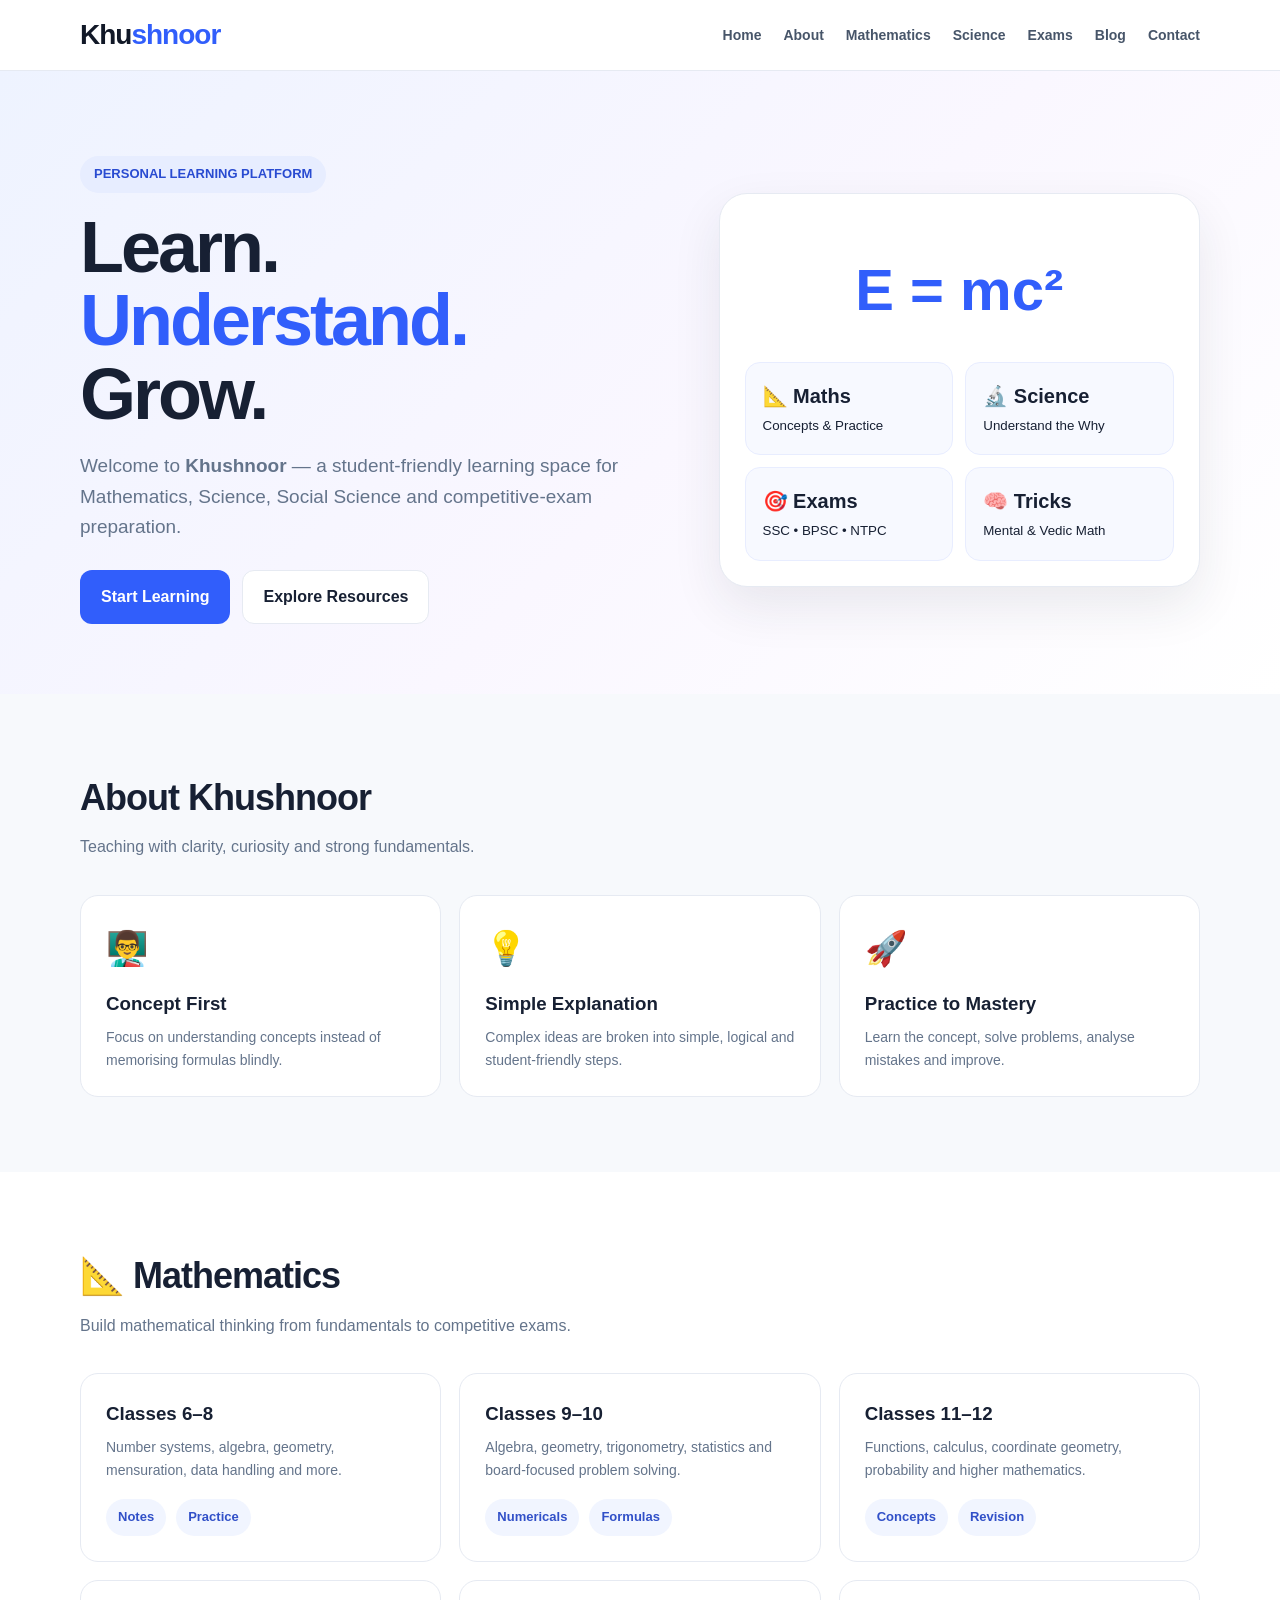
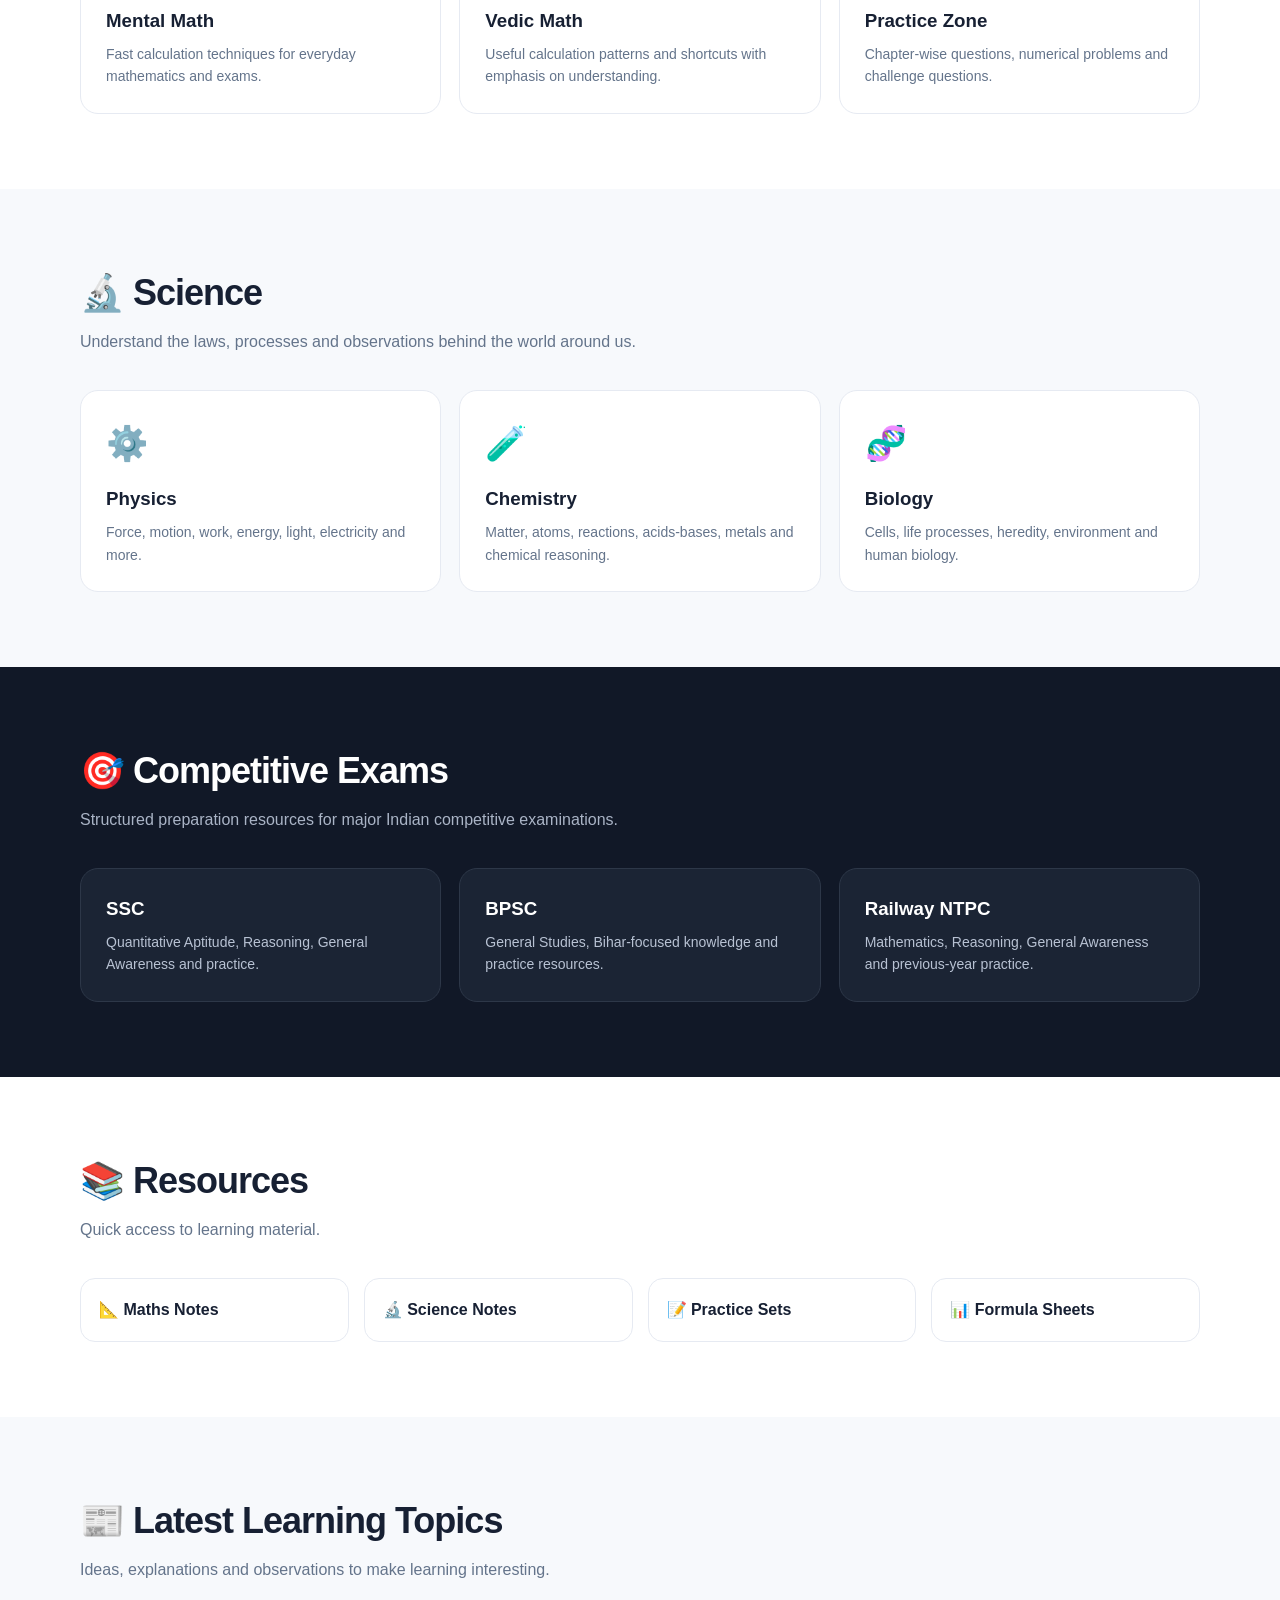
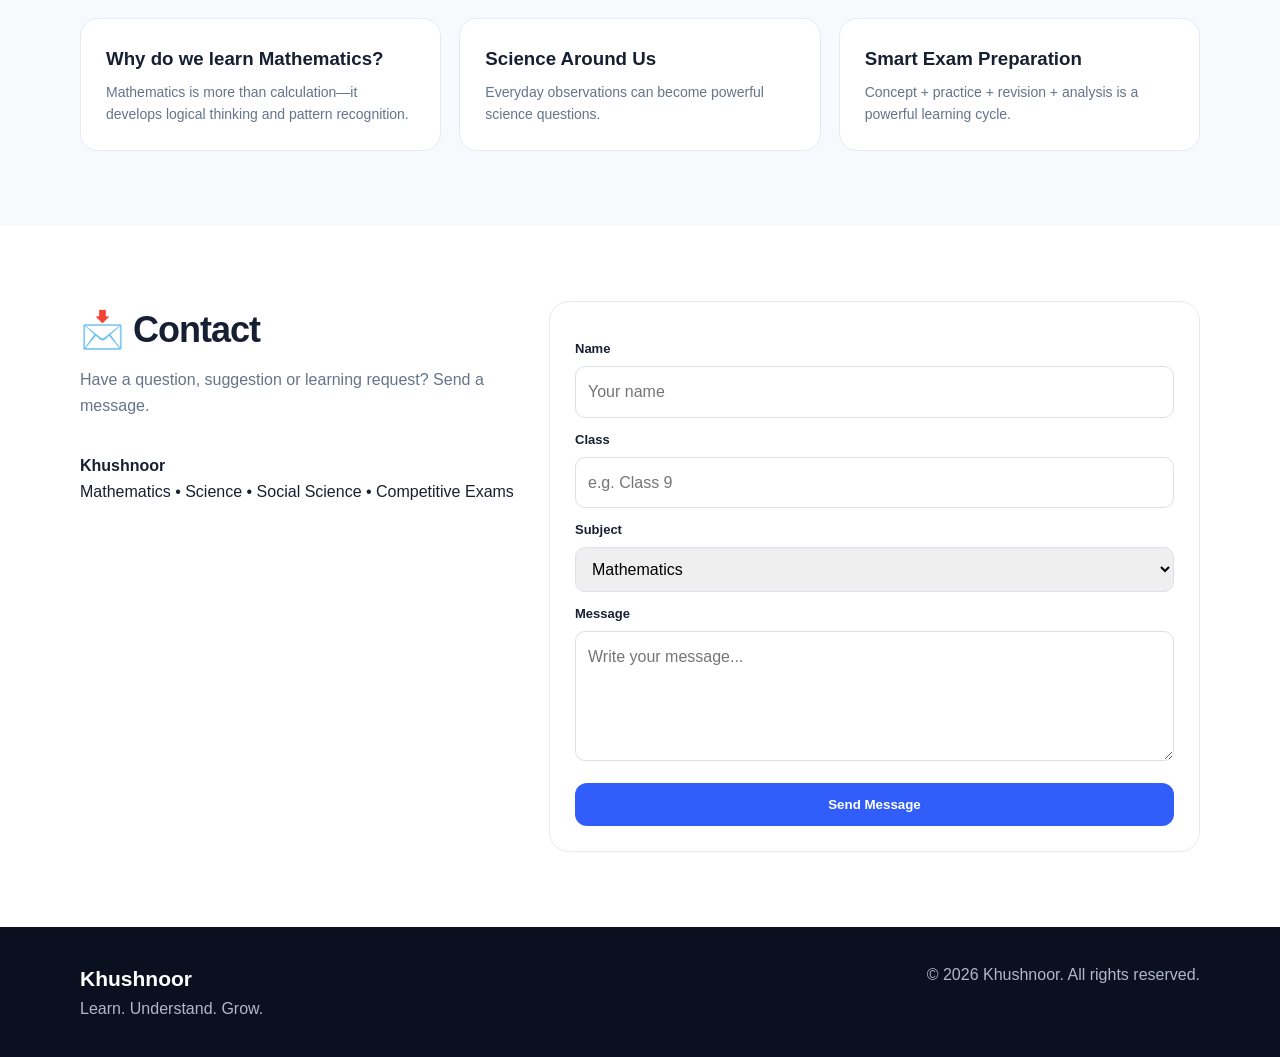
==== index.html @ d3afa0cb "Add files via upload" ====
<!DOCTYPE html>
<html lang="hi">
<head>
<meta charset="UTF-8">
<meta name="viewport" content="width=device-width, initial-scale=1.0">
<meta name="description" content="Khushnoor - Mathematics, Science, Social Science and competitive exam learning platform.">
<title>Khushnoor | Learn. Understand. Grow.</title>
<style>
:root{--bg:#f7f9fc;--card:#fff;--text:#172033;--muted:#64748b;--primary:#315efb;--secondary:#7c3aed;--line:#e6eaf2;--dark:#111827}
*{box-sizing:border-box;margin:0;padding:0}
html{scroll-behavior:smooth}
body{font-family:Arial,Helvetica,sans-serif;background:var(--bg);color:var(--text);line-height:1.6}
a{text-decoration:none;color:inherit}
.container{width:min(1120px,92%);margin:auto}
header{position:sticky;top:0;z-index:50;background:rgba(255,255,255,.94);backdrop-filter:blur(12px);border-bottom:1px solid var(--line)}
.nav{height:70px;display:flex;align-items:center;justify-content:space-between}
.logo{font-size:28px;font-weight:800;letter-spacing:-1px;color:var(--dark)}
.logo span{color:var(--primary)}
nav{display:flex;gap:22px;align-items:center}
nav a{font-weight:600;color:#475569;font-size:14px}
nav a:hover{color:var(--primary)}
.menu{display:none;border:0;background:none;font-size:27px}
.hero{padding:85px 0 70px;background:linear-gradient(135deg,#eef3ff 0%,#faf7ff 55%,#fff 100%)}
.hero-grid{display:grid;grid-template-columns:1.1fr .9fr;gap:50px;align-items:center}
.badge{display:inline-block;padding:8px 14px;border-radius:30px;background:#e7edff;color:#294bd1;font-weight:700;font-size:13px;margin-bottom:18px}
h1{font-size:clamp(42px,7vw,72px);line-height:1.02;letter-spacing:-3px;margin-bottom:20px}
.hero h1 span{color:var(--primary)}
.hero p{font-size:19px;color:var(--muted);max-width:650px}
.buttons{display:flex;gap:12px;flex-wrap:wrap;margin-top:28px}
.btn{padding:13px 20px;border-radius:12px;font-weight:700;border:1px solid transparent;display:inline-block}
.btn-primary{background:var(--primary);color:#fff}
.btn-secondary{background:#fff;border-color:var(--line)}
.visual{background:var(--card);border:1px solid var(--line);border-radius:28px;padding:25px;box-shadow:0 20px 50px rgba(30,41,59,.09)}
.formula{font-size:58px;font-weight:800;text-align:center;padding:25px 0;color:var(--primary)}
.mini-grid{display:grid;grid-template-columns:1fr 1fr;gap:12px}
.mini{padding:17px;border-radius:15px;background:#f7f9ff;border:1px solid #e8edff}
.mini b{display:block;font-size:20px}
section{padding:75px 0}
.section-head{margin-bottom:35px}
.section-head h2{font-size:36px;letter-spacing:-1px}
.section-head p{color:var(--muted);margin-top:8px}
.cards{display:grid;grid-template-columns:repeat(3,1fr);gap:18px}
.card{background:var(--card);border:1px solid var(--line);border-radius:18px;padding:25px;transition:.2s}
.card:hover{transform:translateY(-4px);box-shadow:0 12px 30px rgba(15,23,42,.08)}
.icon{font-size:34px;margin-bottom:14px}
.card h3{margin-bottom:7px}
.card p{color:var(--muted);font-size:14px}
.chips{display:flex;flex-wrap:wrap;gap:10px;margin-top:18px}
.chip{padding:8px 12px;background:#f1f5ff;border-radius:30px;color:#3150c8;font-size:13px;font-weight:700}
.alt{background:#fff}
.exam{background:var(--dark);color:#fff}
.exam .section-head p{color:#aab4c6}
.exam .card{background:#1b2434;border-color:#2d3748}
.exam .card p{color:#b8c2d3}
.resource{display:grid;grid-template-columns:repeat(4,1fr);gap:15px}
.resource a{background:#fff;border:1px solid var(--line);border-radius:15px;padding:18px;font-weight:700}
.resource a:hover{border-color:var(--primary);color:var(--primary)}
.contact{display:grid;grid-template-columns:.8fr 1.2fr;gap:35px}
form{background:#fff;border:1px solid var(--line);padding:25px;border-radius:20px}
label{font-size:13px;font-weight:700;display:block;margin:12px 0 6px}
input,textarea,select{width:100%;padding:12px;border:1px solid #dbe1ea;border-radius:10px;font:inherit}
textarea{min-height:130px;resize:vertical}
footer{background:#0b1020;color:#aeb8ca;padding:35px 0}
.footer-row{display:flex;justify-content:space-between;gap:20px;flex-wrap:wrap}
footer strong{color:#fff;font-size:21px}
@media(max-width:800px){
nav{display:none;position:absolute;top:70px;left:0;right:0;background:#fff;padding:18px;flex-direction:column;border-bottom:1px solid var(--line)}
nav.open{display:flex}
.menu{display:block}
.hero-grid,.contact{grid-template-columns:1fr}
.cards{grid-template-columns:1fr 1fr}
.resource{grid-template-columns:1fr 1fr}
.hero{padding-top:55px}
}
@media(max-width:520px){
.cards,.resource{grid-template-columns:1fr}
section{padding:55px 0}
h1{letter-spacing:-2px}
}
</style>
</head>
<body>
<header>
<div class="container nav">
<a class="logo" href="#home">Khu<span>shnoor</span></a>
<button class="menu" aria-label="Menu" onclick="toggleMenu()">☰</button>
<nav id="nav">
<a href="#home">Home</a><a href="#about">About</a><a href="#maths">Mathematics</a><a href="#science">Science</a><a href="#exams">Exams</a><a href="#blog">Blog</a><a href="#contact">Contact</a>
</nav>
</div>
</header>

<main>
<section class="hero" id="home">
<div class="container hero-grid">
<div>
<span class="badge">PERSONAL LEARNING PLATFORM</span>
<h1>Learn. <span>Understand.</span> Grow.</h1>
<p>Welcome to <b>Khushnoor</b> — a student-friendly learning space for Mathematics, Science, Social Science and competitive-exam preparation.</p>
<div class="buttons"><a class="btn btn-primary" href="#maths">Start Learning</a><a class="btn btn-secondary" href="#resources">Explore Resources</a></div>
</div>
<div class="visual">
<div class="formula">E = mc²</div>
<div class="mini-grid">
<div class="mini"><b>📐 Maths</b><small>Concepts & Practice</small></div>
<div class="mini"><b>🔬 Science</b><small>Understand the Why</small></div>
<div class="mini"><b>🎯 Exams</b><small>SSC • BPSC • NTPC</small></div>
<div class="mini"><b>🧠 Tricks</b><small>Mental & Vedic Math</small></div>
</div>
</div>
</div>
</section>

<section id="about">
<div class="container">
<div class="section-head"><h2>About Khushnoor</h2><p>Teaching with clarity, curiosity and strong fundamentals.</p></div>
<div class="cards">
<div class="card"><div class="icon">👨‍🏫</div><h3>Concept First</h3><p>Focus on understanding concepts instead of memorising formulas blindly.</p></div>
<div class="card"><div class="icon">💡</div><h3>Simple Explanation</h3><p>Complex ideas are broken into simple, logical and student-friendly steps.</p></div>
<div class="card"><div class="icon">🚀</div><h3>Practice to Mastery</h3><p>Learn the concept, solve problems, analyse mistakes and improve.</p></div>
</div>
</div>
</section>

<section class="alt" id="maths">
<div class="container">
<div class="section-head"><h2>📐 Mathematics</h2><p>Build mathematical thinking from fundamentals to competitive exams.</p></div>
<div class="cards">
<div class="card"><h3>Classes 6–8</h3><p>Number systems, algebra, geometry, mensuration, data handling and more.</p><div class="chips"><span class="chip">Notes</span><span class="chip">Practice</span></div></div>
<div class="card"><h3>Classes 9–10</h3><p>Algebra, geometry, trigonometry, statistics and board-focused problem solving.</p><div class="chips"><span class="chip">Numericals</span><span class="chip">Formulas</span></div></div>
<div class="card"><h3>Classes 11–12</h3><p>Functions, calculus, coordinate geometry, probability and higher mathematics.</p><div class="chips"><span class="chip">Concepts</span><span class="chip">Revision</span></div></div>
<div class="card"><h3>Mental Math</h3><p>Fast calculation techniques for everyday mathematics and exams.</p></div>
<div class="card"><h3>Vedic Math</h3><p>Useful calculation patterns and shortcuts with emphasis on understanding.</p></div>
<div class="card"><h3>Practice Zone</h3><p>Chapter-wise questions, numerical problems and challenge questions.</p></div>
</div>
</div>
</section>

<section id="science">
<div class="container">
<div class="section-head"><h2>🔬 Science</h2><p>Understand the laws, processes and observations behind the world around us.</p></div>
<div class="cards">
<div class="card"><div class="icon">⚙️</div><h3>Physics</h3><p>Force, motion, work, energy, light, electricity and more.</p></div>
<div class="card"><div class="icon">🧪</div><h3>Chemistry</h3><p>Matter, atoms, reactions, acids-bases, metals and chemical reasoning.</p></div>
<div class="card"><div class="icon">🧬</div><h3>Biology</h3><p>Cells, life processes, heredity, environment and human biology.</p></div>
</div>
</div>
</section>

<section class="exam" id="exams">
<div class="container">
<div class="section-head"><h2>🎯 Competitive Exams</h2><p>Structured preparation resources for major Indian competitive examinations.</p></div>
<div class="cards">
<div class="card"><h3>SSC</h3><p>Quantitative Aptitude, Reasoning, General Awareness and practice.</p></div>
<div class="card"><h3>BPSC</h3><p>General Studies, Bihar-focused knowledge and practice resources.</p></div>
<div class="card"><h3>Railway NTPC</h3><p>Mathematics, Reasoning, General Awareness and previous-year practice.</p></div>
</div>
</div>
</section>

<section class="alt" id="resources">
<div class="container">
<div class="section-head"><h2>📚 Resources</h2><p>Quick access to learning material.</p></div>
<div class="resource">
<a href="#maths">📐 Maths Notes</a><a href="#science">🔬 Science Notes</a><a href="#maths">📝 Practice Sets</a><a href="#maths">📊 Formula Sheets</a>
</div>
</div>
</section>

<section id="blog">
<div class="container">
<div class="section-head"><h2>📰 Latest Learning Topics</h2><p>Ideas, explanations and observations to make learning interesting.</p></div>
<div class="cards">
<div class="card"><h3>Why do we learn Mathematics?</h3><p>Mathematics is more than calculation—it develops logical thinking and pattern recognition.</p></div>
<div class="card"><h3>Science Around Us</h3><p>Everyday observations can become powerful science questions.</p></div>
<div class="card"><h3>Smart Exam Preparation</h3><p>Concept + practice + revision + analysis is a powerful learning cycle.</p></div>
</div>
</div>
</section>

<section class="alt" id="contact">
<div class="container contact">
<div>
<div class="section-head"><h2>📩 Contact</h2><p>Have a question, suggestion or learning request? Send a message.</p></div>
<p><b>Khushnoor</b><br>Mathematics • Science • Social Science • Competitive Exams</p>
</div>
<form onsubmit="sendMessage(event)">
<label>Name</label><input required placeholder="Your name">
<label>Class</label><input placeholder="e.g. Class 9">
<label>Subject</label><select><option>Mathematics</option><option>Science</option><option>Social Science</option><option>Competitive Exams</option></select>
<label>Message</label><textarea required placeholder="Write your message..."></textarea>
<button class="btn btn-primary" style="margin-top:15px;width:100%">Send Message</button>
</form>
</div>
</section>
</main>

<footer>
<div class="container footer-row"><div><strong>Khushnoor</strong><br>Learn. Understand. Grow.</div><div>© <span id="year"></span> Khushnoor. All rights reserved.</div></div>
</footer>

<script>
function toggleMenu(){document.getElementById('nav').classList.toggle('open')}
document.querySelectorAll('nav a').forEach(a=>a.addEventListener('click',()=>document.getElementById('nav').classList.remove('open')));
function sendMessage(e){e.preventDefault();alert('Thank you! Your message form is ready. To receive messages, connect this form to a form service or backend.');}
document.getElementById('year').textContent=new Date().getFullYear();
</script>
</body>
</html>
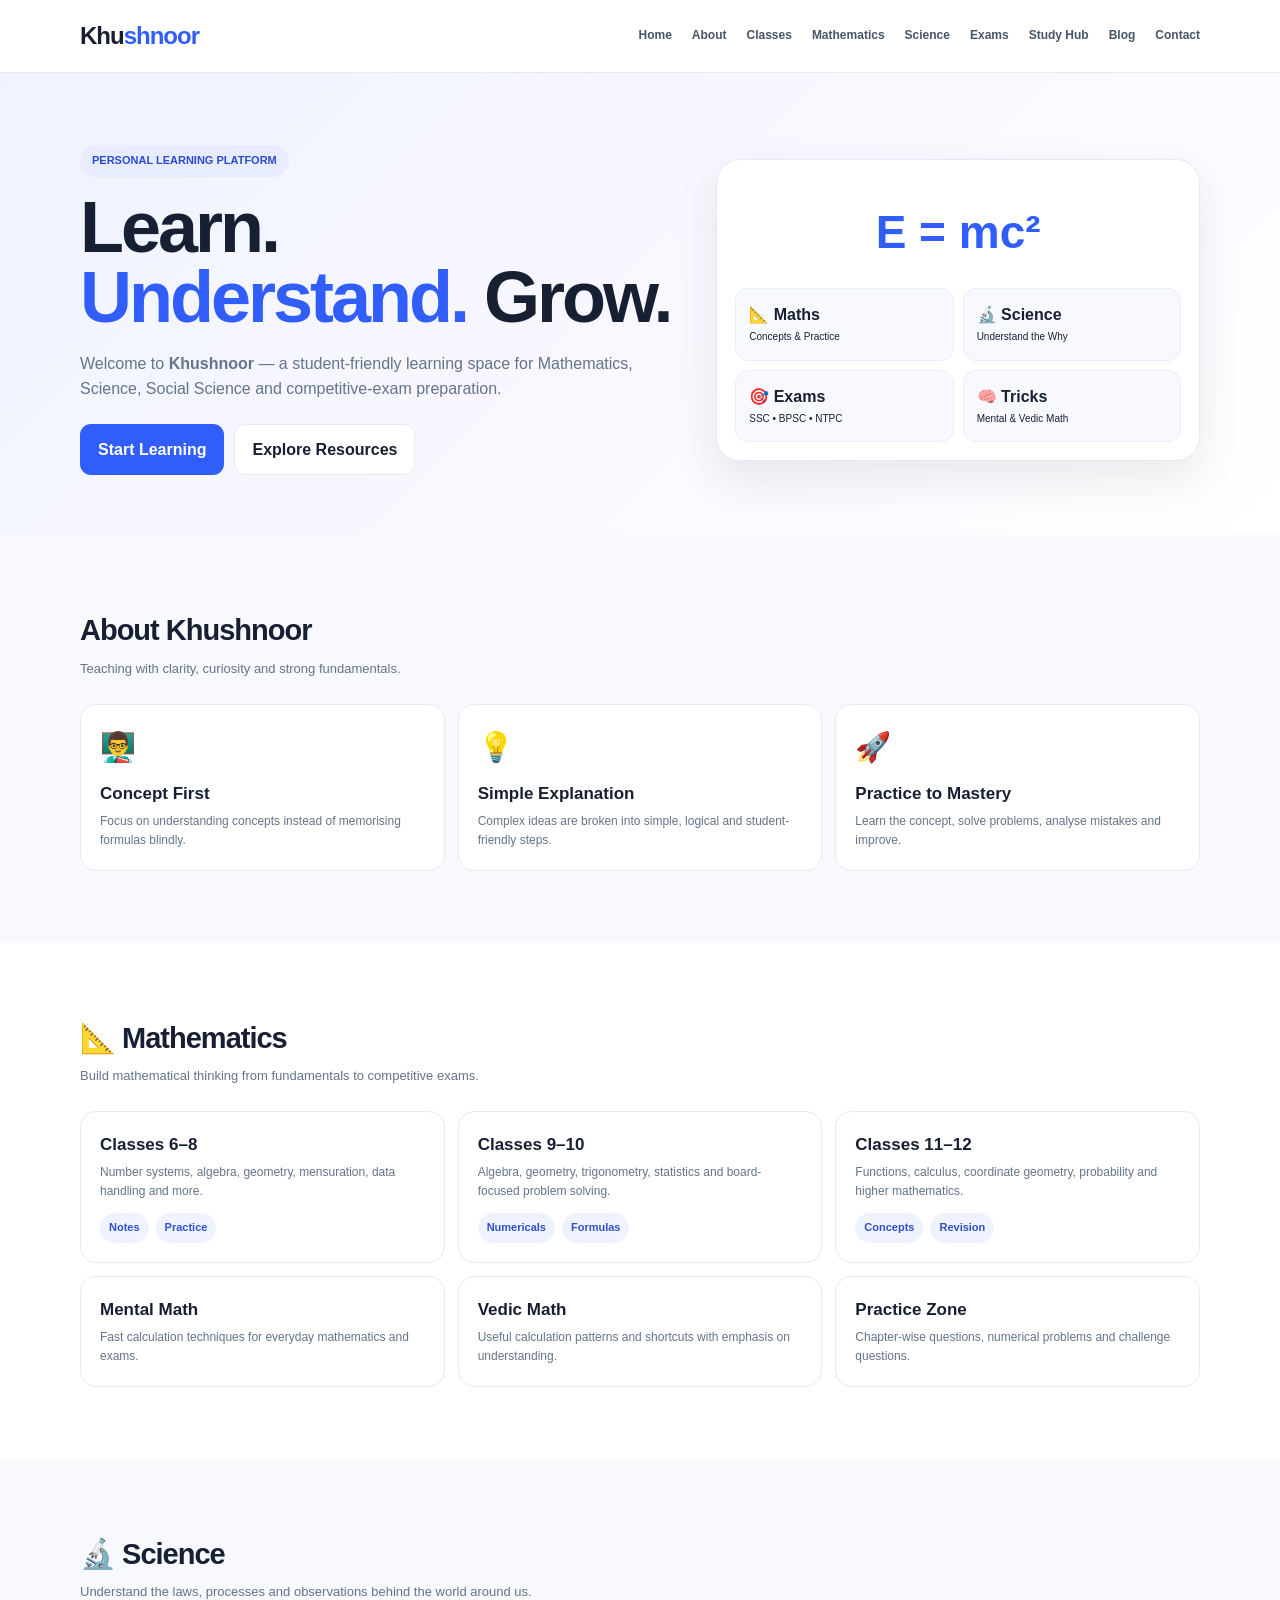
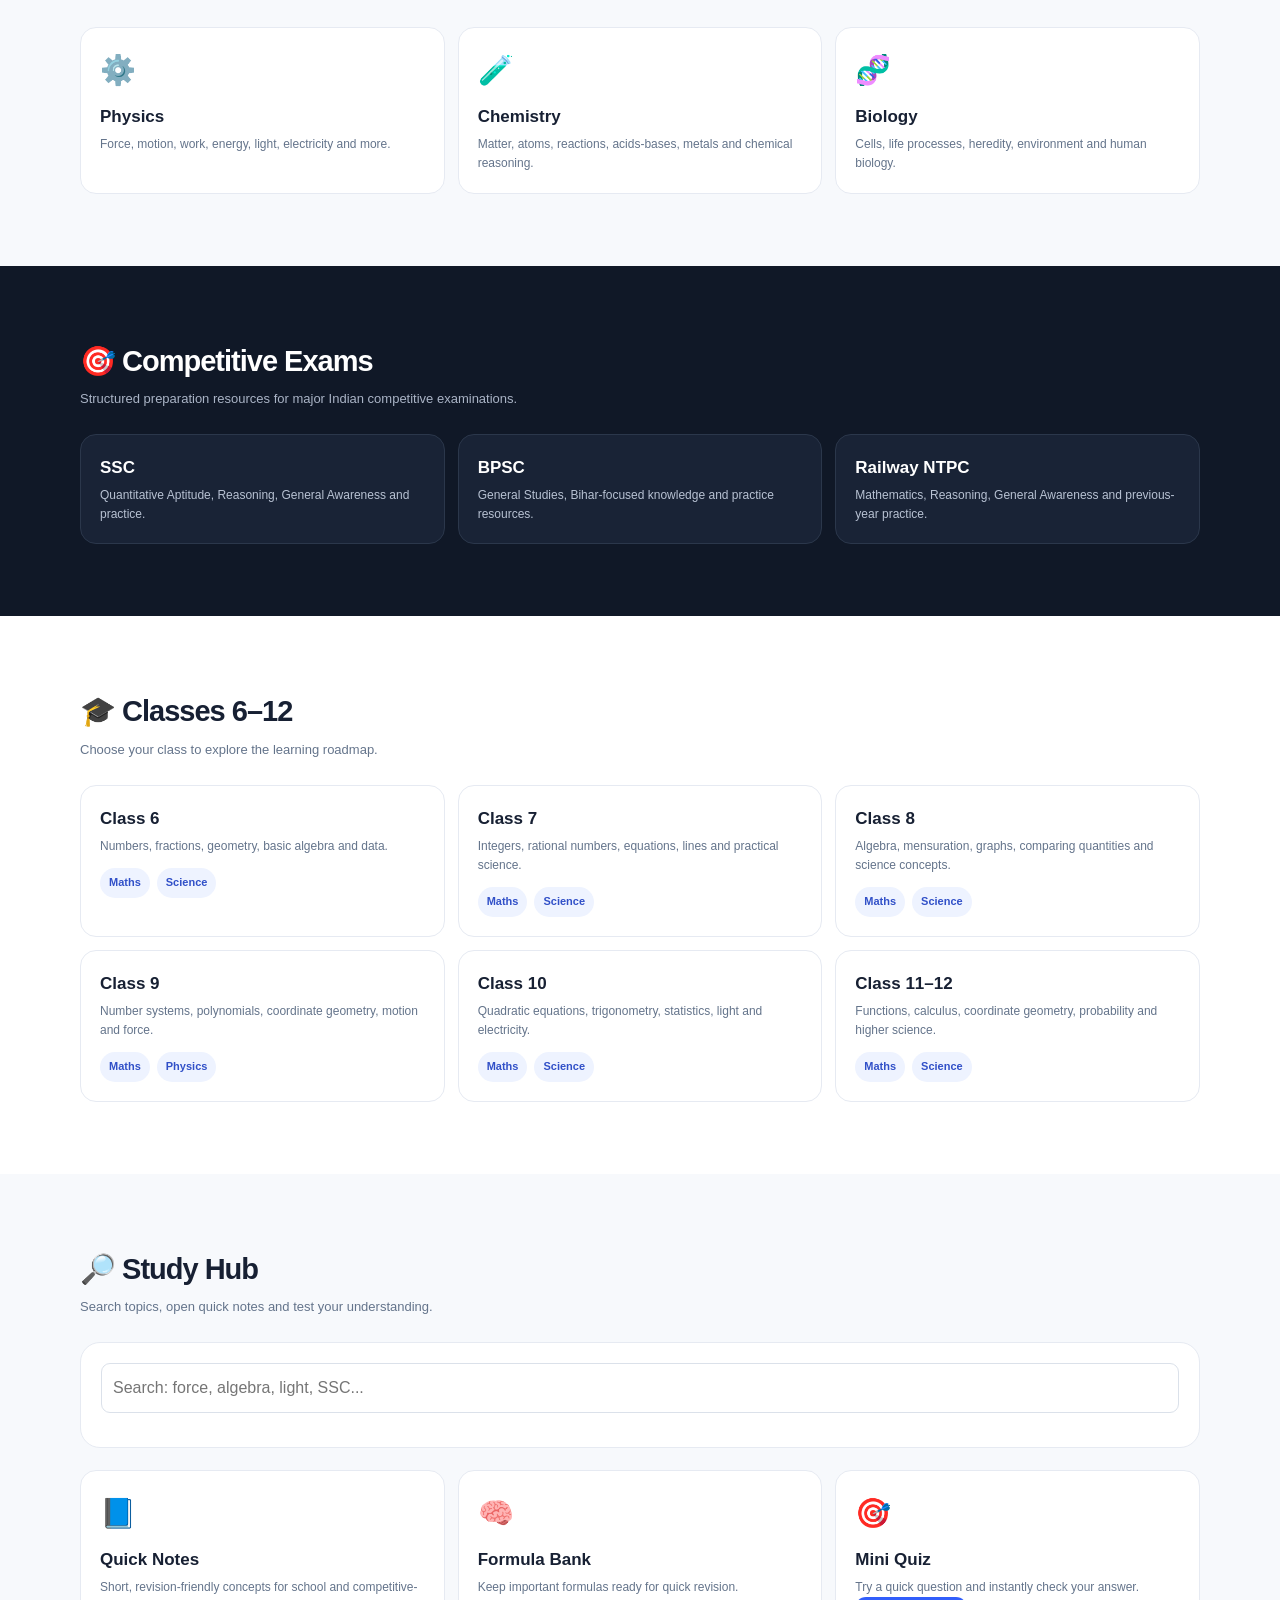
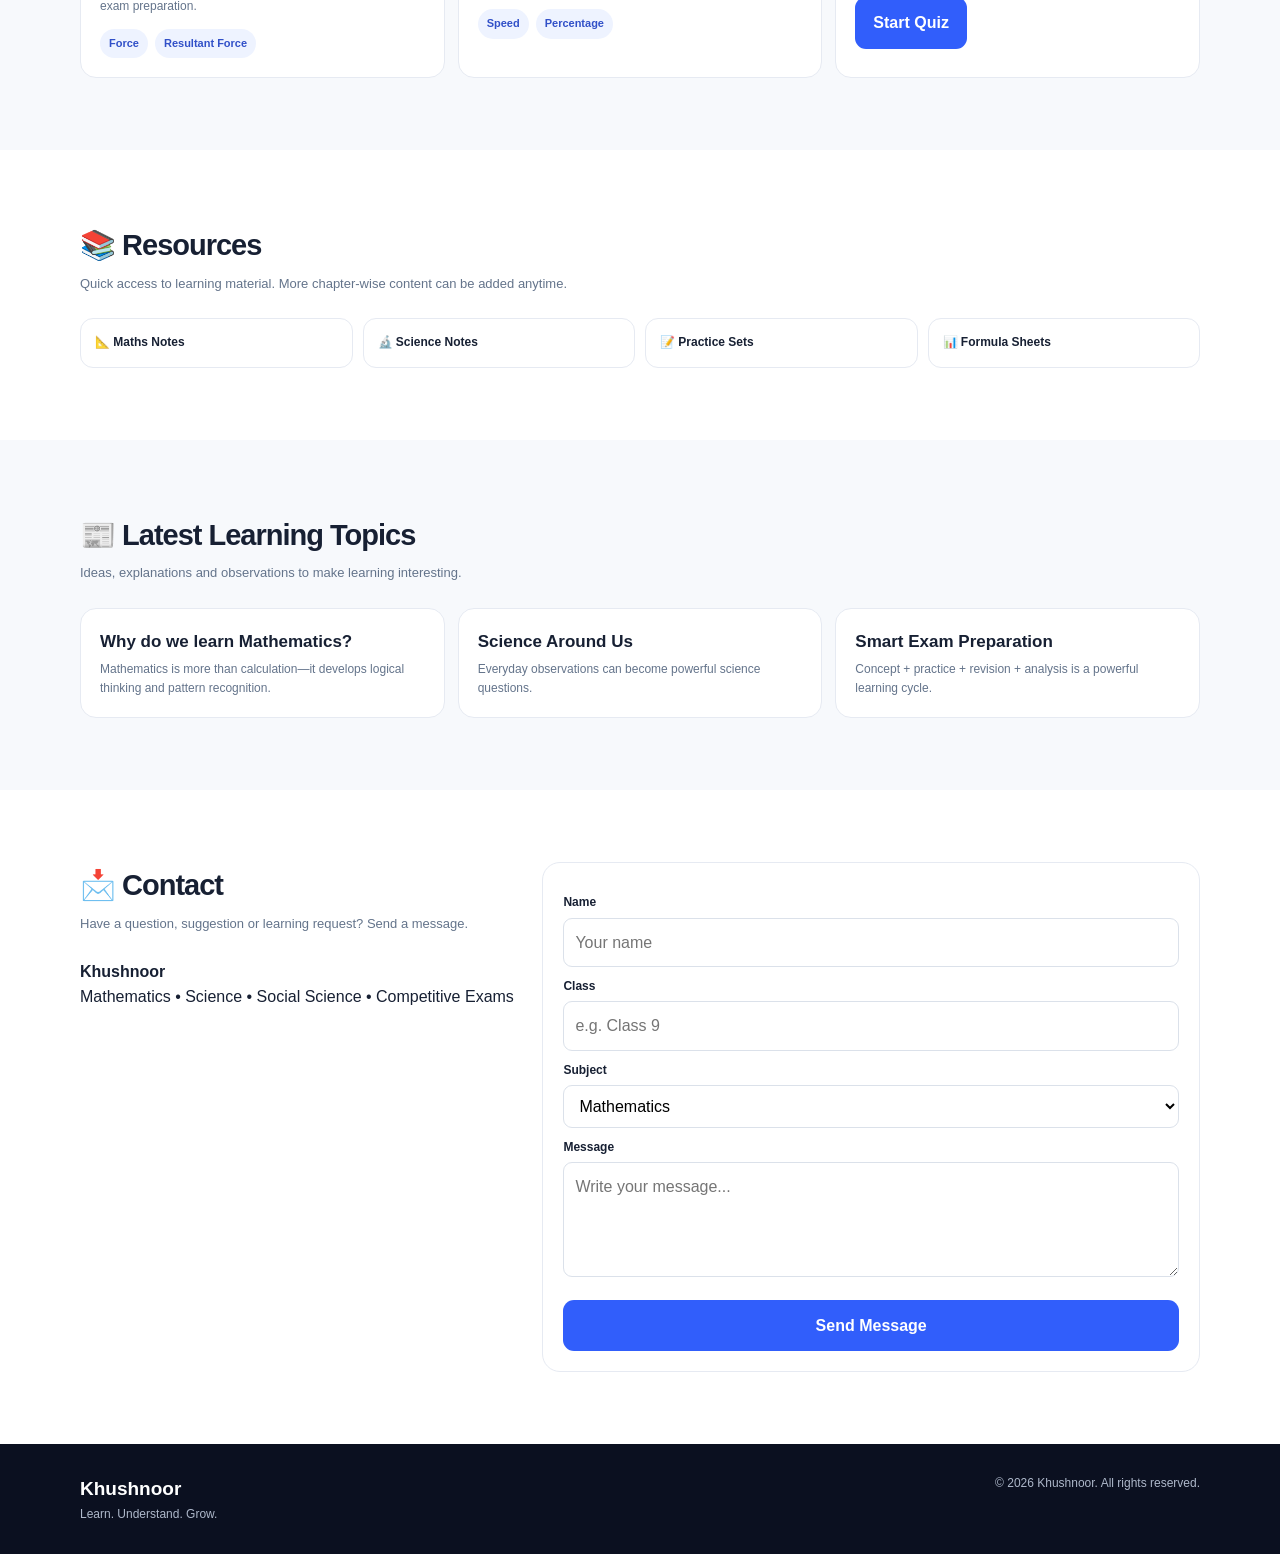
==== commit 6202a1e1: "Add files via upload" ====
--- a/index.html
+++ b/index.html
@@ -6,76 +6,82 @@
 <meta name="description" content="Khushnoor - Mathematics, Science, Social Science and competitive exam learning platform.">
 <title>Khushnoor | Learn. Understand. Grow.</title>
 <style>
-:root{--bg:#f7f9fc;--card:#fff;--text:#172033;--muted:#64748b;--primary:#315efb;--secondary:#7c3aed;--line:#e6eaf2;--dark:#111827}
+:root{--bg:#f7f9fc;--card:#fff;--text:#172033;--muted:#64748b;--primary:#315efb;--primary2:#6d4aff;--line:#e6eaf2;--dark:#101827;--success:#16a34a}
 *{box-sizing:border-box;margin:0;padding:0}
 html{scroll-behavior:smooth}
-body{font-family:Arial,Helvetica,sans-serif;background:var(--bg);color:var(--text);line-height:1.6}
+body{font-family:Inter,Arial,Helvetica,sans-serif;background:var(--bg);color:var(--text);line-height:1.6}
 a{text-decoration:none;color:inherit}
+button,input,textarea,select{font:inherit}
 .container{width:min(1120px,92%);margin:auto}
-header{position:sticky;top:0;z-index:50;background:rgba(255,255,255,.94);backdrop-filter:blur(12px);border-bottom:1px solid var(--line)}
-.nav{height:70px;display:flex;align-items:center;justify-content:space-between}
-.logo{font-size:28px;font-weight:800;letter-spacing:-1px;color:var(--dark)}
+header{position:sticky;top:0;z-index:100;background:rgba(255,255,255,.96);backdrop-filter:blur(14px);border-bottom:1px solid var(--line)}
+.nav{min-height:64px;display:flex;align-items:center;justify-content:space-between}
+.logo{font-size:24px;font-weight:900;letter-spacing:-1px}
 .logo span{color:var(--primary)}
-nav{display:flex;gap:22px;align-items:center}
-nav a{font-weight:600;color:#475569;font-size:14px}
-nav a:hover{color:var(--primary)}
-.menu{display:none;border:0;background:none;font-size:27px}
-.hero{padding:85px 0 70px;background:linear-gradient(135deg,#eef3ff 0%,#faf7ff 55%,#fff 100%)}
-.hero-grid{display:grid;grid-template-columns:1.1fr .9fr;gap:50px;align-items:center}
-.badge{display:inline-block;padding:8px 14px;border-radius:30px;background:#e7edff;color:#294bd1;font-weight:700;font-size:13px;margin-bottom:18px}
-h1{font-size:clamp(42px,7vw,72px);line-height:1.02;letter-spacing:-3px;margin-bottom:20px}
+nav{display:none;position:absolute;top:64px;left:0;right:0;background:#fff;border-bottom:1px solid var(--line);padding:12px 4%;flex-direction:column}
+nav.open{display:flex}
+nav a{padding:10px 0;font-weight:700;font-size:14px;color:#475569}
+.menu{display:block;border:0;background:none;font-size:28px;padding:5px}
+.hero{padding:58px 0 48px;background:linear-gradient(135deg,#eef3ff,#fbf8ff 60%,#fff)}
+.hero-grid{display:grid;grid-template-columns:1fr;gap:32px;align-items:center}
+.badge{display:inline-block;padding:7px 12px;border-radius:30px;background:#e7edff;color:#294bd1;font-weight:800;font-size:11px;margin-bottom:15px}
+h1{font-size:clamp(42px,12vw,72px);line-height:.98;letter-spacing:-3px;margin-bottom:18px}
 .hero h1 span{color:var(--primary)}
-.hero p{font-size:19px;color:var(--muted);max-width:650px}
-.buttons{display:flex;gap:12px;flex-wrap:wrap;margin-top:28px}
-.btn{padding:13px 20px;border-radius:12px;font-weight:700;border:1px solid transparent;display:inline-block}
+.hero p{font-size:16px;color:var(--muted);max-width:650px}
+.buttons{display:flex;gap:10px;flex-wrap:wrap;margin-top:22px}
+.btn{padding:12px 17px;border-radius:11px;font-weight:800;border:1px solid transparent;display:inline-block;cursor:pointer}
 .btn-primary{background:var(--primary);color:#fff}
 .btn-secondary{background:#fff;border-color:var(--line)}
-.visual{background:var(--card);border:1px solid var(--line);border-radius:28px;padding:25px;box-shadow:0 20px 50px rgba(30,41,59,.09)}
-.formula{font-size:58px;font-weight:800;text-align:center;padding:25px 0;color:var(--primary)}
-.mini-grid{display:grid;grid-template-columns:1fr 1fr;gap:12px}
-.mini{padding:17px;border-radius:15px;background:#f7f9ff;border:1px solid #e8edff}
-.mini b{display:block;font-size:20px}
-section{padding:75px 0}
-.section-head{margin-bottom:35px}
-.section-head h2{font-size:36px;letter-spacing:-1px}
-.section-head p{color:var(--muted);margin-top:8px}
-.cards{display:grid;grid-template-columns:repeat(3,1fr);gap:18px}
-.card{background:var(--card);border:1px solid var(--line);border-radius:18px;padding:25px;transition:.2s}
-.card:hover{transform:translateY(-4px);box-shadow:0 12px 30px rgba(15,23,42,.08)}
-.icon{font-size:34px;margin-bottom:14px}
-.card h3{margin-bottom:7px}
-.card p{color:var(--muted);font-size:14px}
-.chips{display:flex;flex-wrap:wrap;gap:10px;margin-top:18px}
-.chip{padding:8px 12px;background:#f1f5ff;border-radius:30px;color:#3150c8;font-size:13px;font-weight:700}
+.visual{background:#fff;border:1px solid var(--line);border-radius:24px;padding:18px;box-shadow:0 18px 45px rgba(30,41,59,.09)}
+.formula{font-size:46px;font-weight:900;text-align:center;padding:18px 0;color:var(--primary)}
+.mini-grid{display:grid;grid-template-columns:1fr 1fr;gap:9px}
+.mini{padding:13px;border-radius:13px;background:#f7f9ff;border:1px solid #e8edff;font-size:12px}
+.mini b{display:block;font-size:16px}
+section{padding:58px 0}
 .alt{background:#fff}
 .exam{background:var(--dark);color:#fff}
+.section-head{margin-bottom:24px}
+.section-head h2{font-size:29px;letter-spacing:-1px}
+.section-head p{color:var(--muted);font-size:13px;margin-top:5px}
 .exam .section-head p{color:#aab4c6}
-.exam .card{background:#1b2434;border-color:#2d3748}
+.cards{display:grid;grid-template-columns:1fr;gap:13px}
+.card{background:var(--card);border:1px solid var(--line);border-radius:16px;padding:19px;transition:.2s}
+.card:hover{transform:translateY(-2px);box-shadow:0 10px 25px rgba(15,23,42,.07)}
+.icon{font-size:29px;margin-bottom:10px}
+.card h3{font-size:17px;margin-bottom:5px}
+.card p{color:var(--muted);font-size:12px}
+.exam .card{background:#192336;border-color:#2b374b}
 .exam .card p{color:#b8c2d3}
-.resource{display:grid;grid-template-columns:repeat(4,1fr);gap:15px}
-.resource a{background:#fff;border:1px solid var(--line);border-radius:15px;padding:18px;font-weight:700}
+.chips{display:flex;flex-wrap:wrap;gap:7px;margin-top:12px}
+.chip{padding:6px 9px;background:#eef3ff;border-radius:30px;color:#3150c8;font-size:11px;font-weight:800;cursor:pointer}
+.resource{display:grid;grid-template-columns:1fr 1fr;gap:10px}
+.resource a{background:#fff;border:1px solid var(--line);border-radius:13px;padding:14px;font-weight:800;font-size:12px}
 .resource a:hover{border-color:var(--primary);color:var(--primary)}
-.contact{display:grid;grid-template-columns:.8fr 1.2fr;gap:35px}
-form{background:#fff;border:1px solid var(--line);padding:25px;border-radius:20px}
-label{font-size:13px;font-weight:700;display:block;margin:12px 0 6px}
-input,textarea,select{width:100%;padding:12px;border:1px solid #dbe1ea;border-radius:10px;font:inherit}
-textarea{min-height:130px;resize:vertical}
-footer{background:#0b1020;color:#aeb8ca;padding:35px 0}
-.footer-row{display:flex;justify-content:space-between;gap:20px;flex-wrap:wrap}
-footer strong{color:#fff;font-size:21px}
-@media(max-width:800px){
-nav{display:none;position:absolute;top:70px;left:0;right:0;background:#fff;padding:18px;flex-direction:column;border-bottom:1px solid var(--line)}
-nav.open{display:flex}
-.menu{display:block}
-.hero-grid,.contact{grid-template-columns:1fr}
+.contact{display:grid;grid-template-columns:1fr;gap:24px}
+form{background:#fff;border:1px solid var(--line);padding:20px;border-radius:18px}
+label{font-size:12px;font-weight:800;display:block;margin:10px 0 5px}
+input,textarea,select{width:100%;padding:11px;border:1px solid #dbe1ea;border-radius:9px;background:#fff}
+textarea{min-height:115px;resize:vertical}
+footer{background:#0b1020;color:#aeb8ca;padding:30px 0}
+.footer-row{display:flex;justify-content:space-between;gap:15px;flex-wrap:wrap;font-size:12px}
+footer strong{color:#fff;font-size:19px}
+.study-search{background:#fff;border:1px solid var(--line);border-radius:18px;padding:16px;margin-bottom:18px}
+.study-search input{font-size:14px}
+#searchResults{font-size:13px}
+#noteBox,#quizBox{font-size:14px}
+@media(min-width:600px){
 .cards{grid-template-columns:1fr 1fr}
-.resource{grid-template-columns:1fr 1fr}
-.hero{padding-top:55px}
-}
-@media(max-width:520px){
-.cards,.resource{grid-template-columns:1fr}
-section{padding:55px 0}
-h1{letter-spacing:-2px}
+.resource{grid-template-columns:repeat(4,1fr)}
+.hero{padding:72px 0 60px}
+}
+@media(min-width:850px){
+.nav{min-height:72px}
+.menu{display:none}
+nav{display:flex;position:static;background:none;border:0;padding:0;flex-direction:row;gap:20px}
+nav a{padding:0;font-size:12px}
+.hero-grid{grid-template-columns:1.1fr .9fr;gap:45px}
+.cards{grid-template-columns:repeat(3,1fr)}
+.contact{grid-template-columns:.8fr 1.2fr}
+section{padding:72px 0}
 }
 </style>
 </head>
@@ -85,7 +91,7 @@
 <a class="logo" href="#home">Khu<span>shnoor</span></a>
 <button class="menu" aria-label="Menu" onclick="toggleMenu()">☰</button>
 <nav id="nav">
-<a href="#home">Home</a><a href="#about">About</a><a href="#maths">Mathematics</a><a href="#science">Science</a><a href="#exams">Exams</a><a href="#blog">Blog</a><a href="#contact">Contact</a>
+<a href="#home">Home</a><a href="#about">About</a><a href="#classes">Classes</a><a href="#maths">Mathematics</a><a href="#science">Science</a><a href="#exams">Exams</a><a href="#study">Study Hub</a><a href="#blog">Blog</a><a href="#contact">Contact</a>
 </nav>
 </div>
 </header>
@@ -158,9 +164,66 @@
 </div>
 </section>
 
+
+
+<section class="alt" id="classes">
+<div class="container">
+<div class="section-head">
+<h2>🎓 Classes 6–12</h2>
+<p>Choose your class to explore the learning roadmap.</p>
+</div>
+<div class="cards">
+<div class="card"><h3>Class 6</h3><p>Numbers, fractions, geometry, basic algebra and data.</p><div class="chips"><span class="chip" onclick="showNote('Class 6 Maths','Start with number systems, factors, multiples, fractions and basic geometry.')">Maths</span><span class="chip">Science</span></div></div>
+<div class="card"><h3>Class 7</h3><p>Integers, rational numbers, equations, lines and practical science.</p><div class="chips"><span class="chip" onclick="showNote('Class 7 Maths','Focus on integers, fractions, simple equations, ratio and geometry.')">Maths</span><span class="chip">Science</span></div></div>
+<div class="card"><h3>Class 8</h3><p>Algebra, mensuration, graphs, comparing quantities and science concepts.</p><div class="chips"><span class="chip" onclick="showNote('Class 8 Maths','Revise linear equations, algebraic expressions, mensuration and graphs.')">Maths</span><span class="chip">Science</span></div></div>
+<div class="card"><h3>Class 9</h3><p>Number systems, polynomials, coordinate geometry, motion and force.</p><div class="chips"><span class="chip" onclick="showNote('Class 9 Maths','Important areas: number systems, polynomials, coordinate geometry, lines and triangles.')">Maths</span><span class="chip">Physics</span></div></div>
+<div class="card"><h3>Class 10</h3><p>Quadratic equations, trigonometry, statistics, light and electricity.</p><div class="chips"><span class="chip" onclick="showNote('Class 10 Maths','Revise real numbers, polynomials, pair of linear equations, trigonometry and statistics.')">Maths</span><span class="chip">Science</span></div></div>
+<div class="card"><h3>Class 11–12</h3><p>Functions, calculus, coordinate geometry, probability and higher science.</p><div class="chips"><span class="chip" onclick="showNote('Class 11–12 Maths','Build strong foundations in functions, limits, derivatives, integrals, vectors and probability.')">Maths</span><span class="chip">Science</span></div></div>
+</div>
+</div>
+</section>
+
+<section id="study">
+<div class="container">
+<div class="section-head">
+<h2>🔎 Study Hub</h2>
+<p>Search topics, open quick notes and test your understanding.</p>
+</div>
+
+<div style="background:#fff;border:1px solid var(--line);border-radius:20px;padding:20px;margin-bottom:22px">
+<input id="siteSearch" oninput="searchStudy()" placeholder="Search: force, algebra, light, SSC..." aria-label="Search study topics">
+<div id="searchResults" style="margin-top:14px;color:var(--muted)"></div>
+</div>
+
+<div class="cards">
+<div class="card">
+<div class="icon">📘</div>
+<h3>Quick Notes</h3>
+<p>Short, revision-friendly concepts for school and competitive-exam preparation.</p>
+<div class="chips"><span class="chip" onclick="showNote('बल (Force)','Force is a push or pull that can change the state of motion or shape of an object.')">Force</span><span class="chip" onclick="showNote('परिणामी बल','When several forces act together, their vector sum is called the resultant force.')">Resultant Force</span></div>
+</div>
+<div class="card">
+<div class="icon">🧠</div>
+<h3>Formula Bank</h3>
+<p>Keep important formulas ready for quick revision.</p>
+<div class="chips"><span class="chip" onclick="showNote('Speed','Speed = Distance ÷ Time')">Speed</span><span class="chip" onclick="showNote('Percentage','Percentage = (Part ÷ Whole) × 100')">Percentage</span></div>
+</div>
+<div class="card">
+<div class="icon">🎯</div>
+<h3>Mini Quiz</h3>
+<p>Try a quick question and instantly check your answer.</p>
+<button class="btn btn-primary" onclick="startQuiz()">Start Quiz</button>
+</div>
+</div>
+
+<div id="noteBox" style="display:none;margin-top:20px;background:#eef3ff;border:1px solid #dce5ff;border-radius:18px;padding:22px"></div>
+<div id="quizBox" style="display:none;margin-top:20px;background:#fff;border:1px solid var(--line);border-radius:18px;padding:22px"></div>
+</div>
+</section>
+
 <section class="alt" id="resources">
 <div class="container">
-<div class="section-head"><h2>📚 Resources</h2><p>Quick access to learning material.</p></div>
+<div class="section-head"><h2>📚 Resources</h2><p>Quick access to learning material. More chapter-wise content can be added anytime.</p></div>
 <div class="resource">
 <a href="#maths">📐 Maths Notes</a><a href="#science">🔬 Science Notes</a><a href="#maths">📝 Practice Sets</a><a href="#maths">📊 Formula Sheets</a>
 </div>
@@ -202,6 +265,62 @@
 <script>
 function toggleMenu(){document.getElementById('nav').classList.toggle('open')}
 document.querySelectorAll('nav a').forEach(a=>a.addEventListener('click',()=>document.getElementById('nav').classList.remove('open')));
+
+const topics=[
+ {t:'Force',k:'force बल physics',d:'Force is a push or pull that can change motion or shape.'},
+ {t:'Resultant Force',k:'resultant force parinami bal physics',d:'The resultant force is the vector sum of all forces acting on an object.'},
+ {t:'Speed',k:'speed gati physics',d:'Speed = Distance ÷ Time.'},
+ {t:'Percentage',k:'percentage maths',d:'Percentage = (Part ÷ Whole) × 100.'},
+ {t:'Algebra',k:'algebra maths class 9',d:'Algebra uses symbols and variables to represent numbers and relationships.'},
+ {t:'Light',k:'light optics science',d:'Light is electromagnetic radiation visible to the human eye.'},
+ {t:'SSC',k:'ssc competitive exam',d:'Use the exam section for quantitative aptitude, reasoning and general awareness practice.'},
+ {t:'BPSC',k:'bpsc competitive exam',d:'Use structured revision and Bihar-focused general studies practice.'}
+];
+
+function searchStudy(){
+ const q=document.getElementById('siteSearch').value.toLowerCase().trim();
+ const box=document.getElementById('searchResults');
+ if(!q){box.innerHTML='Try searching a topic such as <b>force</b>, <b>algebra</b>, <b>light</b> or <b>SSC</b>.';return;}
+ const found=topics.filter(x=>(x.t+' '+x.k+' '+x.d).toLowerCase().includes(q));
+ box.innerHTML=found.length?found.map(x=>`<div style="padding:10px 0;border-bottom:1px solid var(--line)"><b>${x.t}</b><br><span>${x.d}</span></div>`).join(''):'No topic found. Try another keyword.';
+}
+
+function showNote(title,text){
+ const box=document.getElementById('noteBox');
+ box.style.display='block';
+ box.innerHTML=`<h3>📘 ${title}</h3><p style="margin-top:8px">${text}</p>`;
+ box.scrollIntoView({behavior:'smooth',block:'center'});
+}
+
+const quiz=[
+ {q:'बल की SI इकाई क्या है?',a:['जूल','न्यूटन','वाट','पास्कल'],c:1},
+ {q:'Speed का सूत्र क्या है?',a:['Time ÷ Distance','Distance × Time','Distance ÷ Time','Distance + Time'],c:2},
+ {q:'25% of 200 कितना है?',a:['25','40','50','75'],c:2}
+];
+let qi=0;
+function startQuiz(){
+ qi=0; renderQuiz();
+ document.getElementById('quizBox').scrollIntoView({behavior:'smooth',block:'center'});
+}
+function renderQuiz(){
+ const box=document.getElementById('quizBox'); box.style.display='block';
+ const x=quiz[qi];
+ box.innerHTML=`<h3>🧠 Question ${qi+1}/${quiz.length}</h3><p style="font-size:18px;font-weight:700;margin:10px 0">${x.q}</p>`+
+ x.a.map((o,i)=>`<button class="btn btn-secondary" style="display:block;width:100%;text-align:left;margin:8px 0" onclick="answerQuiz(${i})">${String.fromCharCode(65+i)}. ${o}</button>`).join('');
+}
+function answerQuiz(i){
+ const x=quiz[qi],box=document.getElementById('quizBox');
+ if(i===x.c){
+   box.innerHTML=`<h3>✅ Correct!</h3><p>बहुत बढ़िया।</p><button class="btn btn-primary" onclick="nextQuiz()">Next</button>`;
+ }else{
+   box.innerHTML=`<h3>❌ Not quite</h3><p>सही उत्तर: <b>${x.a[x.c]}</b></p><button class="btn btn-primary" onclick="nextQuiz()">Next</button>`;
+ }
+}
+function nextQuiz(){
+ qi++;
+ if(qi<quiz.length) renderQuiz();
+ else document.getElementById('quizBox').innerHTML='<h3>🎉 Quiz Complete!</h3><p>अब फिर से practice करके अपना score improve करो.</p><button class="btn btn-primary" onclick="startQuiz()">Try Again</button>';
+}
 function sendMessage(e){e.preventDefault();alert('Thank you! Your message form is ready. To receive messages, connect this form to a form service or backend.');}
 document.getElementById('year').textContent=new Date().getFullYear();
 </script>
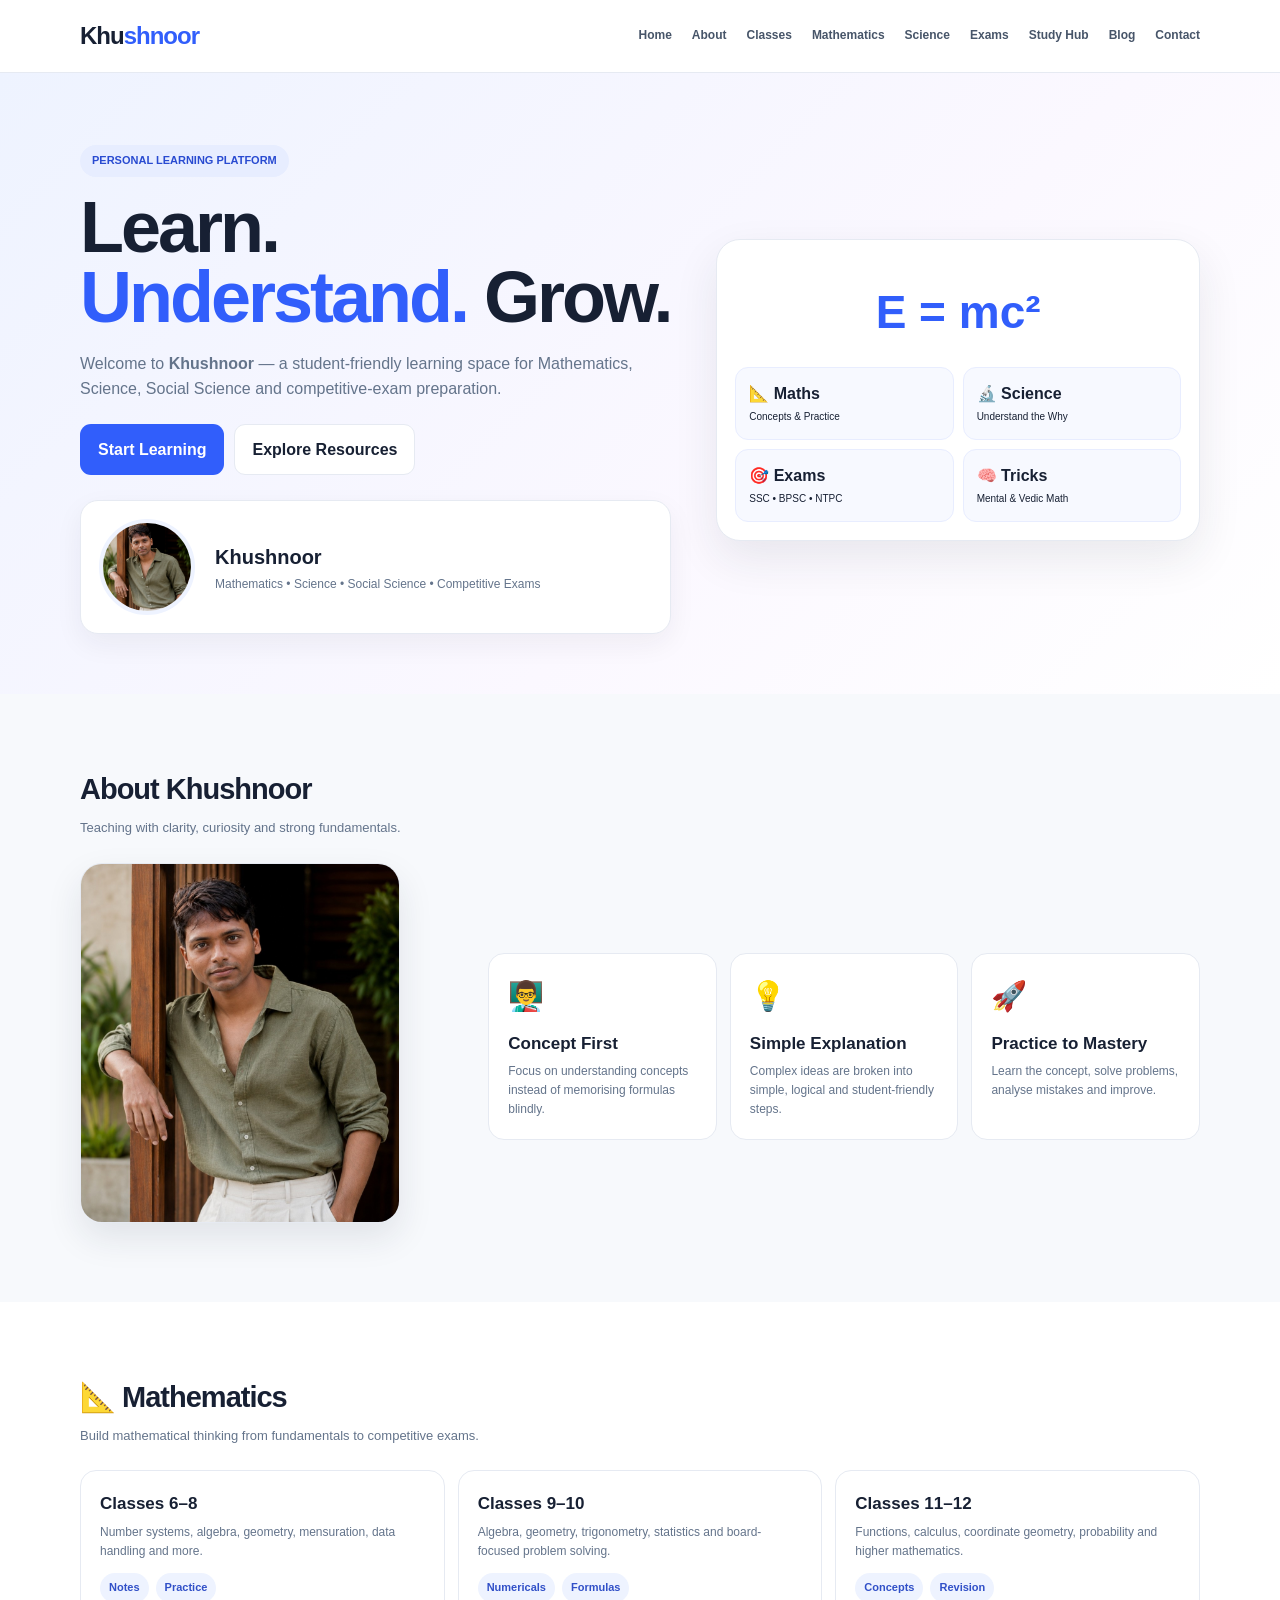
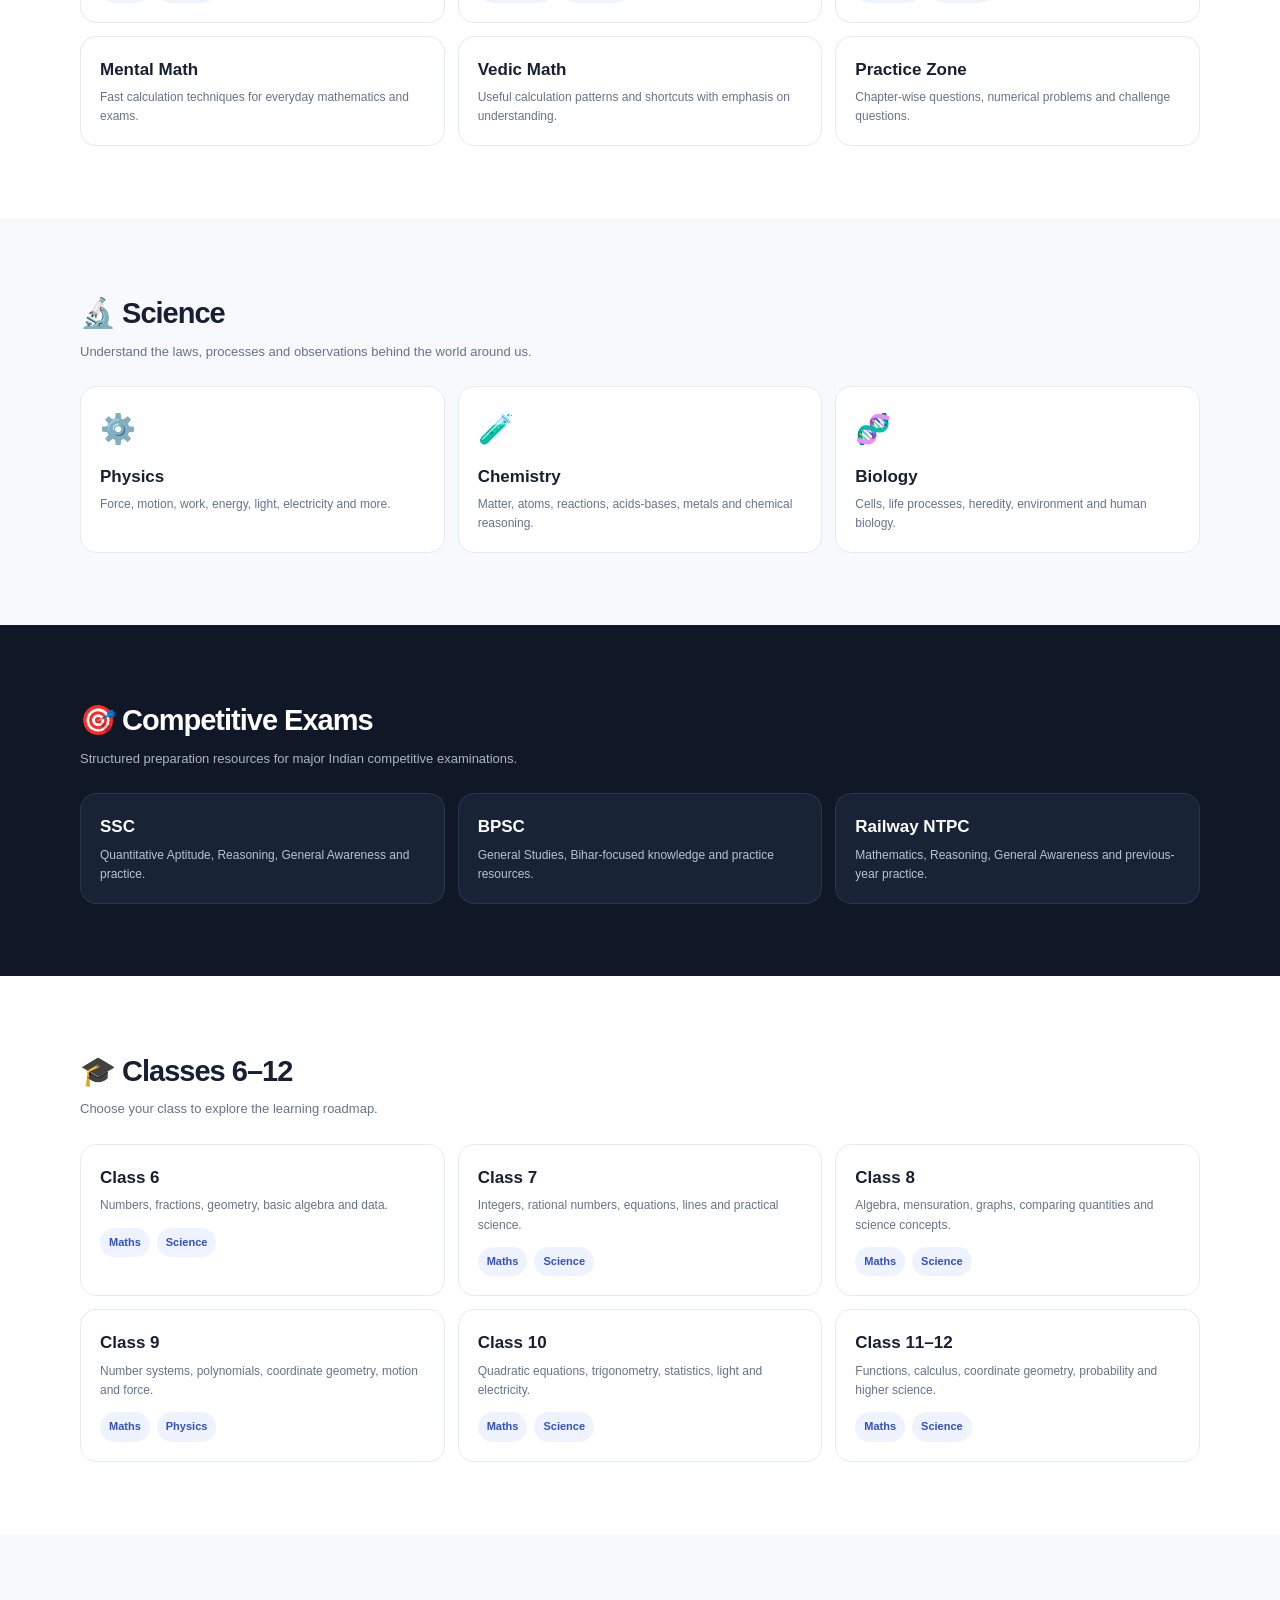
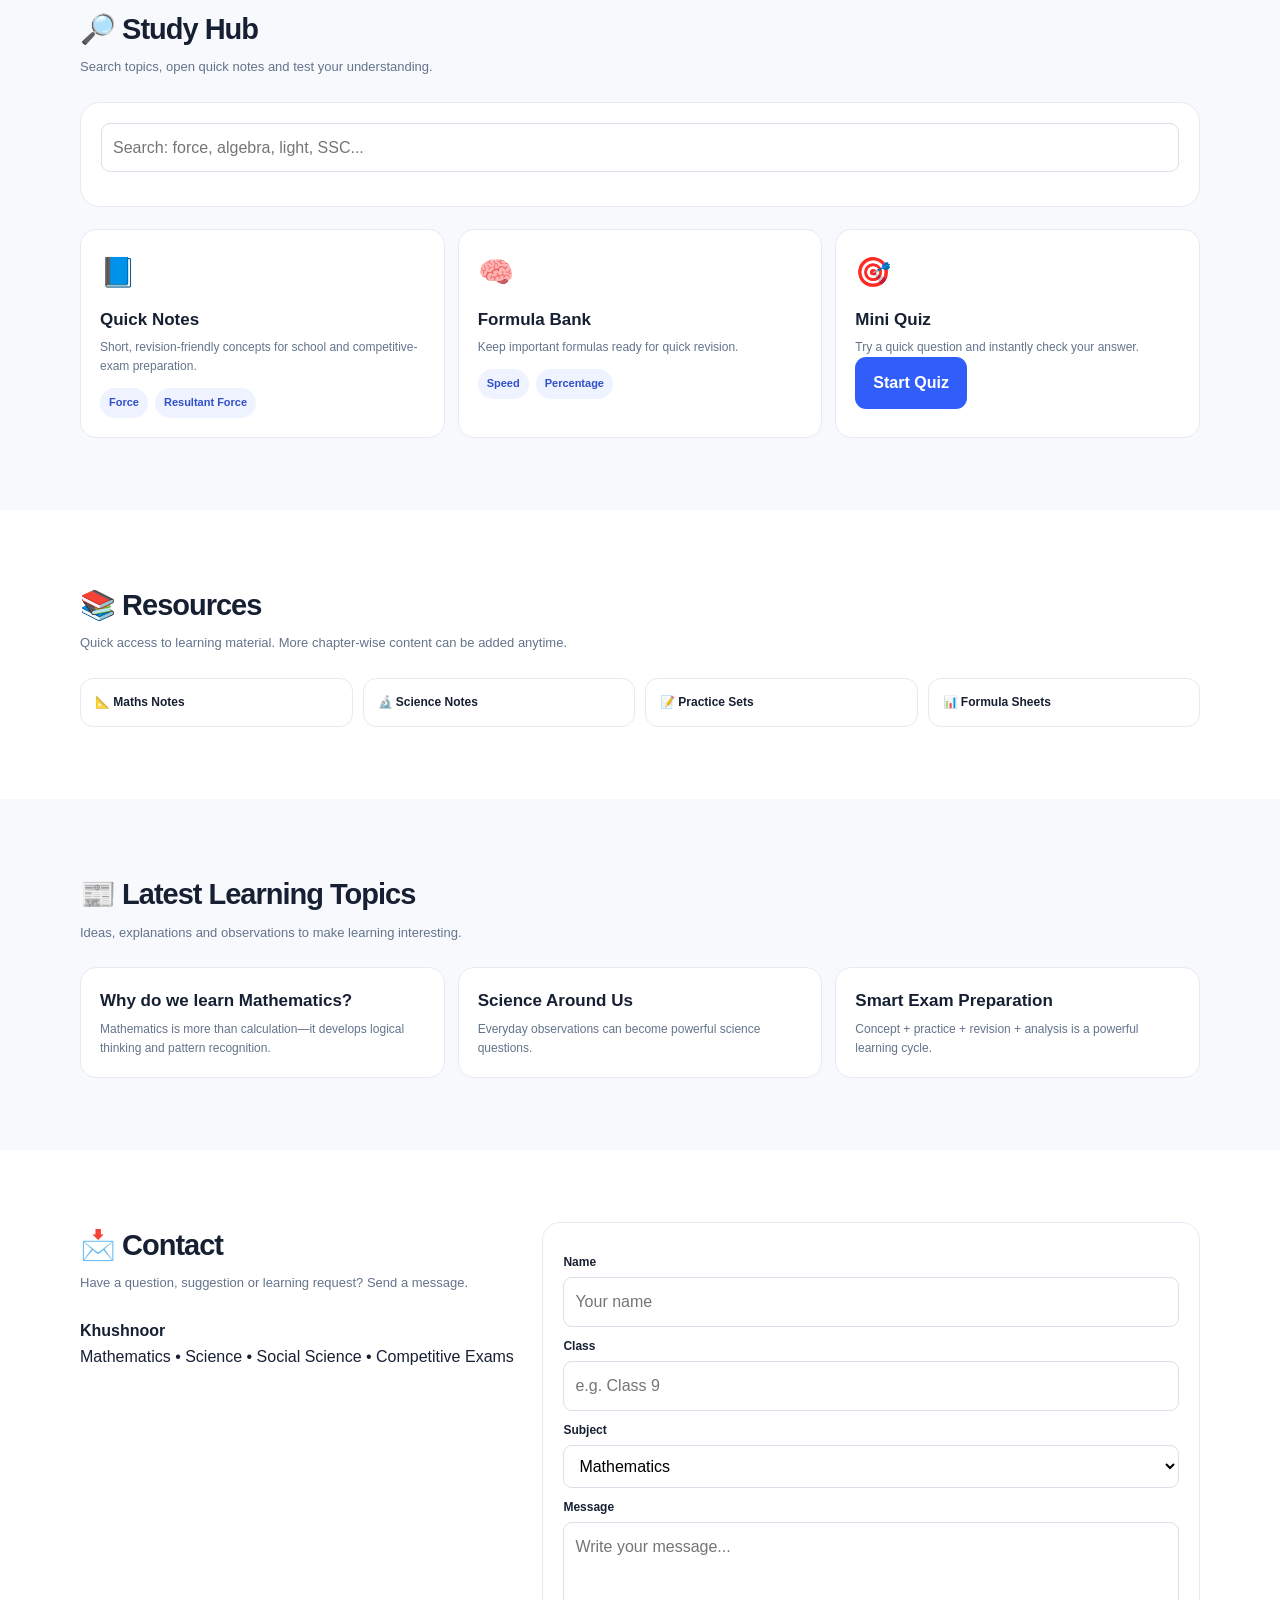
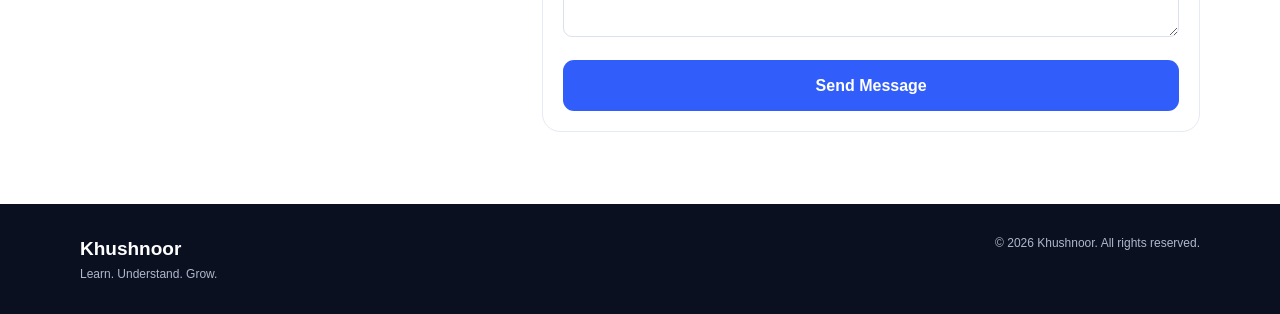
==== commit e42e2c3d: "Add files via upload" ====
--- a/index.html
+++ b/index.html
@@ -68,6 +68,15 @@
 .study-search input{font-size:14px}
 #searchResults{font-size:13px}
 #noteBox,#quizBox{font-size:14px}
+
+.profile-card{display:flex;align-items:center;gap:20px;margin-top:25px;padding:18px;background:#fff;border:1px solid var(--line);border-radius:18px;box-shadow:0 10px 28px rgba(30,41,59,.06)}
+.profile-photo{width:96px;height:96px;border-radius:50%;object-fit:cover;object-position:center 28%;border:4px solid #eef3ff}
+.profile-info h3{font-size:20px;margin-bottom:2px}
+.profile-info p{font-size:12px;color:var(--muted)}
+.about-photo{width:100%;max-width:320px;height:360px;object-fit:cover;object-position:center 28%;border-radius:22px;border:1px solid var(--line);box-shadow:0 15px 35px rgba(30,41,59,.10)}
+.about-grid{display:grid;grid-template-columns:1fr;gap:25px;align-items:center}
+@media(min-width:850px){.about-grid{grid-template-columns:.7fr 1.3fr}}
+
 @media(min-width:600px){
 .cards{grid-template-columns:1fr 1fr}
 .resource{grid-template-columns:repeat(4,1fr)}
@@ -104,6 +113,10 @@
 <h1>Learn. <span>Understand.</span> Grow.</h1>
 <p>Welcome to <b>Khushnoor</b> — a student-friendly learning space for Mathematics, Science, Social Science and competitive-exam preparation.</p>
 <div class="buttons"><a class="btn btn-primary" href="#maths">Start Learning</a><a class="btn btn-secondary" href="#resources">Explore Resources</a></div>
+<div class="profile-card">
+<img class="profile-photo" src="khushnoor.jpg" alt="Khushnoor">
+<div class="profile-info"><h3>Khushnoor</h3><p>Mathematics • Science • Social Science • Competitive Exams</p></div>
+</div>
 </div>
 <div class="visual">
 <div class="formula">E = mc²</div>
@@ -120,10 +133,13 @@
 <section id="about">
 <div class="container">
 <div class="section-head"><h2>About Khushnoor</h2><p>Teaching with clarity, curiosity and strong fundamentals.</p></div>
+<div class="about-grid">
+<div><img class="about-photo" src="khushnoor.jpg" alt="Khushnoor - Teacher"></div>
 <div class="cards">
 <div class="card"><div class="icon">👨‍🏫</div><h3>Concept First</h3><p>Focus on understanding concepts instead of memorising formulas blindly.</p></div>
 <div class="card"><div class="icon">💡</div><h3>Simple Explanation</h3><p>Complex ideas are broken into simple, logical and student-friendly steps.</p></div>
 <div class="card"><div class="icon">🚀</div><h3>Practice to Mastery</h3><p>Learn the concept, solve problems, analyse mistakes and improve.</p></div>
+</div>
 </div>
 </div>
 </section>
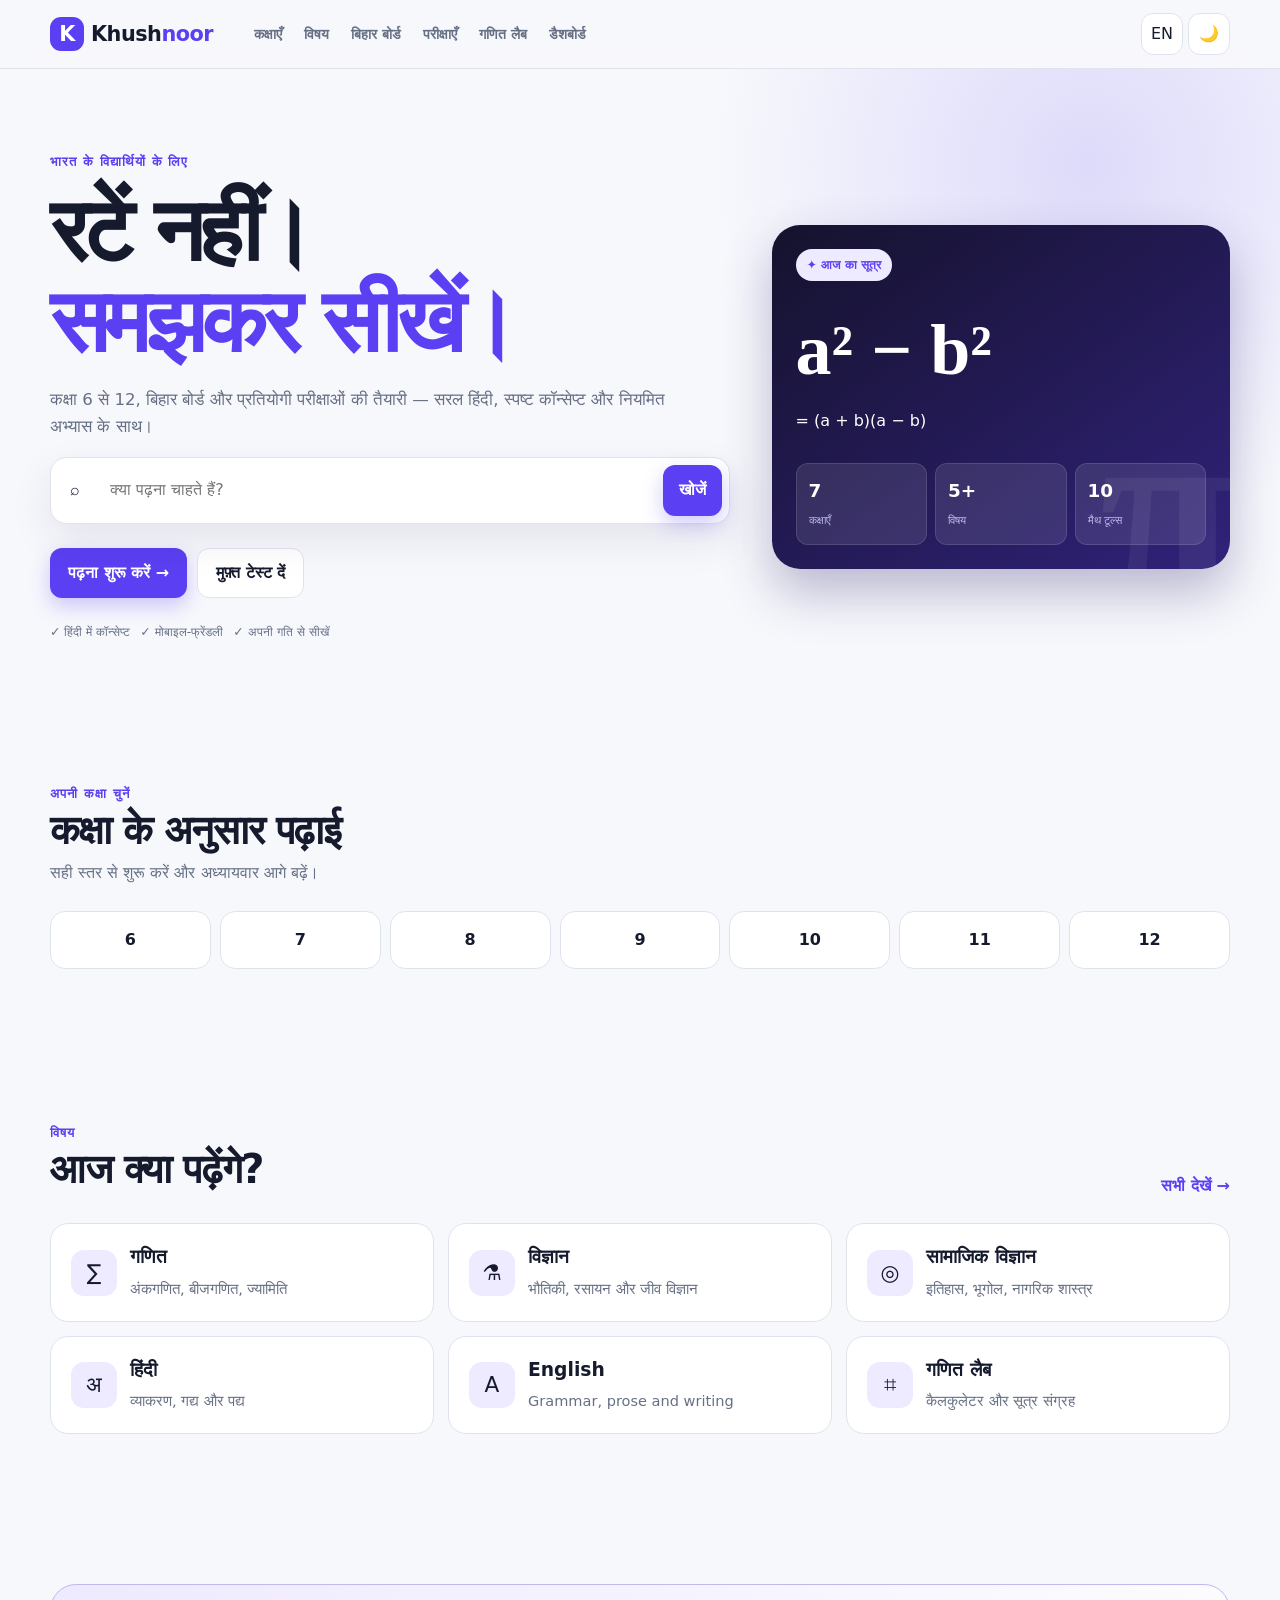
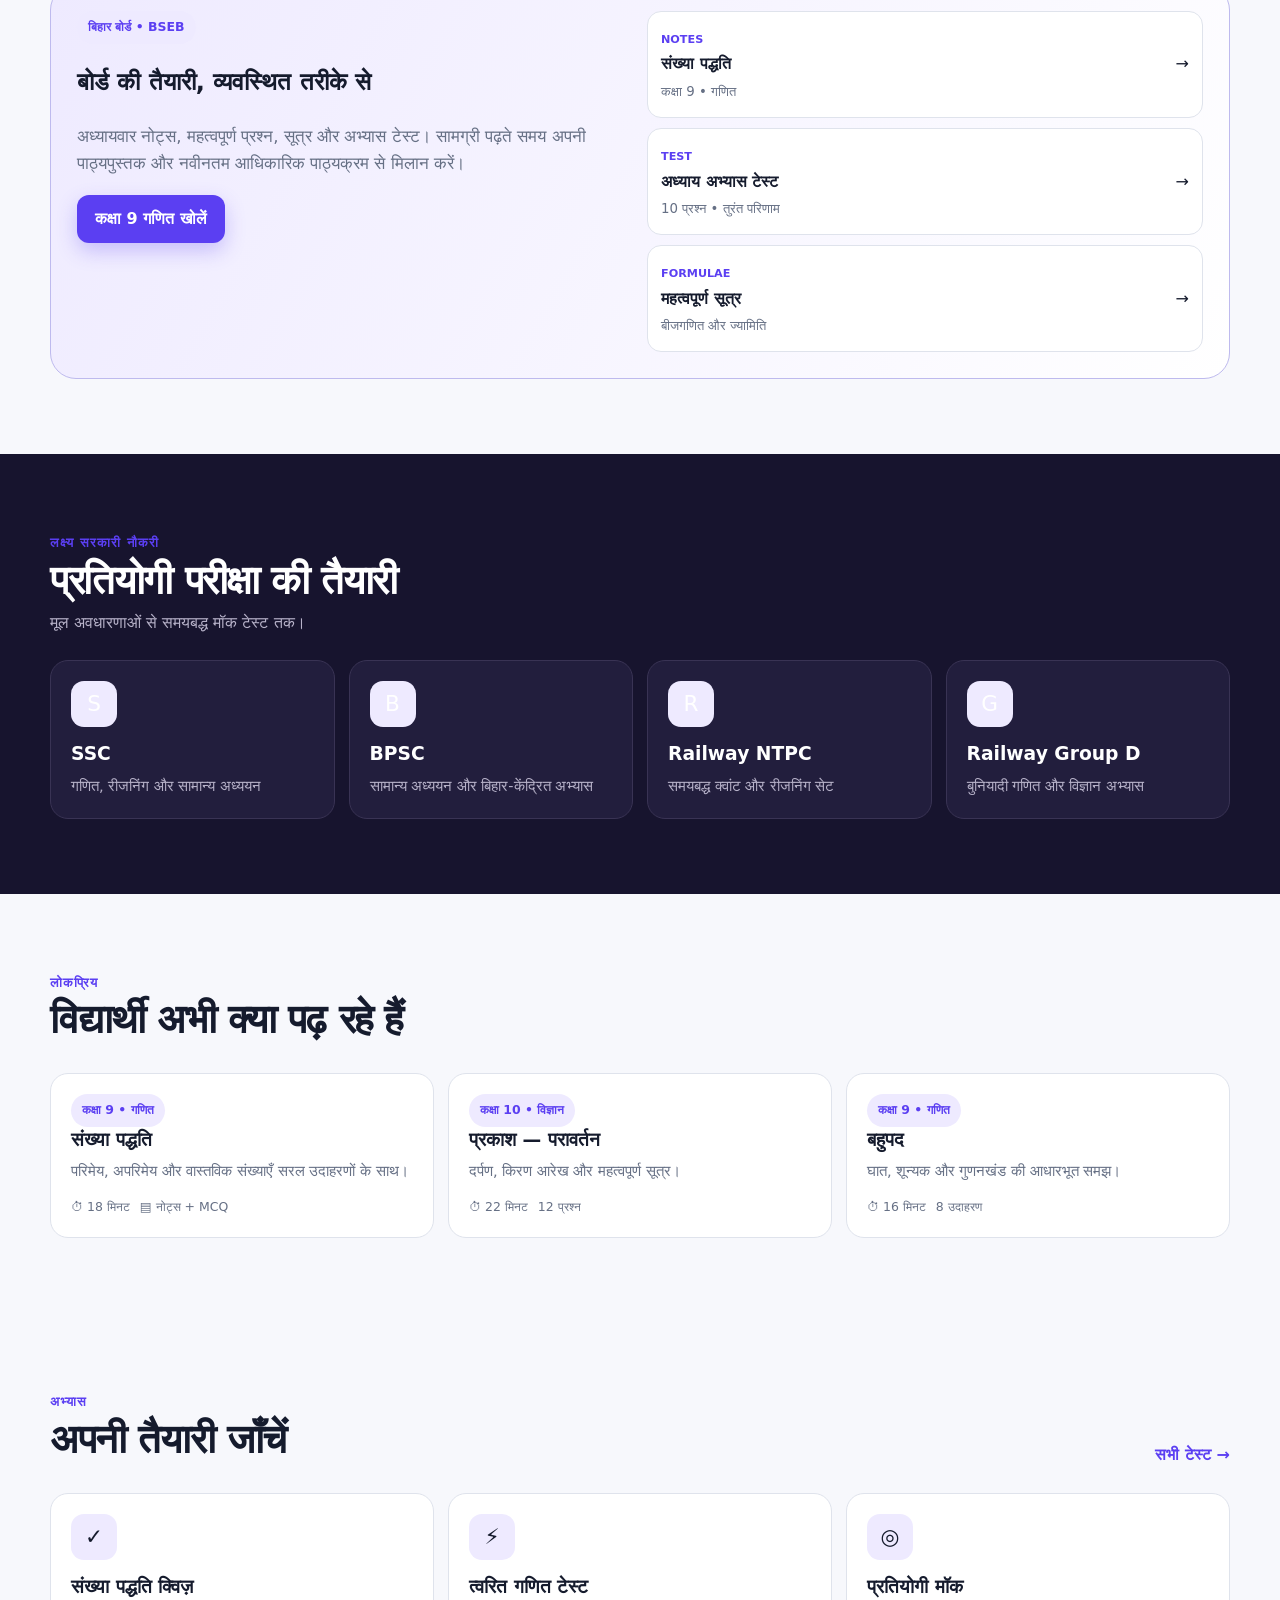
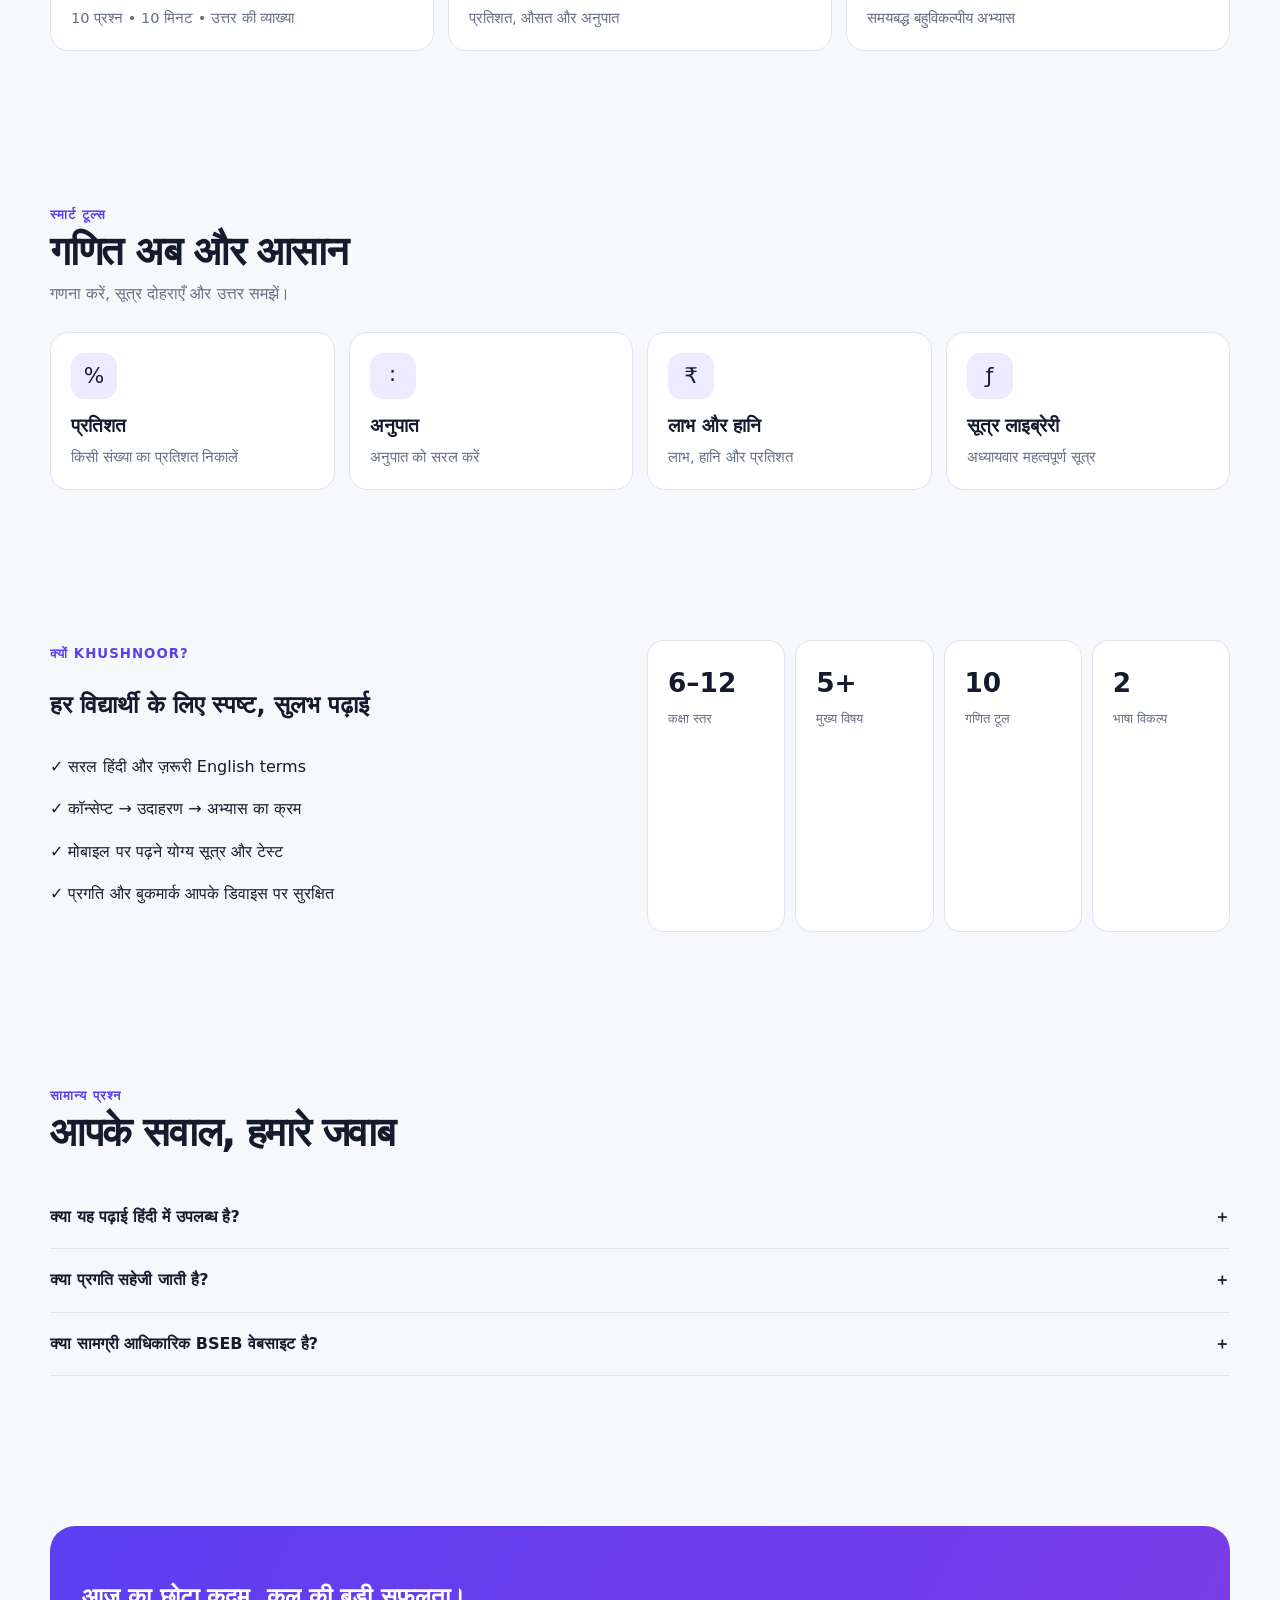
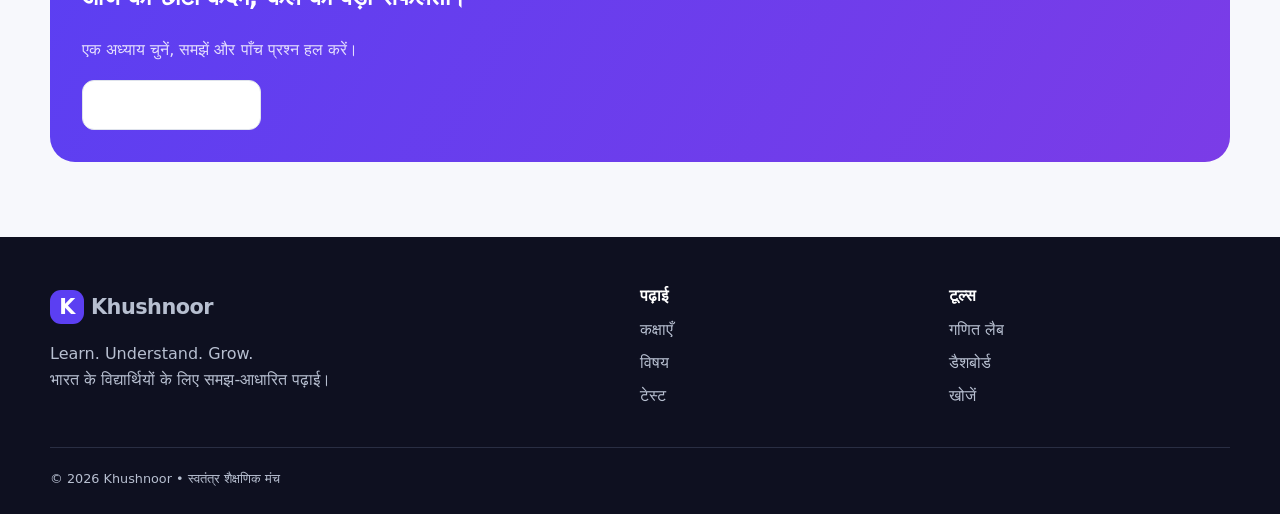
==== commit 66e79192: "Rebuild education platform experience Co-authored-by: arena-agent <297053741+arena-agent@users.norep" ====
--- a/index.html
+++ b/index.html
@@ -1,344 +1,14 @@
-<!DOCTYPE html>
-<html lang="hi">
-<head>
-<meta charset="UTF-8">
-<meta name="viewport" content="width=device-width, initial-scale=1.0">
-<meta name="description" content="Khushnoor - Mathematics, Science, Social Science and competitive exam learning platform.">
-<title>Khushnoor | Learn. Understand. Grow.</title>
-<style>
-:root{--bg:#f7f9fc;--card:#fff;--text:#172033;--muted:#64748b;--primary:#315efb;--primary2:#6d4aff;--line:#e6eaf2;--dark:#101827;--success:#16a34a}
-*{box-sizing:border-box;margin:0;padding:0}
-html{scroll-behavior:smooth}
-body{font-family:Inter,Arial,Helvetica,sans-serif;background:var(--bg);color:var(--text);line-height:1.6}
-a{text-decoration:none;color:inherit}
-button,input,textarea,select{font:inherit}
-.container{width:min(1120px,92%);margin:auto}
-header{position:sticky;top:0;z-index:100;background:rgba(255,255,255,.96);backdrop-filter:blur(14px);border-bottom:1px solid var(--line)}
-.nav{min-height:64px;display:flex;align-items:center;justify-content:space-between}
-.logo{font-size:24px;font-weight:900;letter-spacing:-1px}
-.logo span{color:var(--primary)}
-nav{display:none;position:absolute;top:64px;left:0;right:0;background:#fff;border-bottom:1px solid var(--line);padding:12px 4%;flex-direction:column}
-nav.open{display:flex}
-nav a{padding:10px 0;font-weight:700;font-size:14px;color:#475569}
-.menu{display:block;border:0;background:none;font-size:28px;padding:5px}
-.hero{padding:58px 0 48px;background:linear-gradient(135deg,#eef3ff,#fbf8ff 60%,#fff)}
-.hero-grid{display:grid;grid-template-columns:1fr;gap:32px;align-items:center}
-.badge{display:inline-block;padding:7px 12px;border-radius:30px;background:#e7edff;color:#294bd1;font-weight:800;font-size:11px;margin-bottom:15px}
-h1{font-size:clamp(42px,12vw,72px);line-height:.98;letter-spacing:-3px;margin-bottom:18px}
-.hero h1 span{color:var(--primary)}
-.hero p{font-size:16px;color:var(--muted);max-width:650px}
-.buttons{display:flex;gap:10px;flex-wrap:wrap;margin-top:22px}
-.btn{padding:12px 17px;border-radius:11px;font-weight:800;border:1px solid transparent;display:inline-block;cursor:pointer}
-.btn-primary{background:var(--primary);color:#fff}
-.btn-secondary{background:#fff;border-color:var(--line)}
-.visual{background:#fff;border:1px solid var(--line);border-radius:24px;padding:18px;box-shadow:0 18px 45px rgba(30,41,59,.09)}
-.formula{font-size:46px;font-weight:900;text-align:center;padding:18px 0;color:var(--primary)}
-.mini-grid{display:grid;grid-template-columns:1fr 1fr;gap:9px}
-.mini{padding:13px;border-radius:13px;background:#f7f9ff;border:1px solid #e8edff;font-size:12px}
-.mini b{display:block;font-size:16px}
-section{padding:58px 0}
-.alt{background:#fff}
-.exam{background:var(--dark);color:#fff}
-.section-head{margin-bottom:24px}
-.section-head h2{font-size:29px;letter-spacing:-1px}
-.section-head p{color:var(--muted);font-size:13px;margin-top:5px}
-.exam .section-head p{color:#aab4c6}
-.cards{display:grid;grid-template-columns:1fr;gap:13px}
-.card{background:var(--card);border:1px solid var(--line);border-radius:16px;padding:19px;transition:.2s}
-.card:hover{transform:translateY(-2px);box-shadow:0 10px 25px rgba(15,23,42,.07)}
-.icon{font-size:29px;margin-bottom:10px}
-.card h3{font-size:17px;margin-bottom:5px}
-.card p{color:var(--muted);font-size:12px}
-.exam .card{background:#192336;border-color:#2b374b}
-.exam .card p{color:#b8c2d3}
-.chips{display:flex;flex-wrap:wrap;gap:7px;margin-top:12px}
-.chip{padding:6px 9px;background:#eef3ff;border-radius:30px;color:#3150c8;font-size:11px;font-weight:800;cursor:pointer}
-.resource{display:grid;grid-template-columns:1fr 1fr;gap:10px}
-.resource a{background:#fff;border:1px solid var(--line);border-radius:13px;padding:14px;font-weight:800;font-size:12px}
-.resource a:hover{border-color:var(--primary);color:var(--primary)}
-.contact{display:grid;grid-template-columns:1fr;gap:24px}
-form{background:#fff;border:1px solid var(--line);padding:20px;border-radius:18px}
-label{font-size:12px;font-weight:800;display:block;margin:10px 0 5px}
-input,textarea,select{width:100%;padding:11px;border:1px solid #dbe1ea;border-radius:9px;background:#fff}
-textarea{min-height:115px;resize:vertical}
-footer{background:#0b1020;color:#aeb8ca;padding:30px 0}
-.footer-row{display:flex;justify-content:space-between;gap:15px;flex-wrap:wrap;font-size:12px}
-footer strong{color:#fff;font-size:19px}
-.study-search{background:#fff;border:1px solid var(--line);border-radius:18px;padding:16px;margin-bottom:18px}
-.study-search input{font-size:14px}
-#searchResults{font-size:13px}
-#noteBox,#quizBox{font-size:14px}
-
-.profile-card{display:flex;align-items:center;gap:20px;margin-top:25px;padding:18px;background:#fff;border:1px solid var(--line);border-radius:18px;box-shadow:0 10px 28px rgba(30,41,59,.06)}
-.profile-photo{width:96px;height:96px;border-radius:50%;object-fit:cover;object-position:center 28%;border:4px solid #eef3ff}
-.profile-info h3{font-size:20px;margin-bottom:2px}
-.profile-info p{font-size:12px;color:var(--muted)}
-.about-photo{width:100%;max-width:320px;height:360px;object-fit:cover;object-position:center 28%;border-radius:22px;border:1px solid var(--line);box-shadow:0 15px 35px rgba(30,41,59,.10)}
-.about-grid{display:grid;grid-template-columns:1fr;gap:25px;align-items:center}
-@media(min-width:850px){.about-grid{grid-template-columns:.7fr 1.3fr}}
-
-@media(min-width:600px){
-.cards{grid-template-columns:1fr 1fr}
-.resource{grid-template-columns:repeat(4,1fr)}
-.hero{padding:72px 0 60px}
-}
-@media(min-width:850px){
-.nav{min-height:72px}
-.menu{display:none}
-nav{display:flex;position:static;background:none;border:0;padding:0;flex-direction:row;gap:20px}
-nav a{padding:0;font-size:12px}
-.hero-grid{grid-template-columns:1.1fr .9fr;gap:45px}
-.cards{grid-template-columns:repeat(3,1fr)}
-.contact{grid-template-columns:.8fr 1.2fr}
-section{padding:72px 0}
-}
-</style>
-</head>
-<body>
-<header>
-<div class="container nav">
-<a class="logo" href="#home">Khu<span>shnoor</span></a>
-<button class="menu" aria-label="Menu" onclick="toggleMenu()">☰</button>
-<nav id="nav">
-<a href="#home">Home</a><a href="#about">About</a><a href="#classes">Classes</a><a href="#maths">Mathematics</a><a href="#science">Science</a><a href="#exams">Exams</a><a href="#study">Study Hub</a><a href="#blog">Blog</a><a href="#contact">Contact</a>
-</nav>
-</div>
-</header>
-
-<main>
-<section class="hero" id="home">
-<div class="container hero-grid">
-<div>
-<span class="badge">PERSONAL LEARNING PLATFORM</span>
-<h1>Learn. <span>Understand.</span> Grow.</h1>
-<p>Welcome to <b>Khushnoor</b> — a student-friendly learning space for Mathematics, Science, Social Science and competitive-exam preparation.</p>
-<div class="buttons"><a class="btn btn-primary" href="#maths">Start Learning</a><a class="btn btn-secondary" href="#resources">Explore Resources</a></div>
-<div class="profile-card">
-<img class="profile-photo" src="khushnoor.jpg" alt="Khushnoor">
-<div class="profile-info"><h3>Khushnoor</h3><p>Mathematics • Science • Social Science • Competitive Exams</p></div>
-</div>
-</div>
-<div class="visual">
-<div class="formula">E = mc²</div>
-<div class="mini-grid">
-<div class="mini"><b>📐 Maths</b><small>Concepts & Practice</small></div>
-<div class="mini"><b>🔬 Science</b><small>Understand the Why</small></div>
-<div class="mini"><b>🎯 Exams</b><small>SSC • BPSC • NTPC</small></div>
-<div class="mini"><b>🧠 Tricks</b><small>Mental & Vedic Math</small></div>
-</div>
-</div>
-</div>
-</section>
-
-<section id="about">
-<div class="container">
-<div class="section-head"><h2>About Khushnoor</h2><p>Teaching with clarity, curiosity and strong fundamentals.</p></div>
-<div class="about-grid">
-<div><img class="about-photo" src="khushnoor.jpg" alt="Khushnoor - Teacher"></div>
-<div class="cards">
-<div class="card"><div class="icon">👨‍🏫</div><h3>Concept First</h3><p>Focus on understanding concepts instead of memorising formulas blindly.</p></div>
-<div class="card"><div class="icon">💡</div><h3>Simple Explanation</h3><p>Complex ideas are broken into simple, logical and student-friendly steps.</p></div>
-<div class="card"><div class="icon">🚀</div><h3>Practice to Mastery</h3><p>Learn the concept, solve problems, analyse mistakes and improve.</p></div>
-</div>
-</div>
-</div>
-</section>
-
-<section class="alt" id="maths">
-<div class="container">
-<div class="section-head"><h2>📐 Mathematics</h2><p>Build mathematical thinking from fundamentals to competitive exams.</p></div>
-<div class="cards">
-<div class="card"><h3>Classes 6–8</h3><p>Number systems, algebra, geometry, mensuration, data handling and more.</p><div class="chips"><span class="chip">Notes</span><span class="chip">Practice</span></div></div>
-<div class="card"><h3>Classes 9–10</h3><p>Algebra, geometry, trigonometry, statistics and board-focused problem solving.</p><div class="chips"><span class="chip">Numericals</span><span class="chip">Formulas</span></div></div>
-<div class="card"><h3>Classes 11–12</h3><p>Functions, calculus, coordinate geometry, probability and higher mathematics.</p><div class="chips"><span class="chip">Concepts</span><span class="chip">Revision</span></div></div>
-<div class="card"><h3>Mental Math</h3><p>Fast calculation techniques for everyday mathematics and exams.</p></div>
-<div class="card"><h3>Vedic Math</h3><p>Useful calculation patterns and shortcuts with emphasis on understanding.</p></div>
-<div class="card"><h3>Practice Zone</h3><p>Chapter-wise questions, numerical problems and challenge questions.</p></div>
-</div>
-</div>
-</section>
-
-<section id="science">
-<div class="container">
-<div class="section-head"><h2>🔬 Science</h2><p>Understand the laws, processes and observations behind the world around us.</p></div>
-<div class="cards">
-<div class="card"><div class="icon">⚙️</div><h3>Physics</h3><p>Force, motion, work, energy, light, electricity and more.</p></div>
-<div class="card"><div class="icon">🧪</div><h3>Chemistry</h3><p>Matter, atoms, reactions, acids-bases, metals and chemical reasoning.</p></div>
-<div class="card"><div class="icon">🧬</div><h3>Biology</h3><p>Cells, life processes, heredity, environment and human biology.</p></div>
-</div>
-</div>
-</section>
-
-<section class="exam" id="exams">
-<div class="container">
-<div class="section-head"><h2>🎯 Competitive Exams</h2><p>Structured preparation resources for major Indian competitive examinations.</p></div>
-<div class="cards">
-<div class="card"><h3>SSC</h3><p>Quantitative Aptitude, Reasoning, General Awareness and practice.</p></div>
-<div class="card"><h3>BPSC</h3><p>General Studies, Bihar-focused knowledge and practice resources.</p></div>
-<div class="card"><h3>Railway NTPC</h3><p>Mathematics, Reasoning, General Awareness and previous-year practice.</p></div>
-</div>
-</div>
-</section>
-
-
-
-<section class="alt" id="classes">
-<div class="container">
-<div class="section-head">
-<h2>🎓 Classes 6–12</h2>
-<p>Choose your class to explore the learning roadmap.</p>
-</div>
-<div class="cards">
-<div class="card"><h3>Class 6</h3><p>Numbers, fractions, geometry, basic algebra and data.</p><div class="chips"><span class="chip" onclick="showNote('Class 6 Maths','Start with number systems, factors, multiples, fractions and basic geometry.')">Maths</span><span class="chip">Science</span></div></div>
-<div class="card"><h3>Class 7</h3><p>Integers, rational numbers, equations, lines and practical science.</p><div class="chips"><span class="chip" onclick="showNote('Class 7 Maths','Focus on integers, fractions, simple equations, ratio and geometry.')">Maths</span><span class="chip">Science</span></div></div>
-<div class="card"><h3>Class 8</h3><p>Algebra, mensuration, graphs, comparing quantities and science concepts.</p><div class="chips"><span class="chip" onclick="showNote('Class 8 Maths','Revise linear equations, algebraic expressions, mensuration and graphs.')">Maths</span><span class="chip">Science</span></div></div>
-<div class="card"><h3>Class 9</h3><p>Number systems, polynomials, coordinate geometry, motion and force.</p><div class="chips"><span class="chip" onclick="showNote('Class 9 Maths','Important areas: number systems, polynomials, coordinate geometry, lines and triangles.')">Maths</span><span class="chip">Physics</span></div></div>
-<div class="card"><h3>Class 10</h3><p>Quadratic equations, trigonometry, statistics, light and electricity.</p><div class="chips"><span class="chip" onclick="showNote('Class 10 Maths','Revise real numbers, polynomials, pair of linear equations, trigonometry and statistics.')">Maths</span><span class="chip">Science</span></div></div>
-<div class="card"><h3>Class 11–12</h3><p>Functions, calculus, coordinate geometry, probability and higher science.</p><div class="chips"><span class="chip" onclick="showNote('Class 11–12 Maths','Build strong foundations in functions, limits, derivatives, integrals, vectors and probability.')">Maths</span><span class="chip">Science</span></div></div>
-</div>
-</div>
-</section>
-
-<section id="study">
-<div class="container">
-<div class="section-head">
-<h2>🔎 Study Hub</h2>
-<p>Search topics, open quick notes and test your understanding.</p>
-</div>
-
-<div style="background:#fff;border:1px solid var(--line);border-radius:20px;padding:20px;margin-bottom:22px">
-<input id="siteSearch" oninput="searchStudy()" placeholder="Search: force, algebra, light, SSC..." aria-label="Search study topics">
-<div id="searchResults" style="margin-top:14px;color:var(--muted)"></div>
-</div>
-
-<div class="cards">
-<div class="card">
-<div class="icon">📘</div>
-<h3>Quick Notes</h3>
-<p>Short, revision-friendly concepts for school and competitive-exam preparation.</p>
-<div class="chips"><span class="chip" onclick="showNote('बल (Force)','Force is a push or pull that can change the state of motion or shape of an object.')">Force</span><span class="chip" onclick="showNote('परिणामी बल','When several forces act together, their vector sum is called the resultant force.')">Resultant Force</span></div>
-</div>
-<div class="card">
-<div class="icon">🧠</div>
-<h3>Formula Bank</h3>
-<p>Keep important formulas ready for quick revision.</p>
-<div class="chips"><span class="chip" onclick="showNote('Speed','Speed = Distance ÷ Time')">Speed</span><span class="chip" onclick="showNote('Percentage','Percentage = (Part ÷ Whole) × 100')">Percentage</span></div>
-</div>
-<div class="card">
-<div class="icon">🎯</div>
-<h3>Mini Quiz</h3>
-<p>Try a quick question and instantly check your answer.</p>
-<button class="btn btn-primary" onclick="startQuiz()">Start Quiz</button>
-</div>
-</div>
-
-<div id="noteBox" style="display:none;margin-top:20px;background:#eef3ff;border:1px solid #dce5ff;border-radius:18px;padding:22px"></div>
-<div id="quizBox" style="display:none;margin-top:20px;background:#fff;border:1px solid var(--line);border-radius:18px;padding:22px"></div>
-</div>
-</section>
-
-<section class="alt" id="resources">
-<div class="container">
-<div class="section-head"><h2>📚 Resources</h2><p>Quick access to learning material. More chapter-wise content can be added anytime.</p></div>
-<div class="resource">
-<a href="#maths">📐 Maths Notes</a><a href="#science">🔬 Science Notes</a><a href="#maths">📝 Practice Sets</a><a href="#maths">📊 Formula Sheets</a>
-</div>
-</div>
-</section>
-
-<section id="blog">
-<div class="container">
-<div class="section-head"><h2>📰 Latest Learning Topics</h2><p>Ideas, explanations and observations to make learning interesting.</p></div>
-<div class="cards">
-<div class="card"><h3>Why do we learn Mathematics?</h3><p>Mathematics is more than calculation—it develops logical thinking and pattern recognition.</p></div>
-<div class="card"><h3>Science Around Us</h3><p>Everyday observations can become powerful science questions.</p></div>
-<div class="card"><h3>Smart Exam Preparation</h3><p>Concept + practice + revision + analysis is a powerful learning cycle.</p></div>
-</div>
-</div>
-</section>
-
-<section class="alt" id="contact">
-<div class="container contact">
-<div>
-<div class="section-head"><h2>📩 Contact</h2><p>Have a question, suggestion or learning request? Send a message.</p></div>
-<p><b>Khushnoor</b><br>Mathematics • Science • Social Science • Competitive Exams</p>
-</div>
-<form onsubmit="sendMessage(event)">
-<label>Name</label><input required placeholder="Your name">
-<label>Class</label><input placeholder="e.g. Class 9">
-<label>Subject</label><select><option>Mathematics</option><option>Science</option><option>Social Science</option><option>Competitive Exams</option></select>
-<label>Message</label><textarea required placeholder="Write your message..."></textarea>
-<button class="btn btn-primary" style="margin-top:15px;width:100%">Send Message</button>
-</form>
-</div>
-</section>
-</main>
-
-<footer>
-<div class="container footer-row"><div><strong>Khushnoor</strong><br>Learn. Understand. Grow.</div><div>© <span id="year"></span> Khushnoor. All rights reserved.</div></div>
-</footer>
-
-<script>
-function toggleMenu(){document.getElementById('nav').classList.toggle('open')}
-document.querySelectorAll('nav a').forEach(a=>a.addEventListener('click',()=>document.getElementById('nav').classList.remove('open')));
-
-const topics=[
- {t:'Force',k:'force बल physics',d:'Force is a push or pull that can change motion or shape.'},
- {t:'Resultant Force',k:'resultant force parinami bal physics',d:'The resultant force is the vector sum of all forces acting on an object.'},
- {t:'Speed',k:'speed gati physics',d:'Speed = Distance ÷ Time.'},
- {t:'Percentage',k:'percentage maths',d:'Percentage = (Part ÷ Whole) × 100.'},
- {t:'Algebra',k:'algebra maths class 9',d:'Algebra uses symbols and variables to represent numbers and relationships.'},
- {t:'Light',k:'light optics science',d:'Light is electromagnetic radiation visible to the human eye.'},
- {t:'SSC',k:'ssc competitive exam',d:'Use the exam section for quantitative aptitude, reasoning and general awareness practice.'},
- {t:'BPSC',k:'bpsc competitive exam',d:'Use structured revision and Bihar-focused general studies practice.'}
-];
-
-function searchStudy(){
- const q=document.getElementById('siteSearch').value.toLowerCase().trim();
- const box=document.getElementById('searchResults');
- if(!q){box.innerHTML='Try searching a topic such as <b>force</b>, <b>algebra</b>, <b>light</b> or <b>SSC</b>.';return;}
- const found=topics.filter(x=>(x.t+' '+x.k+' '+x.d).toLowerCase().includes(q));
- box.innerHTML=found.length?found.map(x=>`<div style="padding:10px 0;border-bottom:1px solid var(--line)"><b>${x.t}</b><br><span>${x.d}</span></div>`).join(''):'No topic found. Try another keyword.';
-}
-
-function showNote(title,text){
- const box=document.getElementById('noteBox');
- box.style.display='block';
- box.innerHTML=`<h3>📘 ${title}</h3><p style="margin-top:8px">${text}</p>`;
- box.scrollIntoView({behavior:'smooth',block:'center'});
-}
-
-const quiz=[
- {q:'बल की SI इकाई क्या है?',a:['जूल','न्यूटन','वाट','पास्कल'],c:1},
- {q:'Speed का सूत्र क्या है?',a:['Time ÷ Distance','Distance × Time','Distance ÷ Time','Distance + Time'],c:2},
- {q:'25% of 200 कितना है?',a:['25','40','50','75'],c:2}
-];
-let qi=0;
-function startQuiz(){
- qi=0; renderQuiz();
- document.getElementById('quizBox').scrollIntoView({behavior:'smooth',block:'center'});
-}
-function renderQuiz(){
- const box=document.getElementById('quizBox'); box.style.display='block';
- const x=quiz[qi];
- box.innerHTML=`<h3>🧠 Question ${qi+1}/${quiz.length}</h3><p style="font-size:18px;font-weight:700;margin:10px 0">${x.q}</p>`+
- x.a.map((o,i)=>`<button class="btn btn-secondary" style="display:block;width:100%;text-align:left;margin:8px 0" onclick="answerQuiz(${i})">${String.fromCharCode(65+i)}. ${o}</button>`).join('');
-}
-function answerQuiz(i){
- const x=quiz[qi],box=document.getElementById('quizBox');
- if(i===x.c){
-   box.innerHTML=`<h3>✅ Correct!</h3><p>बहुत बढ़िया।</p><button class="btn btn-primary" onclick="nextQuiz()">Next</button>`;
- }else{
-   box.innerHTML=`<h3>❌ Not quite</h3><p>सही उत्तर: <b>${x.a[x.c]}</b></p><button class="btn btn-primary" onclick="nextQuiz()">Next</button>`;
- }
-}
-function nextQuiz(){
- qi++;
- if(qi<quiz.length) renderQuiz();
- else document.getElementById('quizBox').innerHTML='<h3>🎉 Quiz Complete!</h3><p>अब फिर से practice करके अपना score improve करो.</p><button class="btn btn-primary" onclick="startQuiz()">Try Again</button>';
-}
-function sendMessage(e){e.preventDefault();alert('Thank you! Your message form is ready. To receive messages, connect this form to a form service or backend.');}
-document.getElementById('year').textContent=new Date().getFullYear();
-</script>
-</body>
-</html>
+<!doctype html><html lang="hi"><head><meta charset="utf-8"><meta name="viewport" content="width=device-width,initial-scale=1"><title>Khushnoor — कक्षा 6–12 और प्रतियोगी परीक्षाओं की पढ़ाई</title><meta name="description" content="हिंदी में गणित, विज्ञान, सामाजिक विज्ञान, BSEB नोट्स, प्रैक्टिस टेस्ट और प्रतियोगी परीक्षाओं की तैयारी।"><link rel="canonical" href="https://khushnoorm.github.io/"><meta property="og:title" content="Khushnoor — समझकर सीखें"><meta property="og:description" content="कक्षा 6–12, बिहार बोर्ड और प्रतियोगी परीक्षाओं के लिए आधुनिक लर्निंग प्लेटफ़ॉर्म।"><meta property="og:type" content="website"><meta property="og:url" content="https://khushnoorm.github.io/"><link rel="stylesheet" href="assets/styles.css"><script type="application/ld+json">{"@context":"https://schema.org","@type":"EducationalOrganization","name":"Khushnoor","url":"https://khushnoorm.github.io/","description":"Hindi-first learning platform for Indian students."}</script></head><body>
+<a class="skip" href="#main">मुख्य सामग्री पर जाएँ</a><header class="site-header"><div class="container nav-wrap"><a class="brand" href="index.html"><span class="brand-mark">K</span>Khush<em>noor</em></a><nav class="nav-links" aria-label="मुख्य नेविगेशन"><a href="#classes">कक्षाएँ</a><a href="#subjects">विषय</a><a href="#bseb">बिहार बोर्ड</a><a href="#exams">परीक्षाएँ</a><a href="math-lab.html">गणित लैब</a><a href="dashboard.html">डैशबोर्ड</a></nav><div class="nav-actions"><button class="icon-btn" id="langBtn" onclick="toggleLang()" aria-label="भाषा बदलें">EN</button><button class="icon-btn" id="themeBtn" onclick="toggleTheme()" aria-label="रंग मोड बदलें">🌙</button><button class="menu-btn" id="menuBtn" onclick="toggleMenu()" aria-label="मेन्यू खोलें" aria-expanded="false">☰</button></div></div><nav class="container mobile-nav" id="mobileNav" aria-label="मोबाइल नेविगेशन"><a href="#classes">कक्षाएँ</a><a href="#subjects">विषय</a><a href="#bseb">बिहार बोर्ड</a><a href="#exams">प्रतियोगी परीक्षाएँ</a><a href="math-lab.html">गणित लैब</a><a href="dashboard.html">मेरा डैशबोर्ड</a></nav></header>
+<main id="main"><section class="hero"><div class="container hero-grid"><div><div class="eyebrow">भारत के विद्यार्थियों के लिए</div><h1>रटें नहीं।<br><span>समझकर सीखें।</span></h1><p class="lead">कक्षा 6 से 12, बिहार बोर्ड और प्रतियोगी परीक्षाओं की तैयारी — सरल हिंदी, स्पष्ट कॉन्सेप्ट और नियमित अभ्यास के साथ।</p><div class="search-box"><span aria-hidden="true" style="padding:12px">⌕</span><input class="global-search" aria-label="पढ़ाई खोजें" placeholder="क्या पढ़ना चाहते हैं?" autocomplete="off"><button class="btn btn-primary" onclick="this.previousElementSibling.dispatchEvent(new KeyboardEvent('keydown',{key:'Enter'}))" aria-label="खोजें">खोजें</button><div class="search-suggestions" role="listbox"></div></div><div class="hero-actions"><a class="btn btn-primary" href="#classes">पढ़ना शुरू करें →</a><a class="btn btn-secondary" href="test.html">मुफ़्त टेस्ट दें</a></div><div class="meta"><span>✓ हिंदी में कॉन्सेप्ट</span><span>✓ मोबाइल-फ्रेंडली</span><span>✓ अपनी गति से सीखें</span></div></div><aside class="hero-panel" aria-label="आज का सूत्र"><div class="daily"><span class="badge">✦ आज का सूत्र</span><div class="formula">a² − b²</div><p>= (a + b)(a − b)</p><div class="streak"><div><b>7</b><small>कक्षाएँ</small></div><div><b>5+</b><small>विषय</small></div><div><b>10</b><small>मैथ टूल्स</small></div></div></div></aside></div></section>
+<section id="classes"><div class="container"><div class="section-head"><div><span class="eyebrow">अपनी कक्षा चुनें</span><h2>कक्षा के अनुसार पढ़ाई</h2><p>सही स्तर से शुरू करें और अध्यायवार आगे बढ़ें।</p></div></div><div class="class-strip"> <a class="class-pill" href="search.html?q=कक्षा 6">6</a><a class="class-pill" href="search.html?q=कक्षा 7">7</a><a class="class-pill" href="search.html?q=कक्षा 8">8</a><a class="class-pill" href="class-9-math-chapter-1-notes.html">9</a><a class="class-pill" href="search.html?q=कक्षा 10">10</a><a class="class-pill" href="search.html?q=कक्षा 11">11</a><a class="class-pill" href="search.html?q=कक्षा 12">12</a></div></div></section>
+<section id="subjects"><div class="container"><div class="section-head"><div><span class="eyebrow">विषय</span><h2>आज क्या पढ़ेंगे?</h2></div><a class="text-link" href="search.html">सभी देखें →</a></div><div class="grid grid-3"><a class="card subject-card" href="class-9-math-chapter-1-notes.html"><span class="card-icon">∑</span><div><h3>गणित</h3><p>अंकगणित, बीजगणित, ज्यामिति</p></div></a><a class="card subject-card" href="search.html?q=विज्ञान"><span class="card-icon">⚗</span><div><h3>विज्ञान</h3><p>भौतिकी, रसायन और जीव विज्ञान</p></div></a><a class="card subject-card" href="search.html?q=सामाजिक विज्ञान"><span class="card-icon">◎</span><div><h3>सामाजिक विज्ञान</h3><p>इतिहास, भूगोल, नागरिक शास्त्र</p></div></a><a class="card subject-card" href="search.html?q=हिंदी"><span class="card-icon">अ</span><div><h3>हिंदी</h3><p>व्याकरण, गद्य और पद्य</p></div></a><a class="card subject-card" href="search.html?q=English"><span class="card-icon">A</span><div><h3>English</h3><p>Grammar, prose and writing</p></div></a><a class="card subject-card" href="math-lab.html"><span class="card-icon">⌗</span><div><h3>गणित लैब</h3><p>कैलकुलेटर और सूत्र संग्रह</p></div></a></div></div></section>
+<section id="bseb"><div class="container"><div class="bseb grid grid-2"><div><span class="badge">बिहार बोर्ड • BSEB</span><h2>बोर्ड की तैयारी, व्यवस्थित तरीके से</h2><p class="lead">अध्यायवार नोट्स, महत्वपूर्ण प्रश्न, सूत्र और अभ्यास टेस्ट। सामग्री पढ़ते समय अपनी पाठ्यपुस्तक और नवीनतम आधिकारिक पाठ्यक्रम से मिलान करें।</p><a class="btn btn-primary" href="class-9-math-chapter-1-notes.html">कक्षा 9 गणित खोलें</a></div><div class="material-list"><a class="material" href="class-9-math-chapter-1-notes.html"><div><span class="type">Notes</span><p>संख्या पद्धति</p><small>कक्षा 9 • गणित</small></div><span class="arrow">→</span></a><a class="material" href="test.html"><div><span class="type">Test</span><p>अध्याय अभ्यास टेस्ट</p><small>10 प्रश्न • तुरंत परिणाम</small></div><span class="arrow">→</span></a><a class="material" href="math-lab.html#formulae"><div><span class="type">Formulae</span><p>महत्वपूर्ण सूत्र</p><small>बीजगणित और ज्यामिति</small></div><span class="arrow">→</span></a></div></div></div></section>
+<section class="band" id="exams"><div class="container"><div class="section-head"><div><span class="eyebrow">लक्ष्य सरकारी नौकरी</span><h2>प्रतियोगी परीक्षा की तैयारी</h2><p>मूल अवधारणाओं से समयबद्ध मॉक टेस्ट तक।</p></div></div><div class="grid grid-4"><a class="card" href="test.html"><div class="card-icon">S</div><h3>SSC</h3><p>गणित, रीजनिंग और सामान्य अध्ययन</p></a><a class="card" href="search.html?q=BPSC"><div class="card-icon">B</div><h3>BPSC</h3><p>सामान्य अध्ययन और बिहार-केंद्रित अभ्यास</p></a><a class="card" href="test.html"><div class="card-icon">R</div><h3>Railway NTPC</h3><p>समयबद्ध क्वांट और रीजनिंग सेट</p></a><a class="card" href="test.html"><div class="card-icon">G</div><h3>Railway Group D</h3><p>बुनियादी गणित और विज्ञान अभ्यास</p></a></div></div></section>
+<section><div class="container"><div class="section-head"><div><span class="eyebrow">लोकप्रिय</span><h2>विद्यार्थी अभी क्या पढ़ रहे हैं</h2></div></div><div class="grid grid-3"><a class="card" href="class-9-math-chapter-1-notes.html"><span class="badge">कक्षा 9 • गणित</span><h3>संख्या पद्धति</h3><p>परिमेय, अपरिमेय और वास्तविक संख्याएँ सरल उदाहरणों के साथ।</p><div class="meta"><span>⏱ 18 मिनट</span><span>▤ नोट्स + MCQ</span></div></a><a class="card" href="search.html?q=प्रकाश"><span class="badge">कक्षा 10 • विज्ञान</span><h3>प्रकाश — परावर्तन</h3><p>दर्पण, किरण आरेख और महत्वपूर्ण सूत्र।</p><div class="meta"><span>⏱ 22 मिनट</span><span>12 प्रश्न</span></div></a><a class="card" href="search.html?q=बहुपद"><span class="badge">कक्षा 9 • गणित</span><h3>बहुपद</h3><p>घात, शून्यक और गुणनखंड की आधारभूत समझ।</p><div class="meta"><span>⏱ 16 मिनट</span><span>8 उदाहरण</span></div></a></div></div></section>
+<section><div class="container"><div class="section-head"><div><span class="eyebrow">अभ्यास</span><h2>अपनी तैयारी जाँचें</h2></div><a class="text-link" href="test.html">सभी टेस्ट →</a></div><div class="grid grid-3"><a class="card" href="test.html"><div class="card-icon">✓</div><h3>संख्या पद्धति क्विज़</h3><p>10 प्रश्न • 10 मिनट • उत्तर की व्याख्या</p></a><a class="card" href="test.html"><div class="card-icon">⚡</div><h3>त्वरित गणित टेस्ट</h3><p>प्रतिशत, औसत और अनुपात</p></a><a class="card" href="test.html"><div class="card-icon">◎</div><h3>प्रतियोगी मॉक</h3><p>समयबद्ध बहुविकल्पीय अभ्यास</p></a></div></div></section>
+<section><div class="container"><div class="section-head"><div><span class="eyebrow">स्मार्ट टूल्स</span><h2>गणित अब और आसान</h2><p>गणना करें, सूत्र दोहराएँ और उत्तर समझें।</p></div></div><div class="grid grid-4"><a class="card" href="math-lab.html"><div class="card-icon">%</div><h3>प्रतिशत</h3><p>किसी संख्या का प्रतिशत निकालें</p></a><a class="card" href="math-lab.html"><div class="card-icon">∶</div><h3>अनुपात</h3><p>अनुपात को सरल करें</p></a><a class="card" href="math-lab.html"><div class="card-icon">₹</div><h3>लाभ और हानि</h3><p>लाभ, हानि और प्रतिशत</p></a><a class="card" href="math-lab.html#formulae"><div class="card-icon">ƒ</div><h3>सूत्र लाइब्रेरी</h3><p>अध्यायवार महत्वपूर्ण सूत्र</p></a></div></div></section>
+<section><div class="container"><div class="grid grid-2"><div><span class="eyebrow">क्यों Khushnoor?</span><h2>हर विद्यार्थी के लिए स्पष्ट, सुलभ पढ़ाई</h2><ul class="checklist"><li>✓ सरल हिंदी और ज़रूरी English terms</li><li>✓ कॉन्सेप्ट → उदाहरण → अभ्यास का क्रम</li><li>✓ मोबाइल पर पढ़ने योग्य सूत्र और टेस्ट</li><li>✓ प्रगति और बुकमार्क आपके डिवाइस पर सुरक्षित</li></ul></div><div class="stats"><div class="stat"><b>6–12</b><small>कक्षा स्तर</small></div><div class="stat"><b>5+</b><small>मुख्य विषय</small></div><div class="stat"><b>10</b><small>गणित टूल</small></div><div class="stat"><b>2</b><small>भाषा विकल्प</small></div></div></div></div></section>
+<section><div class="container"><div class="section-head"><div><span class="eyebrow">सामान्य प्रश्न</span><h2>आपके सवाल, हमारे जवाब</h2></div></div><div class="faq"><button onclick="toggleFaq(this)" aria-expanded="false">क्या यह पढ़ाई हिंदी में उपलब्ध है?<span>＋</span></button><p>हाँ। इंटरफ़ेस और मुख्य व्याख्या हिंदी में हैं, साथ में उपयोगी English terms भी दिए जाते हैं।</p></div><div class="faq"><button onclick="toggleFaq(this)" aria-expanded="false">क्या प्रगति सहेजी जाती है?<span>＋</span></button><p>हाँ। पूर्ण किए पाठ, बुकमार्क और टेस्ट स्कोर इसी ब्राउज़र में सुरक्षित रहते हैं।</p></div><div class="faq"><button onclick="toggleFaq(this)" aria-expanded="false">क्या सामग्री आधिकारिक BSEB वेबसाइट है?<span>＋</span></button><p>नहीं। यह स्वतंत्र शैक्षणिक प्लेटफ़ॉर्म है। परीक्षा तिथि और आधिकारिक सूचना के लिए BSEB के आधिकारिक स्रोत देखें।</p></div></div></section>
+<section><div class="container"><div class="cta"><h2>आज का छोटा कदम, कल की बड़ी सफलता।</h2><p>एक अध्याय चुनें, समझें और पाँच प्रश्न हल करें।</p><a class="btn btn-secondary" href="class-9-math-chapter-1-notes.html">अभी सीखना शुरू करें →</a></div></div></section></main>
+<footer class="footer"><div class="container"><div class="footer-grid"><div><a class="brand" href="index.html"><span class="brand-mark">K</span>Khushnoor</a><p>Learn. Understand. Grow.<br>भारत के विद्यार्थियों के लिए समझ-आधारित पढ़ाई।</p></div><div><strong>पढ़ाई</strong><a href="#classes">कक्षाएँ</a><a href="#subjects">विषय</a><a href="test.html">टेस्ट</a></div><div><strong>टूल्स</strong><a href="math-lab.html">गणित लैब</a><a href="dashboard.html">डैशबोर्ड</a><a href="search.html">खोजें</a></div></div><div class="footer-bottom">© <span class="year"></span> Khushnoor • स्वतंत्र शैक्षणिक मंच</div></div></footer><script src="assets/app.js"></script></body></html>
--- a/assets/styles.css
+++ b/assets/styles.css
@@ -0,0 +1,15 @@
+/* Khushnoor design system — mobile-first, dependency-free */
+:root{color-scheme:light;--bg:#f7f8fc;--surface:#fff;--surface-2:#eef1f8;--text:#151b2d;--muted:#667085;--line:#dfe3ec;--brand:#5b3ff2;--brand-2:#785cf6;--brand-soft:#eeeaff;--accent:#ffb11b;--success:#0b8f63;--danger:#d92d20;--shadow:0 16px 42px rgba(30,25,80,.09);--radius:18px;--max:1180px}
+[data-theme="dark"]{color-scheme:dark;--bg:#0f1220;--surface:#171b2d;--surface-2:#20253a;--text:#f5f6fb;--muted:#aeb6ca;--line:#30364c;--brand:#917cfb;--brand-2:#ae9cff;--brand-soft:#29244d;--shadow:0 16px 42px rgba(0,0,0,.25)}
+*{box-sizing:border-box}html{scroll-behavior:smooth}body{margin:0;background:var(--bg);color:var(--text);font-family:"Noto Sans Devanagari","Nirmala UI",Inter,system-ui,-apple-system,sans-serif;line-height:1.65}a{color:inherit;text-decoration:none}button,input,select{font:inherit;color:inherit}button,a,input{outline-offset:3px}:focus-visible{outline:3px solid color-mix(in srgb,var(--brand) 55%,transparent)}img{max-width:100%}.container{width:min(calc(100% - 32px),var(--max));margin:auto}.skip{position:fixed;left:12px;top:-70px;background:var(--text);color:var(--bg);padding:10px 16px;border-radius:8px;z-index:999}.skip:focus{top:12px}
+.site-header{position:sticky;top:0;z-index:80;background:color-mix(in srgb,var(--bg) 88%,transparent);backdrop-filter:blur(14px);border-bottom:1px solid var(--line)}.nav-wrap{min-height:68px;display:flex;align-items:center;gap:16px}.brand{font-size:1.3rem;font-weight:900;letter-spacing:-.5px;white-space:nowrap}.brand-mark{display:inline-grid;place-items:center;width:34px;height:34px;margin-right:7px;border-radius:11px;background:var(--brand);color:#fff}.brand em{font-style:normal;color:var(--brand)}.nav-links{display:none}.nav-actions{display:flex;gap:5px;margin-left:auto}.icon-btn,.menu-btn{width:42px;height:42px;border:1px solid var(--line);border-radius:12px;background:var(--surface);cursor:pointer;display:grid;place-items:center}.mobile-nav{display:none;padding:8px 0 18px}.mobile-nav.open{display:grid}.mobile-nav a{padding:11px 8px;border-bottom:1px solid var(--line);font-weight:650}
+.btn{min-height:46px;border:0;border-radius:12px;padding:11px 18px;display:inline-flex;align-items:center;justify-content:center;gap:8px;font-weight:750;cursor:pointer;transition:.2s}.btn:hover{transform:translateY(-1px)}.btn-primary{background:var(--brand);color:#fff;box-shadow:0 8px 20px color-mix(in srgb,var(--brand) 28%,transparent)}.btn-secondary{background:var(--surface);border:1px solid var(--line)}.btn-ghost{background:var(--brand-soft);color:var(--brand)}.badge{display:inline-flex;align-items:center;gap:7px;background:var(--brand-soft);color:var(--brand);border-radius:99px;padding:6px 11px;font-size:.78rem;font-weight:800}.badge.success{background:#e5f7ef;color:#08734f}[data-theme="dark"] .badge.success{background:#153b31;color:#70dbb5}
+.hero{padding:54px 0 36px;overflow:hidden;background:radial-gradient(circle at 85% 15%,color-mix(in srgb,var(--brand) 16%,transparent),transparent 31%)}.hero-grid{display:grid;gap:34px}.eyebrow{color:var(--brand);font-weight:800;font-size:.83rem;text-transform:uppercase;letter-spacing:.08em}.hero h1{font-size:clamp(2.5rem,11vw,5.5rem);line-height:1.04;letter-spacing:-.055em;margin:12px 0 18px;max-width:800px}.hero h1 span{color:var(--brand)}.lead{font-size:1.04rem;color:var(--muted);max-width:660px}.hero-actions{display:flex;gap:10px;flex-wrap:wrap;margin:24px 0}.search-box{position:relative;background:var(--surface);border:1px solid var(--line);border-radius:16px;padding:7px;display:flex;gap:6px;box-shadow:var(--shadow);max-width:680px}.search-box input{width:100%;border:0;background:transparent;min-height:48px;padding:0 12px;font-size:1rem}.search-box input:focus{outline:0}.search-box .btn{min-width:48px}.search-suggestions{position:absolute;top:calc(100% + 8px);left:0;right:0;background:var(--surface);border:1px solid var(--line);border-radius:14px;box-shadow:var(--shadow);z-index:20;overflow:hidden}.search-suggestions:empty{display:none}.search-suggestions a{display:block;padding:11px 14px;border-bottom:1px solid var(--line)}.search-suggestions a:hover{background:var(--surface-2)}
+.hero-panel{position:relative;background:linear-gradient(145deg,#15122d,#30227a);color:#fff;border-radius:28px;padding:24px;min-height:320px;overflow:hidden;box-shadow:0 24px 50px rgba(45,35,110,.3)}.hero-panel:after{content:"π";position:absolute;right:-12px;bottom:-90px;font:700 260px Georgia;color:rgba(255,255,255,.06)}.daily{position:relative;z-index:1}.daily small{color:#bfb7eb}.formula{font:700 clamp(2rem,12vw,4.5rem) Georgia;margin:28px 0 8px}.streak{display:grid;grid-template-columns:repeat(3,1fr);gap:8px;margin-top:28px}.streak div{background:rgba(255,255,255,.1);border:1px solid rgba(255,255,255,.12);padding:12px;border-radius:12px}.streak b{display:block;font-size:1.15rem}.streak small{font-size:.68rem}
+section{padding:56px 0}.section-head{display:flex;justify-content:space-between;align-items:end;gap:20px;margin-bottom:24px}.section-head h2{font-size:clamp(1.65rem,6vw,2.5rem);line-height:1.2;letter-spacing:-.035em;margin:0 0 6px}.section-head p{color:var(--muted);margin:0}.text-link{color:var(--brand);font-weight:800;white-space:nowrap}.grid{display:grid;gap:14px}.grid-2,.grid-3,.grid-4{grid-template-columns:1fr}.card{background:var(--surface);border:1px solid var(--line);border-radius:var(--radius);padding:20px;transition:.2s}.card:hover{border-color:color-mix(in srgb,var(--brand) 45%,var(--line));box-shadow:var(--shadow);transform:translateY(-2px)}.card-icon{width:46px;height:46px;display:grid;place-items:center;border-radius:13px;background:var(--brand-soft);font-size:1.35rem;margin-bottom:14px}.card h3{margin:0 0 7px;line-height:1.35}.card p{color:var(--muted);margin:0;font-size:.91rem}.meta{display:flex;gap:10px;flex-wrap:wrap;color:var(--muted);font-size:.78rem;margin-top:14px}.class-strip{display:grid;grid-template-columns:repeat(4,1fr);gap:9px}.class-pill{background:var(--surface);border:1px solid var(--line);border-radius:15px;padding:15px 5px;text-align:center;font-weight:850}.class-pill:hover{background:var(--brand);color:#fff;border-color:var(--brand)}.band{background:#17142e;color:#fff}.band .section-head p,.band .card p{color:#b7b2c9}.band .card{background:#221e3d;border-color:#393354}.subject-card{display:flex;gap:13px;align-items:center}.subject-card .card-icon{margin:0;flex:0 0 46px}.bseb{background:linear-gradient(120deg,var(--brand-soft),var(--surface));border:1px solid color-mix(in srgb,var(--brand) 25%,var(--line));border-radius:26px;padding:26px}.material-list{display:grid;gap:10px}.material{display:flex;align-items:center;gap:12px;background:var(--surface);border:1px solid var(--line);border-radius:14px;padding:13px}.material .type{font-size:.7rem;font-weight:850;color:var(--brand);text-transform:uppercase}.material p{margin:0;font-weight:700}.material small{color:var(--muted)}.material .arrow{margin-left:auto}.progress{height:8px;background:var(--surface-2);border-radius:99px;overflow:hidden}.progress span{display:block;height:100%;background:var(--brand);border-radius:inherit}.stats{display:grid;grid-template-columns:repeat(2,1fr);gap:10px}.stat{padding:20px;background:var(--surface);border:1px solid var(--line);border-radius:16px}.stat b{display:block;font-size:1.65rem}.stat small{color:var(--muted)}
+.faq{border-bottom:1px solid var(--line)}.faq button{width:100%;border:0;background:transparent;padding:18px 0;display:flex;justify-content:space-between;text-align:left;font-weight:800;cursor:pointer}.faq p{display:none;color:var(--muted);margin:0 0 18px}.faq.open p{display:block}.cta{background:linear-gradient(120deg,var(--brand),#7b3ce7);color:#fff;border-radius:25px;padding:32px}.cta p{color:#e4defd}.footer{padding:46px 0 25px;background:#0e1020;color:#b7bfd0}.footer-grid{display:grid;gap:28px}.footer h3,.footer strong{color:#fff}.footer a{display:block;margin:7px 0}.footer-bottom{border-top:1px solid #292e43;margin-top:30px;padding-top:20px;font-size:.8rem}
+/* Internal pages */
+.page-hero{padding:42px 0 28px}.breadcrumbs{font-size:.8rem;color:var(--muted);margin-bottom:14px}.breadcrumbs a{color:var(--brand)}.page-hero h1{font-size:clamp(2rem,8vw,3.6rem);line-height:1.15;letter-spacing:-.04em;margin:8px 0}.layout{display:grid;gap:22px}.sidebar{display:none}.toc{position:sticky;top:90px}.toc a{display:block;padding:8px 10px;border-left:2px solid var(--line);font-size:.85rem;color:var(--muted)}.lesson{background:var(--surface);border:1px solid var(--line);border-radius:22px;padding:clamp(18px,4vw,38px)}.lesson h2{margin-top:42px;scroll-margin-top:90px}.lesson h2:first-child{margin-top:0}.callout{background:var(--brand-soft);border-left:4px solid var(--brand);padding:16px;border-radius:10px;margin:18px 0}.example{background:#fff8e7;border-left-color:var(--accent)}[data-theme="dark"] .example{background:#342d1c}.math{overflow-x:auto;background:var(--surface-2);padding:16px;border-radius:12px;text-align:center;font:700 1.15rem Georgia}.lesson-actions{display:flex;gap:8px;flex-wrap:wrap;margin:20px 0}.lesson-nav{display:grid;grid-template-columns:1fr 1fr;gap:10px;margin-top:24px}.checklist{padding:0;list-style:none}.checklist li{padding:8px 0}.quiz-options{display:grid;gap:10px}.option{width:100%;text-align:left;background:var(--surface);border:1px solid var(--line);padding:14px;border-radius:12px;cursor:pointer}.option.selected{border-color:var(--brand);background:var(--brand-soft)}.option.correct{border-color:var(--success);background:#e7f8f0}.option.wrong{border-color:var(--danger);background:#ffefed}.test-shell{display:grid;gap:14px}.test-top{position:sticky;top:68px;z-index:30;background:var(--surface);border:1px solid var(--line);border-radius:15px;padding:11px 15px;display:flex;justify-content:space-between}.timer{font-weight:900;color:var(--danger)}.question-nav{display:flex;gap:7px;overflow-x:auto;padding-bottom:7px}.qdot{flex:0 0 38px;height:38px;border:1px solid var(--line);background:var(--surface);border-radius:10px}.qdot.current{border:2px solid var(--brand)}.qdot.done{background:var(--success);color:#fff}.qdot.review{background:var(--accent);color:#211600}.result-ring{width:150px;aspect-ratio:1;border-radius:50%;display:grid;place-items:center;background:conic-gradient(var(--success) var(--score),var(--surface-2) 0);margin:auto}.result-ring div{width:115px;aspect-ratio:1;border-radius:50%;background:var(--surface);display:grid;place-items:center;text-align:center}.tool-tabs{display:flex;gap:7px;overflow:auto;margin-bottom:18px}.tab{white-space:nowrap;border:1px solid var(--line);background:var(--surface);padding:10px 14px;border-radius:99px;cursor:pointer}.tab.active{background:var(--brand);color:#fff}.calculator{display:grid;gap:13px}.field label{display:block;font-weight:750;font-size:.85rem;margin-bottom:5px}.field input,.field select{width:100%;border:1px solid var(--line);background:var(--surface);padding:12px;border-radius:11px}.result-box{background:var(--brand-soft);border-radius:14px;padding:18px;font-size:1.15rem;font-weight:800}.dashboard-grid{display:grid;gap:14px}.chart{height:150px;display:flex;align-items:end;gap:10px;padding-top:20px}.bar{flex:1;background:var(--brand);border-radius:7px 7px 0 0;min-height:10px;position:relative}.bar small{position:absolute;top:-24px;width:100%;text-align:center}.empty{text-align:center;padding:45px 20px}.empty .card-icon{margin:0 auto 14px}.toast{position:fixed;right:16px;bottom:16px;z-index:100;background:var(--text);color:var(--bg);padding:12px 18px;border-radius:12px;box-shadow:var(--shadow)}
+@media(min-width:650px){.grid-2,.grid-3,.grid-4{grid-template-columns:repeat(2,1fr)}.class-strip{grid-template-columns:repeat(7,1fr)}.stats{grid-template-columns:repeat(4,1fr)}.footer-grid{grid-template-columns:2fr 1fr 1fr}.dashboard-grid{grid-template-columns:repeat(2,1fr)}}
+@media(min-width:920px){.menu-btn{display:none}.nav-links{display:flex;align-items:center;gap:22px;margin-left:25px}.nav-links a{font-size:.86rem;font-weight:700;color:var(--muted)}.nav-links a:hover{color:var(--brand)}.mobile-nav{display:none!important}.hero{padding:82px 0 62px}.hero-grid{grid-template-columns:1.2fr .8fr;align-items:center}.grid-3{grid-template-columns:repeat(3,1fr)}.grid-4{grid-template-columns:repeat(4,1fr)}section{padding:75px 0}.layout{grid-template-columns:220px minmax(0,1fr)}.sidebar{display:block}.test-shell{grid-template-columns:minmax(0,1fr) 260px}.test-shell .test-side{grid-column:2;grid-row:1 / span 4}.dashboard-grid{grid-template-columns:repeat(3,1fr)}}
+@media(prefers-reduced-motion:reduce){html{scroll-behavior:auto}*,*:before,*:after{transition:none!important}}
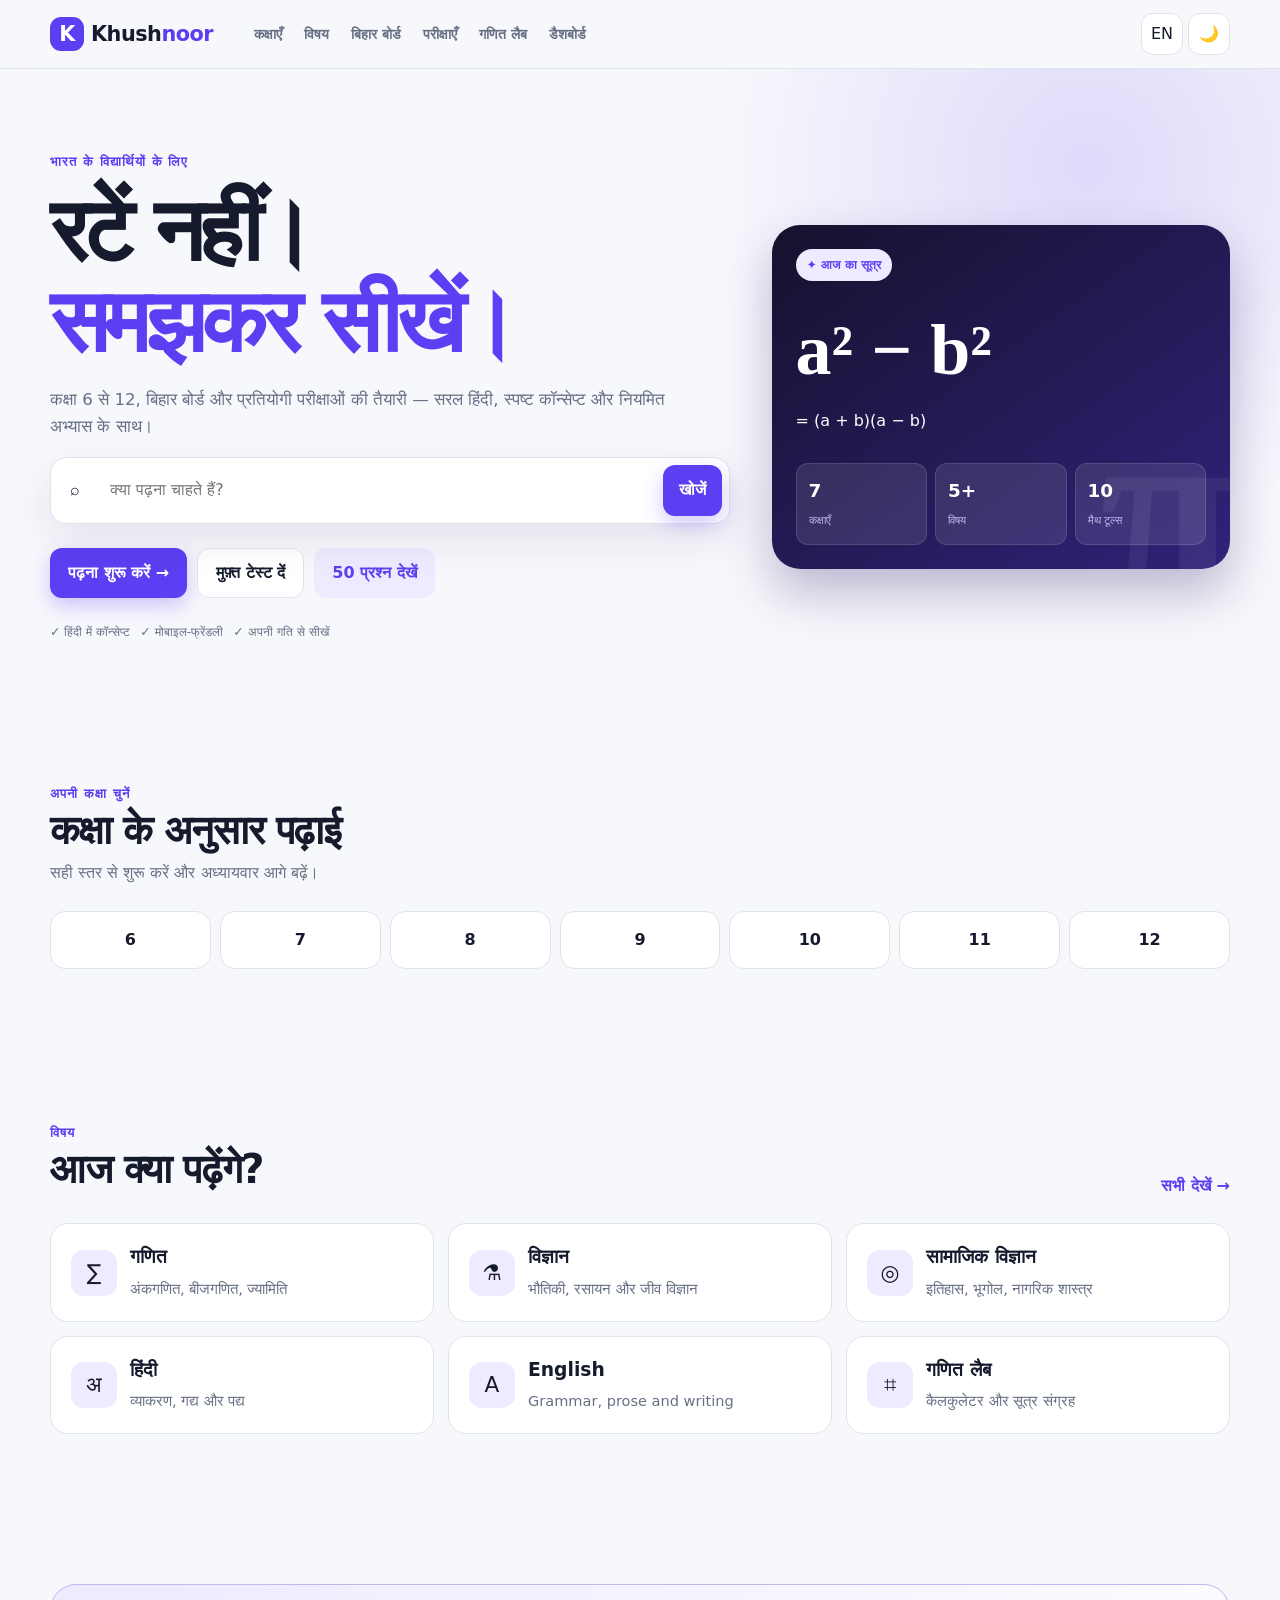
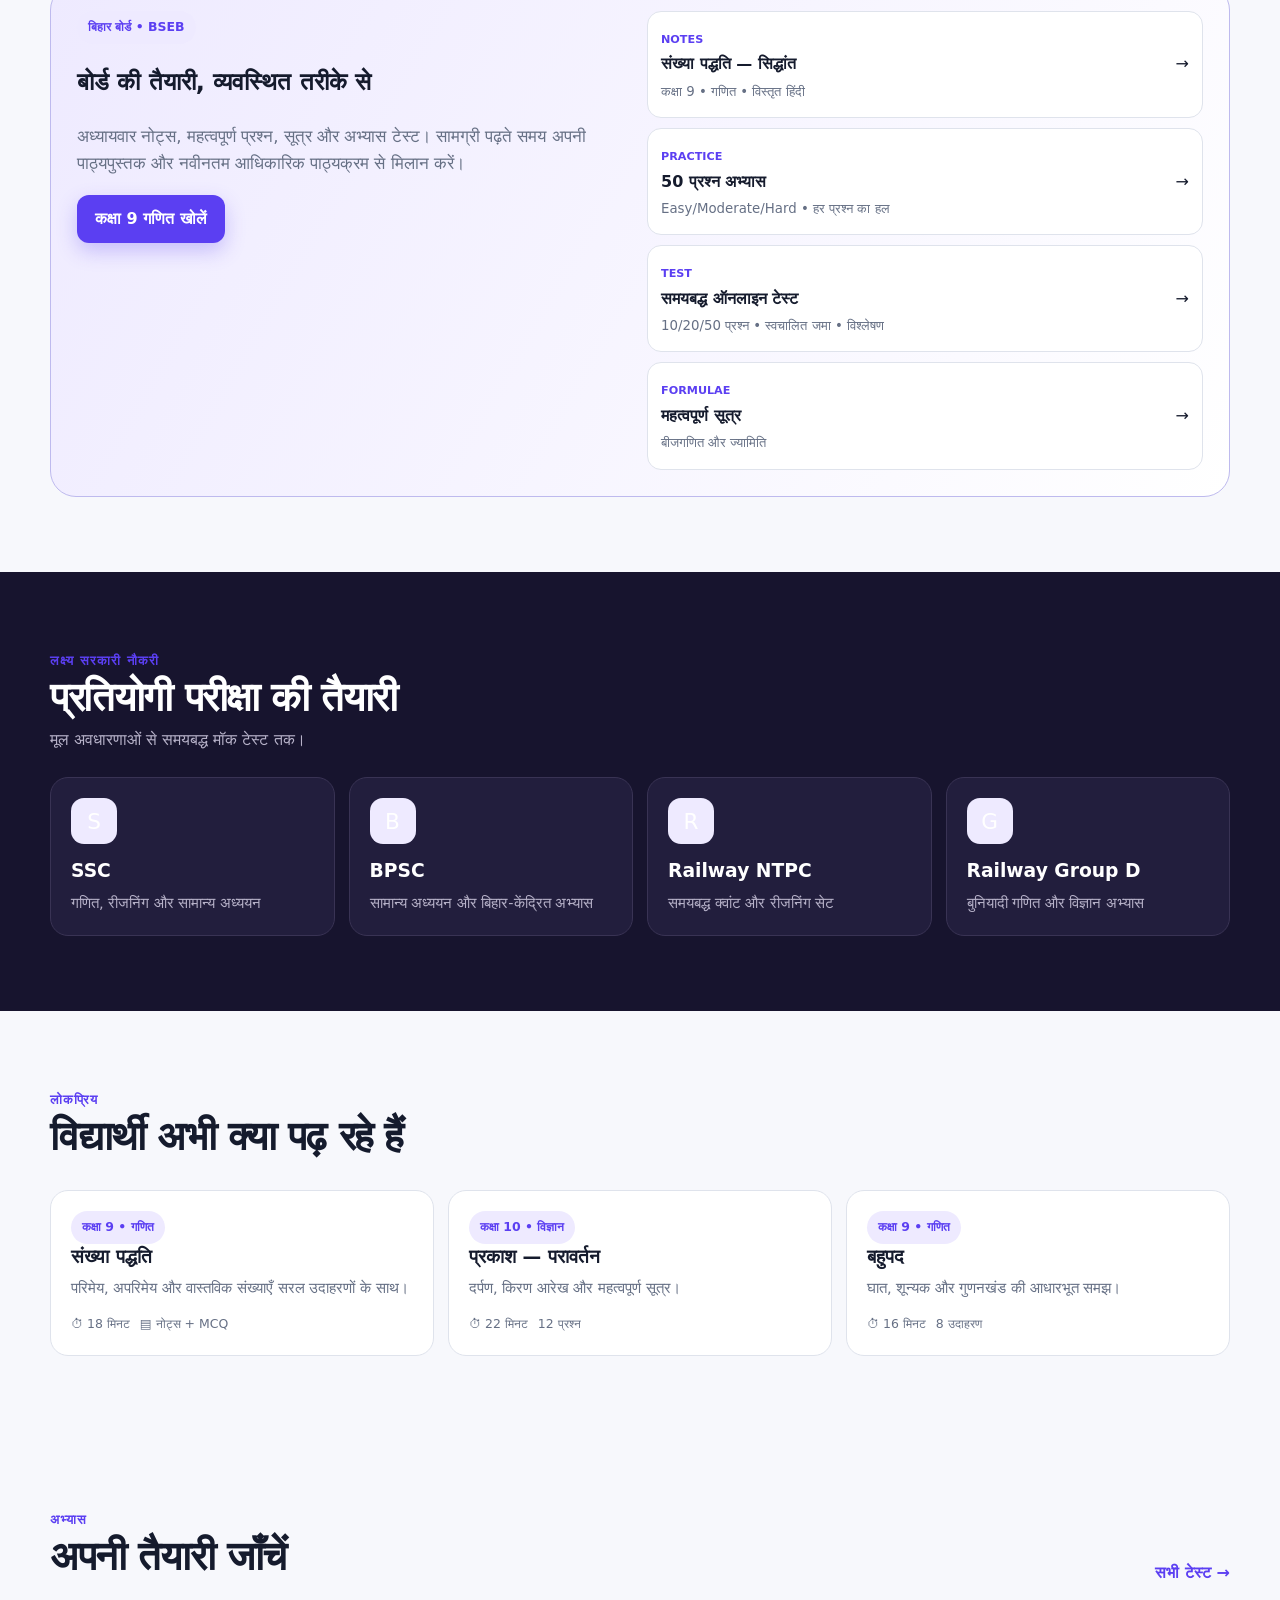
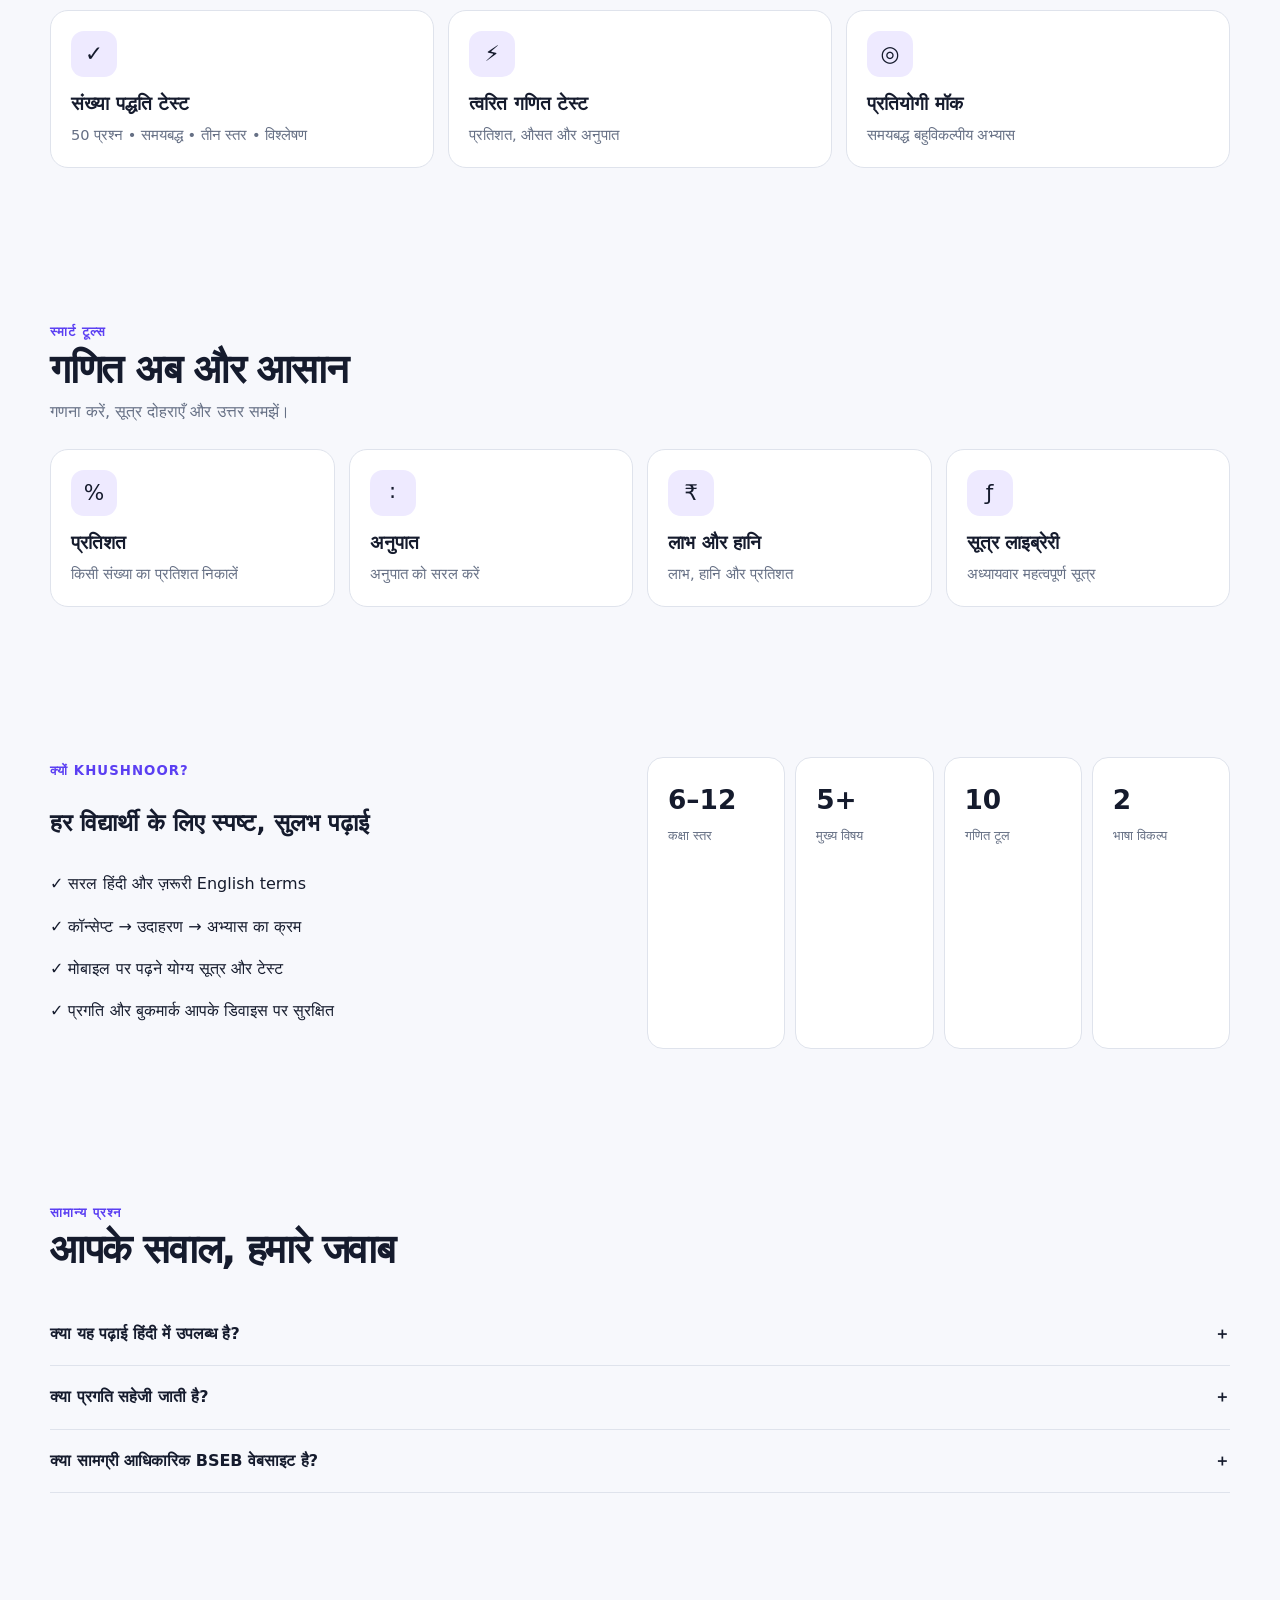
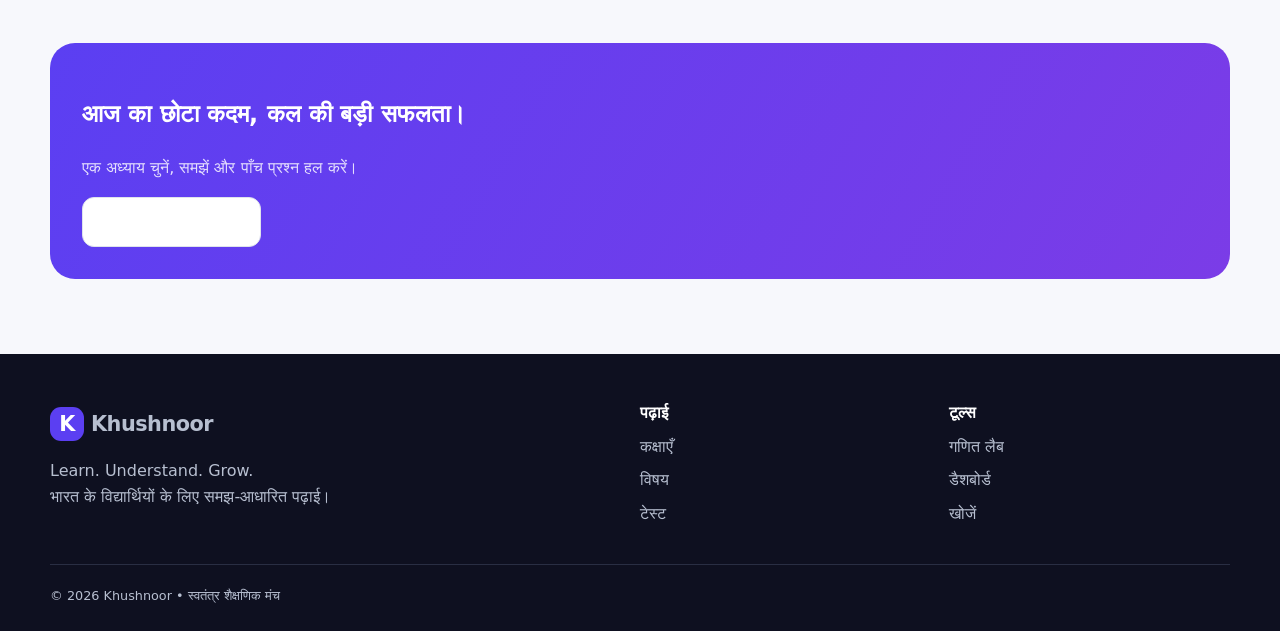
==== commit 7448d979: "Add Class 9 Maths Ch1 complete package: detailed Hindi theory, 50 practice questions (Easy/Moderate/" ====
--- a/index.html
+++ b/index.html
@@ -1,12 +1,12 @@
 <!doctype html><html lang="hi"><head><meta charset="utf-8"><meta name="viewport" content="width=device-width,initial-scale=1"><title>Khushnoor — कक्षा 6–12 और प्रतियोगी परीक्षाओं की पढ़ाई</title><meta name="description" content="हिंदी में गणित, विज्ञान, सामाजिक विज्ञान, BSEB नोट्स, प्रैक्टिस टेस्ट और प्रतियोगी परीक्षाओं की तैयारी।"><link rel="canonical" href="https://khushnoorm.github.io/"><meta property="og:title" content="Khushnoor — समझकर सीखें"><meta property="og:description" content="कक्षा 6–12, बिहार बोर्ड और प्रतियोगी परीक्षाओं के लिए आधुनिक लर्निंग प्लेटफ़ॉर्म।"><meta property="og:type" content="website"><meta property="og:url" content="https://khushnoorm.github.io/"><link rel="stylesheet" href="assets/styles.css"><script type="application/ld+json">{"@context":"https://schema.org","@type":"EducationalOrganization","name":"Khushnoor","url":"https://khushnoorm.github.io/","description":"Hindi-first learning platform for Indian students."}</script></head><body>
 <a class="skip" href="#main">मुख्य सामग्री पर जाएँ</a><header class="site-header"><div class="container nav-wrap"><a class="brand" href="index.html"><span class="brand-mark">K</span>Khush<em>noor</em></a><nav class="nav-links" aria-label="मुख्य नेविगेशन"><a href="#classes">कक्षाएँ</a><a href="#subjects">विषय</a><a href="#bseb">बिहार बोर्ड</a><a href="#exams">परीक्षाएँ</a><a href="math-lab.html">गणित लैब</a><a href="dashboard.html">डैशबोर्ड</a></nav><div class="nav-actions"><button class="icon-btn" id="langBtn" onclick="toggleLang()" aria-label="भाषा बदलें">EN</button><button class="icon-btn" id="themeBtn" onclick="toggleTheme()" aria-label="रंग मोड बदलें">🌙</button><button class="menu-btn" id="menuBtn" onclick="toggleMenu()" aria-label="मेन्यू खोलें" aria-expanded="false">☰</button></div></div><nav class="container mobile-nav" id="mobileNav" aria-label="मोबाइल नेविगेशन"><a href="#classes">कक्षाएँ</a><a href="#subjects">विषय</a><a href="#bseb">बिहार बोर्ड</a><a href="#exams">प्रतियोगी परीक्षाएँ</a><a href="math-lab.html">गणित लैब</a><a href="dashboard.html">मेरा डैशबोर्ड</a></nav></header>
-<main id="main"><section class="hero"><div class="container hero-grid"><div><div class="eyebrow">भारत के विद्यार्थियों के लिए</div><h1>रटें नहीं।<br><span>समझकर सीखें।</span></h1><p class="lead">कक्षा 6 से 12, बिहार बोर्ड और प्रतियोगी परीक्षाओं की तैयारी — सरल हिंदी, स्पष्ट कॉन्सेप्ट और नियमित अभ्यास के साथ।</p><div class="search-box"><span aria-hidden="true" style="padding:12px">⌕</span><input class="global-search" aria-label="पढ़ाई खोजें" placeholder="क्या पढ़ना चाहते हैं?" autocomplete="off"><button class="btn btn-primary" onclick="this.previousElementSibling.dispatchEvent(new KeyboardEvent('keydown',{key:'Enter'}))" aria-label="खोजें">खोजें</button><div class="search-suggestions" role="listbox"></div></div><div class="hero-actions"><a class="btn btn-primary" href="#classes">पढ़ना शुरू करें →</a><a class="btn btn-secondary" href="test.html">मुफ़्त टेस्ट दें</a></div><div class="meta"><span>✓ हिंदी में कॉन्सेप्ट</span><span>✓ मोबाइल-फ्रेंडली</span><span>✓ अपनी गति से सीखें</span></div></div><aside class="hero-panel" aria-label="आज का सूत्र"><div class="daily"><span class="badge">✦ आज का सूत्र</span><div class="formula">a² − b²</div><p>= (a + b)(a − b)</p><div class="streak"><div><b>7</b><small>कक्षाएँ</small></div><div><b>5+</b><small>विषय</small></div><div><b>10</b><small>मैथ टूल्स</small></div></div></div></aside></div></section>
+<main id="main"><section class="hero"><div class="container hero-grid"><div><div class="eyebrow">भारत के विद्यार्थियों के लिए</div><h1>रटें नहीं।<br><span>समझकर सीखें।</span></h1><p class="lead">कक्षा 6 से 12, बिहार बोर्ड और प्रतियोगी परीक्षाओं की तैयारी — सरल हिंदी, स्पष्ट कॉन्सेप्ट और नियमित अभ्यास के साथ।</p><div class="search-box"><span aria-hidden="true" style="padding:12px">⌕</span><input class="global-search" aria-label="पढ़ाई खोजें" placeholder="क्या पढ़ना चाहते हैं?" autocomplete="off"><button class="btn btn-primary" onclick="this.previousElementSibling.dispatchEvent(new KeyboardEvent('keydown',{key:'Enter'}))" aria-label="खोजें">खोजें</button><div class="search-suggestions" role="listbox"></div></div><div class="hero-actions"><a class="btn btn-primary" href="#classes">पढ़ना शुरू करें →</a><a class="btn btn-secondary" href="test.html">मुफ़्त टेस्ट दें</a><a class="btn btn-ghost" href="class-9-math-chapter-1-questions.html">50 प्रश्न देखें</a></div><div class="meta"><span>✓ हिंदी में कॉन्सेप्ट</span><span>✓ मोबाइल-फ्रेंडली</span><span>✓ अपनी गति से सीखें</span></div></div><aside class="hero-panel" aria-label="आज का सूत्र"><div class="daily"><span class="badge">✦ आज का सूत्र</span><div class="formula">a² − b²</div><p>= (a + b)(a − b)</p><div class="streak"><div><b>7</b><small>कक्षाएँ</small></div><div><b>5+</b><small>विषय</small></div><div><b>10</b><small>मैथ टूल्स</small></div></div></div></aside></div></section>
 <section id="classes"><div class="container"><div class="section-head"><div><span class="eyebrow">अपनी कक्षा चुनें</span><h2>कक्षा के अनुसार पढ़ाई</h2><p>सही स्तर से शुरू करें और अध्यायवार आगे बढ़ें।</p></div></div><div class="class-strip"> <a class="class-pill" href="search.html?q=कक्षा 6">6</a><a class="class-pill" href="search.html?q=कक्षा 7">7</a><a class="class-pill" href="search.html?q=कक्षा 8">8</a><a class="class-pill" href="class-9-math-chapter-1-notes.html">9</a><a class="class-pill" href="search.html?q=कक्षा 10">10</a><a class="class-pill" href="search.html?q=कक्षा 11">11</a><a class="class-pill" href="search.html?q=कक्षा 12">12</a></div></div></section>
 <section id="subjects"><div class="container"><div class="section-head"><div><span class="eyebrow">विषय</span><h2>आज क्या पढ़ेंगे?</h2></div><a class="text-link" href="search.html">सभी देखें →</a></div><div class="grid grid-3"><a class="card subject-card" href="class-9-math-chapter-1-notes.html"><span class="card-icon">∑</span><div><h3>गणित</h3><p>अंकगणित, बीजगणित, ज्यामिति</p></div></a><a class="card subject-card" href="search.html?q=विज्ञान"><span class="card-icon">⚗</span><div><h3>विज्ञान</h3><p>भौतिकी, रसायन और जीव विज्ञान</p></div></a><a class="card subject-card" href="search.html?q=सामाजिक विज्ञान"><span class="card-icon">◎</span><div><h3>सामाजिक विज्ञान</h3><p>इतिहास, भूगोल, नागरिक शास्त्र</p></div></a><a class="card subject-card" href="search.html?q=हिंदी"><span class="card-icon">अ</span><div><h3>हिंदी</h3><p>व्याकरण, गद्य और पद्य</p></div></a><a class="card subject-card" href="search.html?q=English"><span class="card-icon">A</span><div><h3>English</h3><p>Grammar, prose and writing</p></div></a><a class="card subject-card" href="math-lab.html"><span class="card-icon">⌗</span><div><h3>गणित लैब</h3><p>कैलकुलेटर और सूत्र संग्रह</p></div></a></div></div></section>
-<section id="bseb"><div class="container"><div class="bseb grid grid-2"><div><span class="badge">बिहार बोर्ड • BSEB</span><h2>बोर्ड की तैयारी, व्यवस्थित तरीके से</h2><p class="lead">अध्यायवार नोट्स, महत्वपूर्ण प्रश्न, सूत्र और अभ्यास टेस्ट। सामग्री पढ़ते समय अपनी पाठ्यपुस्तक और नवीनतम आधिकारिक पाठ्यक्रम से मिलान करें।</p><a class="btn btn-primary" href="class-9-math-chapter-1-notes.html">कक्षा 9 गणित खोलें</a></div><div class="material-list"><a class="material" href="class-9-math-chapter-1-notes.html"><div><span class="type">Notes</span><p>संख्या पद्धति</p><small>कक्षा 9 • गणित</small></div><span class="arrow">→</span></a><a class="material" href="test.html"><div><span class="type">Test</span><p>अध्याय अभ्यास टेस्ट</p><small>10 प्रश्न • तुरंत परिणाम</small></div><span class="arrow">→</span></a><a class="material" href="math-lab.html#formulae"><div><span class="type">Formulae</span><p>महत्वपूर्ण सूत्र</p><small>बीजगणित और ज्यामिति</small></div><span class="arrow">→</span></a></div></div></div></section>
+<section id="bseb"><div class="container"><div class="bseb grid grid-2"><div><span class="badge">बिहार बोर्ड • BSEB</span><h2>बोर्ड की तैयारी, व्यवस्थित तरीके से</h2><p class="lead">अध्यायवार नोट्स, महत्वपूर्ण प्रश्न, सूत्र और अभ्यास टेस्ट। सामग्री पढ़ते समय अपनी पाठ्यपुस्तक और नवीनतम आधिकारिक पाठ्यक्रम से मिलान करें।</p><a class="btn btn-primary" href="class-9-math-chapter-1-notes.html">कक्षा 9 गणित खोलें</a></div><div class="material-list"><a class="material" href="class-9-math-chapter-1-notes.html"><div><span class="type">Notes</span><p>संख्या पद्धति — सिद्धांत</p><small>कक्षा 9 • गणित • विस्तृत हिंदी</small></div><span class="arrow">→</span></a><a class="material" href="class-9-math-chapter-1-questions.html"><div><span class="type">Practice</span><p>50 प्रश्न अभ्यास</p><small>Easy/Moderate/Hard • हर प्रश्न का हल</small></div><span class="arrow">→</span></a><a class="material" href="test.html"><div><span class="type">Test</span><p>समयबद्ध ऑनलाइन टेस्ट</p><small>10/20/50 प्रश्न • स्वचालित जमा • विश्लेषण</small></div><span class="arrow">→</span></a><a class="material" href="math-lab.html#formulae"><div><span class="type">Formulae</span><p>महत्वपूर्ण सूत्र</p><small>बीजगणित और ज्यामिति</small></div><span class="arrow">→</span></a></div></div></div></section>
 <section class="band" id="exams"><div class="container"><div class="section-head"><div><span class="eyebrow">लक्ष्य सरकारी नौकरी</span><h2>प्रतियोगी परीक्षा की तैयारी</h2><p>मूल अवधारणाओं से समयबद्ध मॉक टेस्ट तक।</p></div></div><div class="grid grid-4"><a class="card" href="test.html"><div class="card-icon">S</div><h3>SSC</h3><p>गणित, रीजनिंग और सामान्य अध्ययन</p></a><a class="card" href="search.html?q=BPSC"><div class="card-icon">B</div><h3>BPSC</h3><p>सामान्य अध्ययन और बिहार-केंद्रित अभ्यास</p></a><a class="card" href="test.html"><div class="card-icon">R</div><h3>Railway NTPC</h3><p>समयबद्ध क्वांट और रीजनिंग सेट</p></a><a class="card" href="test.html"><div class="card-icon">G</div><h3>Railway Group D</h3><p>बुनियादी गणित और विज्ञान अभ्यास</p></a></div></div></section>
 <section><div class="container"><div class="section-head"><div><span class="eyebrow">लोकप्रिय</span><h2>विद्यार्थी अभी क्या पढ़ रहे हैं</h2></div></div><div class="grid grid-3"><a class="card" href="class-9-math-chapter-1-notes.html"><span class="badge">कक्षा 9 • गणित</span><h3>संख्या पद्धति</h3><p>परिमेय, अपरिमेय और वास्तविक संख्याएँ सरल उदाहरणों के साथ।</p><div class="meta"><span>⏱ 18 मिनट</span><span>▤ नोट्स + MCQ</span></div></a><a class="card" href="search.html?q=प्रकाश"><span class="badge">कक्षा 10 • विज्ञान</span><h3>प्रकाश — परावर्तन</h3><p>दर्पण, किरण आरेख और महत्वपूर्ण सूत्र।</p><div class="meta"><span>⏱ 22 मिनट</span><span>12 प्रश्न</span></div></a><a class="card" href="search.html?q=बहुपद"><span class="badge">कक्षा 9 • गणित</span><h3>बहुपद</h3><p>घात, शून्यक और गुणनखंड की आधारभूत समझ।</p><div class="meta"><span>⏱ 16 मिनट</span><span>8 उदाहरण</span></div></a></div></div></section>
-<section><div class="container"><div class="section-head"><div><span class="eyebrow">अभ्यास</span><h2>अपनी तैयारी जाँचें</h2></div><a class="text-link" href="test.html">सभी टेस्ट →</a></div><div class="grid grid-3"><a class="card" href="test.html"><div class="card-icon">✓</div><h3>संख्या पद्धति क्विज़</h3><p>10 प्रश्न • 10 मिनट • उत्तर की व्याख्या</p></a><a class="card" href="test.html"><div class="card-icon">⚡</div><h3>त्वरित गणित टेस्ट</h3><p>प्रतिशत, औसत और अनुपात</p></a><a class="card" href="test.html"><div class="card-icon">◎</div><h3>प्रतियोगी मॉक</h3><p>समयबद्ध बहुविकल्पीय अभ्यास</p></a></div></div></section>
+<section><div class="container"><div class="section-head"><div><span class="eyebrow">अभ्यास</span><h2>अपनी तैयारी जाँचें</h2></div><a class="text-link" href="test.html">सभी टेस्ट →</a></div><div class="grid grid-3"><a class="card" href="test.html"><div class="card-icon">✓</div><h3>संख्या पद्धति टेस्ट</h3><p>50 प्रश्न • समयबद्ध • तीन स्तर • विश्लेषण</p></a><a class="card" href="test.html"><div class="card-icon">⚡</div><h3>त्वरित गणित टेस्ट</h3><p>प्रतिशत, औसत और अनुपात</p></a><a class="card" href="test.html"><div class="card-icon">◎</div><h3>प्रतियोगी मॉक</h3><p>समयबद्ध बहुविकल्पीय अभ्यास</p></a></div></div></section>
 <section><div class="container"><div class="section-head"><div><span class="eyebrow">स्मार्ट टूल्स</span><h2>गणित अब और आसान</h2><p>गणना करें, सूत्र दोहराएँ और उत्तर समझें।</p></div></div><div class="grid grid-4"><a class="card" href="math-lab.html"><div class="card-icon">%</div><h3>प्रतिशत</h3><p>किसी संख्या का प्रतिशत निकालें</p></a><a class="card" href="math-lab.html"><div class="card-icon">∶</div><h3>अनुपात</h3><p>अनुपात को सरल करें</p></a><a class="card" href="math-lab.html"><div class="card-icon">₹</div><h3>लाभ और हानि</h3><p>लाभ, हानि और प्रतिशत</p></a><a class="card" href="math-lab.html#formulae"><div class="card-icon">ƒ</div><h3>सूत्र लाइब्रेरी</h3><p>अध्यायवार महत्वपूर्ण सूत्र</p></a></div></div></section>
 <section><div class="container"><div class="grid grid-2"><div><span class="eyebrow">क्यों Khushnoor?</span><h2>हर विद्यार्थी के लिए स्पष्ट, सुलभ पढ़ाई</h2><ul class="checklist"><li>✓ सरल हिंदी और ज़रूरी English terms</li><li>✓ कॉन्सेप्ट → उदाहरण → अभ्यास का क्रम</li><li>✓ मोबाइल पर पढ़ने योग्य सूत्र और टेस्ट</li><li>✓ प्रगति और बुकमार्क आपके डिवाइस पर सुरक्षित</li></ul></div><div class="stats"><div class="stat"><b>6–12</b><small>कक्षा स्तर</small></div><div class="stat"><b>5+</b><small>मुख्य विषय</small></div><div class="stat"><b>10</b><small>गणित टूल</small></div><div class="stat"><b>2</b><small>भाषा विकल्प</small></div></div></div></div></section>
 <section><div class="container"><div class="section-head"><div><span class="eyebrow">सामान्य प्रश्न</span><h2>आपके सवाल, हमारे जवाब</h2></div></div><div class="faq"><button onclick="toggleFaq(this)" aria-expanded="false">क्या यह पढ़ाई हिंदी में उपलब्ध है?<span>＋</span></button><p>हाँ। इंटरफ़ेस और मुख्य व्याख्या हिंदी में हैं, साथ में उपयोगी English terms भी दिए जाते हैं।</p></div><div class="faq"><button onclick="toggleFaq(this)" aria-expanded="false">क्या प्रगति सहेजी जाती है?<span>＋</span></button><p>हाँ। पूर्ण किए पाठ, बुकमार्क और टेस्ट स्कोर इसी ब्राउज़र में सुरक्षित रहते हैं।</p></div><div class="faq"><button onclick="toggleFaq(this)" aria-expanded="false">क्या सामग्री आधिकारिक BSEB वेबसाइट है?<span>＋</span></button><p>नहीं। यह स्वतंत्र शैक्षणिक प्लेटफ़ॉर्म है। परीक्षा तिथि और आधिकारिक सूचना के लिए BSEB के आधिकारिक स्रोत देखें।</p></div></div></section>
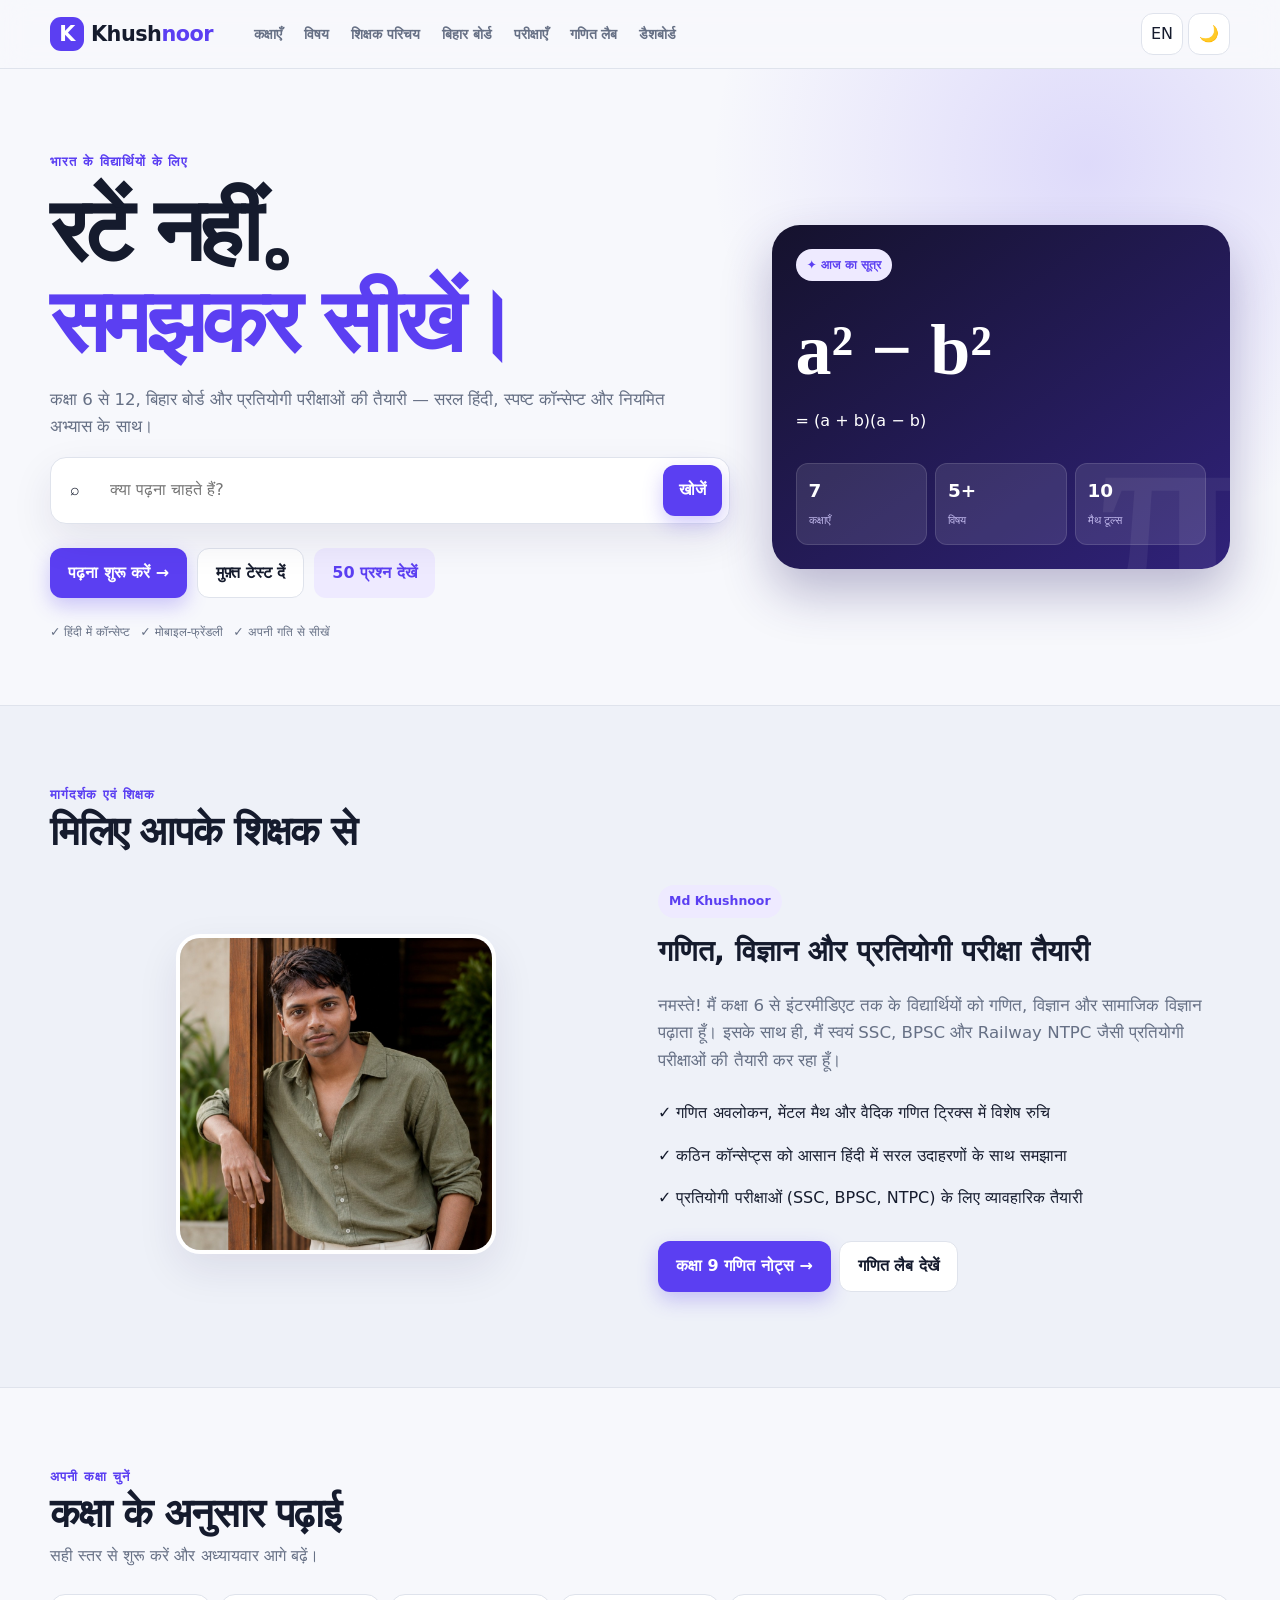
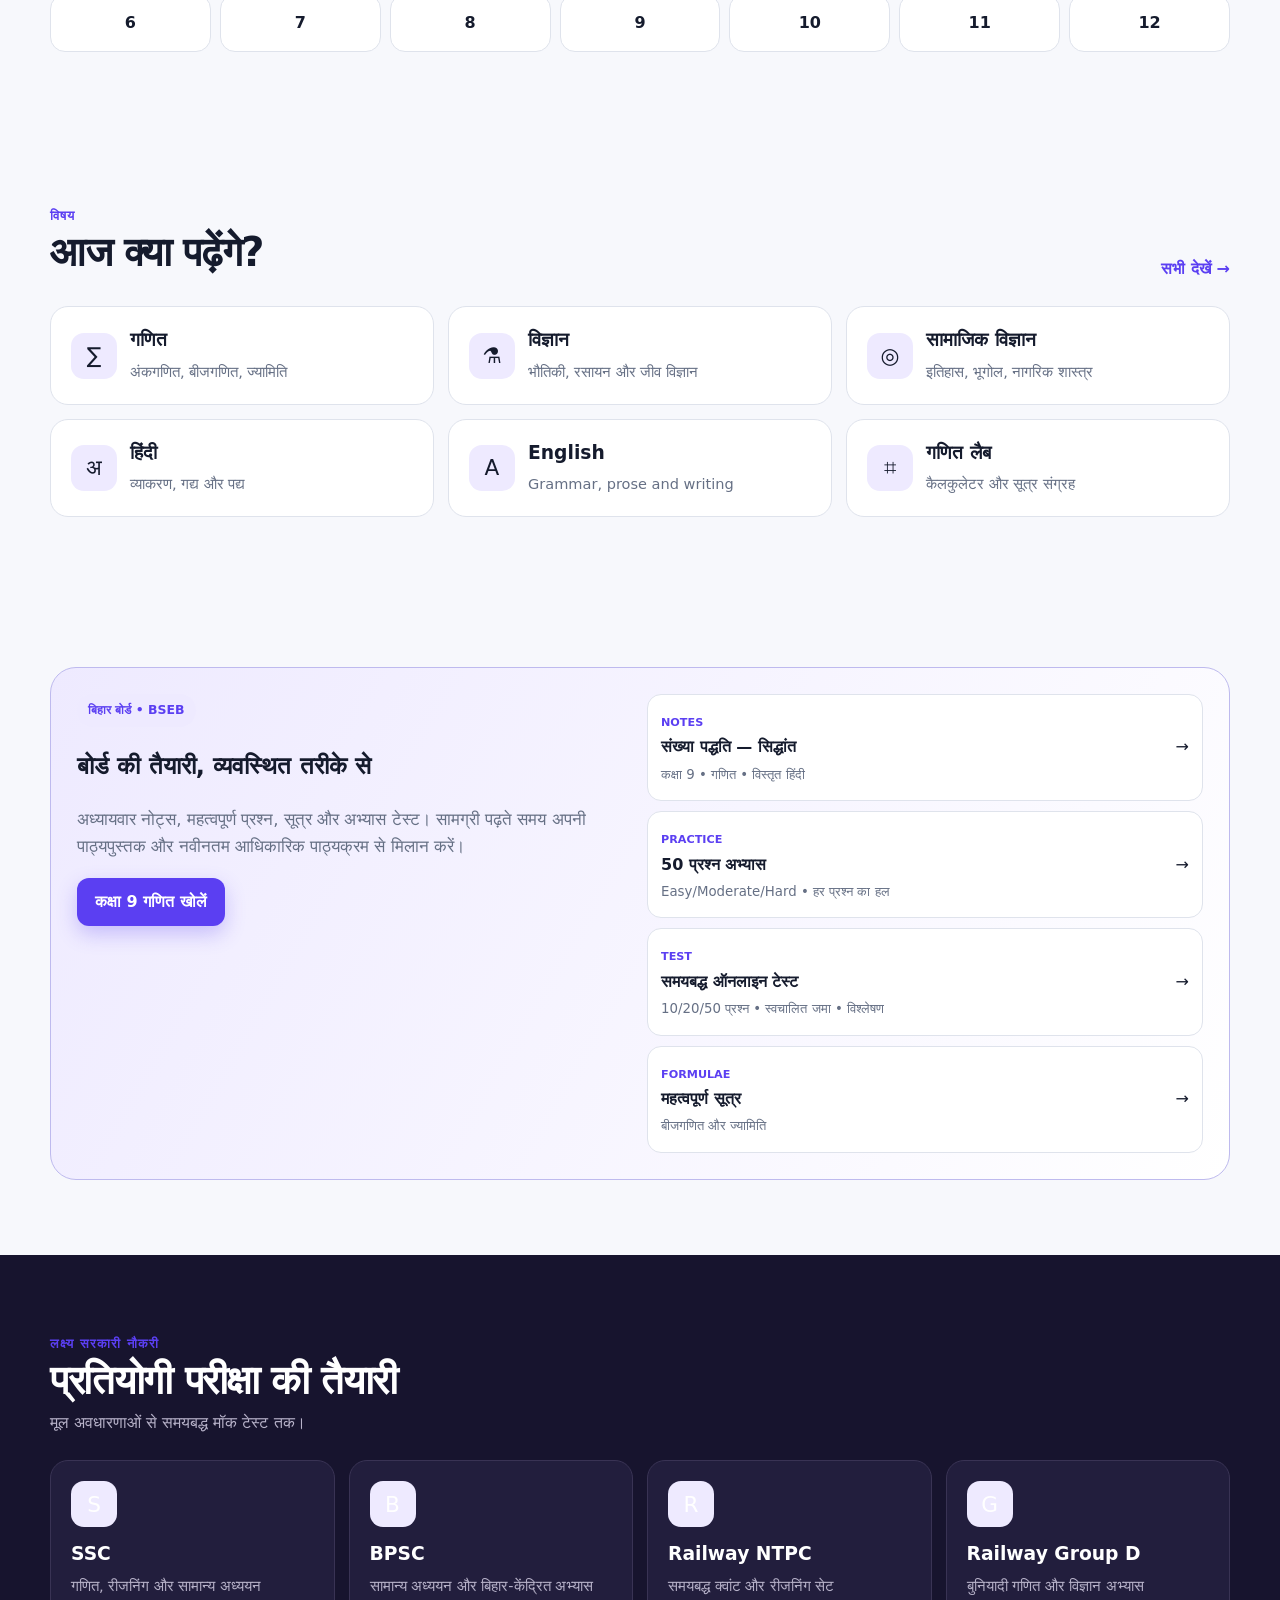
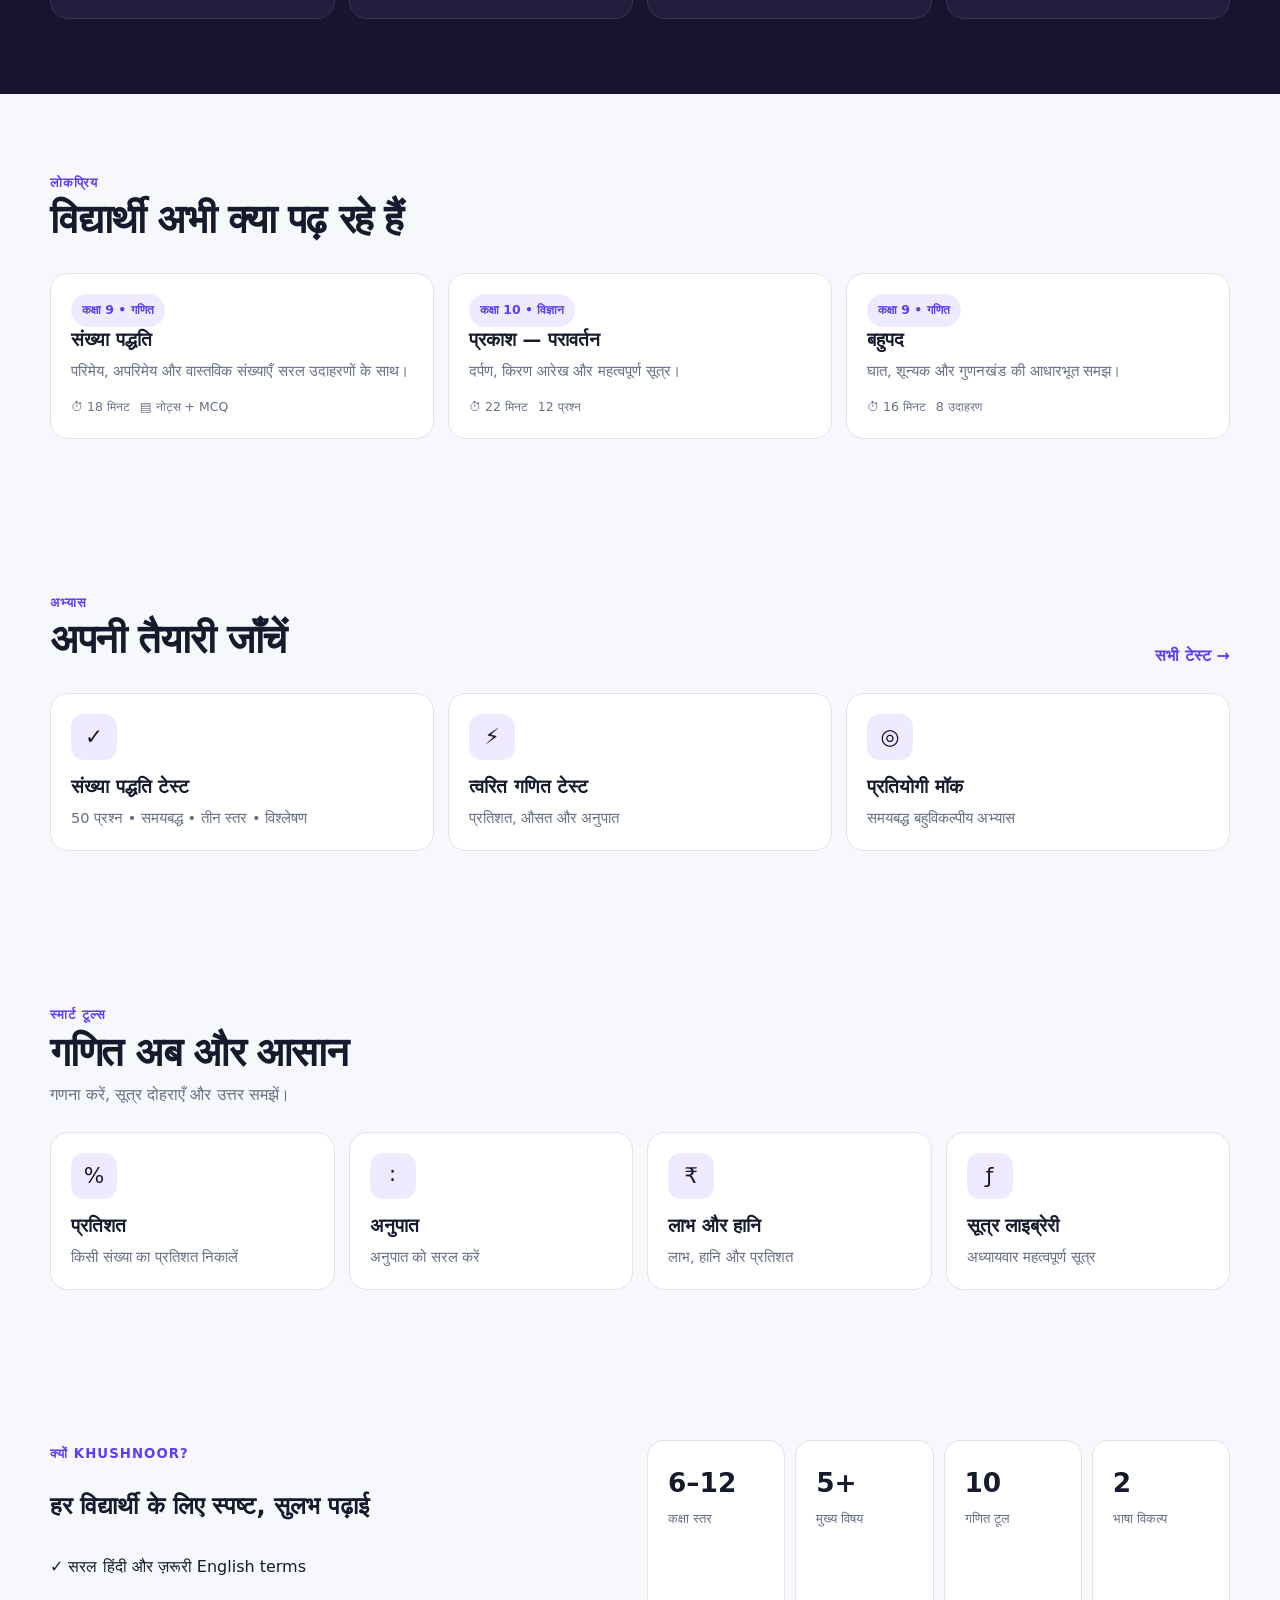
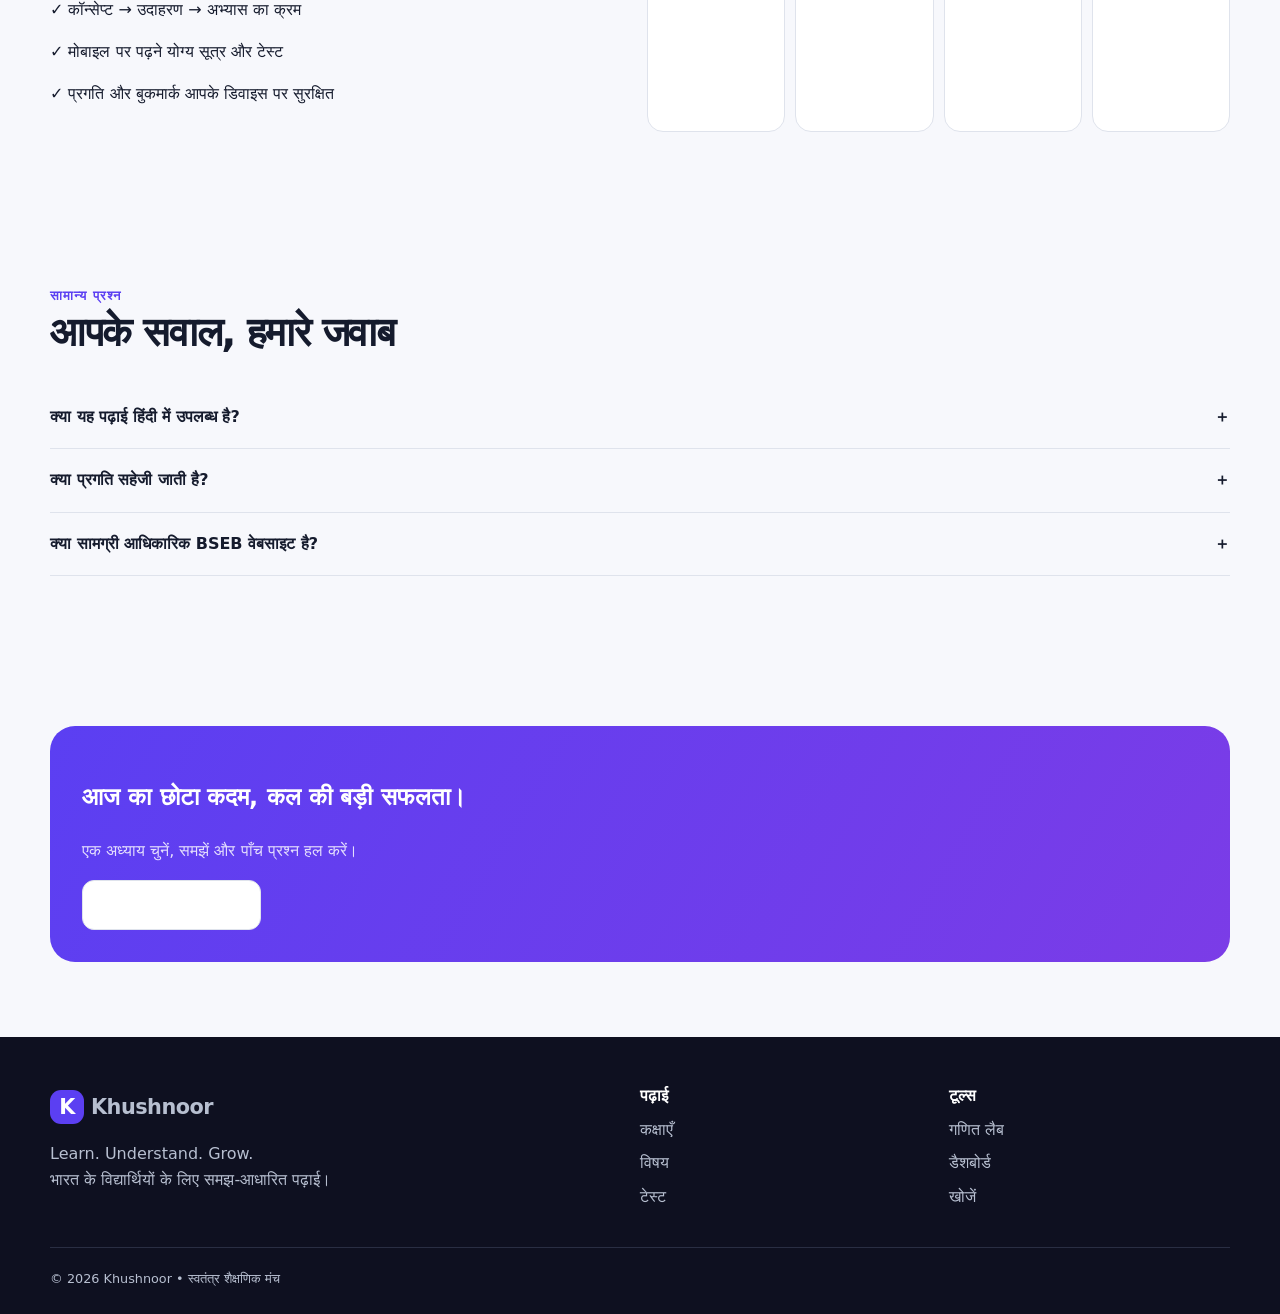
==== commit d1d2ed7a: "Add Educator Profile section with khushnoor.jpg to index.html" ====
--- a/index.html
+++ b/index.html
@@ -1,9 +1,38 @@
 <!doctype html><html lang="hi"><head><meta charset="utf-8"><meta name="viewport" content="width=device-width,initial-scale=1"><title>Khushnoor — कक्षा 6–12 और प्रतियोगी परीक्षाओं की पढ़ाई</title><meta name="description" content="हिंदी में गणित, विज्ञान, सामाजिक विज्ञान, BSEB नोट्स, प्रैक्टिस टेस्ट और प्रतियोगी परीक्षाओं की तैयारी।"><link rel="canonical" href="https://khushnoorm.github.io/"><meta property="og:title" content="Khushnoor — समझकर सीखें"><meta property="og:description" content="कक्षा 6–12, बिहार बोर्ड और प्रतियोगी परीक्षाओं के लिए आधुनिक लर्निंग प्लेटफ़ॉर्म।"><meta property="og:type" content="website"><meta property="og:url" content="https://khushnoorm.github.io/"><link rel="stylesheet" href="assets/styles.css"><script type="application/ld+json">{"@context":"https://schema.org","@type":"EducationalOrganization","name":"Khushnoor","url":"https://khushnoorm.github.io/","description":"Hindi-first learning platform for Indian students."}</script></head><body>
-<a class="skip" href="#main">मुख्य सामग्री पर जाएँ</a><header class="site-header"><div class="container nav-wrap"><a class="brand" href="index.html"><span class="brand-mark">K</span>Khush<em>noor</em></a><nav class="nav-links" aria-label="मुख्य नेविगेशन"><a href="#classes">कक्षाएँ</a><a href="#subjects">विषय</a><a href="#bseb">बिहार बोर्ड</a><a href="#exams">परीक्षाएँ</a><a href="math-lab.html">गणित लैब</a><a href="dashboard.html">डैशबोर्ड</a></nav><div class="nav-actions"><button class="icon-btn" id="langBtn" onclick="toggleLang()" aria-label="भाषा बदलें">EN</button><button class="icon-btn" id="themeBtn" onclick="toggleTheme()" aria-label="रंग मोड बदलें">🌙</button><button class="menu-btn" id="menuBtn" onclick="toggleMenu()" aria-label="मेन्यू खोलें" aria-expanded="false">☰</button></div></div><nav class="container mobile-nav" id="mobileNav" aria-label="मोबाइल नेविगेशन"><a href="#classes">कक्षाएँ</a><a href="#subjects">विषय</a><a href="#bseb">बिहार बोर्ड</a><a href="#exams">प्रतियोगी परीक्षाएँ</a><a href="math-lab.html">गणित लैब</a><a href="dashboard.html">मेरा डैशबोर्ड</a></nav></header>
-<main id="main"><section class="hero"><div class="container hero-grid"><div><div class="eyebrow">भारत के विद्यार्थियों के लिए</div><h1>रटें नहीं।<br><span>समझकर सीखें।</span></h1><p class="lead">कक्षा 6 से 12, बिहार बोर्ड और प्रतियोगी परीक्षाओं की तैयारी — सरल हिंदी, स्पष्ट कॉन्सेप्ट और नियमित अभ्यास के साथ।</p><div class="search-box"><span aria-hidden="true" style="padding:12px">⌕</span><input class="global-search" aria-label="पढ़ाई खोजें" placeholder="क्या पढ़ना चाहते हैं?" autocomplete="off"><button class="btn btn-primary" onclick="this.previousElementSibling.dispatchEvent(new KeyboardEvent('keydown',{key:'Enter'}))" aria-label="खोजें">खोजें</button><div class="search-suggestions" role="listbox"></div></div><div class="hero-actions"><a class="btn btn-primary" href="#classes">पढ़ना शुरू करें →</a><a class="btn btn-secondary" href="test.html">मुफ़्त टेस्ट दें</a><a class="btn btn-ghost" href="class-9-math-chapter-1-questions.html">50 प्रश्न देखें</a></div><div class="meta"><span>✓ हिंदी में कॉन्सेप्ट</span><span>✓ मोबाइल-फ्रेंडली</span><span>✓ अपनी गति से सीखें</span></div></div><aside class="hero-panel" aria-label="आज का सूत्र"><div class="daily"><span class="badge">✦ आज का सूत्र</span><div class="formula">a² − b²</div><p>= (a + b)(a − b)</p><div class="streak"><div><b>7</b><small>कक्षाएँ</small></div><div><b>5+</b><small>विषय</small></div><div><b>10</b><small>मैथ टूल्स</small></div></div></div></aside></div></section>
+<a class="skip" href="#main">मुख्य सामग्री पर जाएँ</a><header class="site-header"><div class="container nav-wrap"><a class="brand" href="index.html"><span class="brand-mark">K</span>Khush<em>noor</em></a><nav class="nav-links" aria-label="मुख्य नेविगेशन"><a href="#classes">कक्षाएँ</a><a href="#subjects">विषय</a><a href="#educator">शिक्षक परिचय</a><a href="#bseb">बिहार बोर्ड</a><a href="#exams">परीक्षाएँ</a><a href="math-lab.html">गणित लैब</a><a href="dashboard.html">डैशबोर्ड</a></nav><div class="nav-actions"><button class="icon-btn" id="langBtn" onclick="toggleLang()" aria-label="भाषा बदलें">EN</button><button class="icon-btn" id="themeBtn" onclick="toggleTheme()" aria-label="रंग मोड बदलें">🌙</button><button class="menu-btn" id="menuBtn" onclick="toggleMenu()" aria-label="मेन्यू खोलें" aria-expanded="false">☰</button></div></div><nav class="container mobile-nav" id="mobileNav" aria-label="मोबाइल नेविगेशन"><a href="#classes">कक्षाएँ</a><a href="#subjects">विषय</a><a href="#educator">शिक्षक परिचय</a><a href="#bseb">बिहार बोर्ड</a><a href="#exams">प्रतियोगी परीक्षाएँ</a><a href="math-lab.html">गणित लैब</a><a href="dashboard.html">मेरा डैशबोर्ड</a></nav></header>
+<main id="main"><section class="hero"><div class="container hero-grid"><div><div class="eyebrow">भारत के विद्यार्थियों के लिए</div><h1>रटें नहीं。<br><span>समझकर सीखें।</span></h1><p class="lead">कक्षा 6 से 12, बिहार बोर्ड और प्रतियोगी परीक्षाओं की तैयारी — सरल हिंदी, स्पष्ट कॉन्सेप्ट और नियमित अभ्यास के साथ।</p><div class="search-box"><span aria-hidden="true" style="padding:12px">⌕</span><input class="global-search" aria-label="पढ़ाई खोजें" placeholder="क्या पढ़ना चाहते हैं?" autocomplete="off"><button class="btn btn-primary" onclick="this.previousElementSibling.dispatchEvent(new KeyboardEvent('keydown',{key:'Enter'}))" aria-label="खोजें">खोजें</button><div class="search-suggestions" role="listbox"></div></div><div class="hero-actions"><a class="btn btn-primary" href="#classes">पढ़ना शुरू करें →</a><a class="btn btn-secondary" href="test.html">मुफ़्त टेस्ट दें</a><a class="btn btn-ghost" href="class-9-math-chapter-1-questions.html">50 प्रश्न देखें</a></div><div class="meta"><span>✓ हिंदी में कॉन्सेप्ट</span><span>✓ मोबाइल-फ्रेंडली</span><span>✓ अपनी गति से सीखें</span></div></div><aside class="hero-panel" aria-label="आज का सूत्र"><div class="daily"><span class="badge">✦ आज का सूत्र</span><div class="formula">a² − b²</div><p>= (a + b)(a − b)</p><div class="streak"><div><b>7</b><small>कक्षाएँ</small></div><div><b>5+</b><small>विषय</small></div><div><b>10</b><small>मैथ टूल्स</small></div></div></div></aside></div></section>
+
+<!-- EDUCATOR PROFILE SECTION -->
+<section id="educator" style="background:var(--surface-2);border-top:1px solid var(--line);border-bottom:1px solid var(--line)">
+<div class="container">
+<div class="section-head">
+<div><span class="eyebrow">मार्गदर्शक एवं शिक्षक</span><h2>मिलिए आपके शिक्षक से</h2></div>
+</div>
+<div class="grid grid-2" style="align-items:center;gap:36px">
+<div style="text-align:center">
+<img src="khushnoor.jpg" alt="Khushnoor — Mathematics Educator" style="width:100%;max-width:320px;aspect-ratio:1;border-radius:24px;object-fit:cover;object-position:center 25%;box-shadow:var(--shadow);border:4px solid var(--surface)">
+</div>
+<div>
+<span class="badge">Md Khushnoor</span>
+<h3 style="font-size:1.8rem;margin:10px 0 12px">गणित, विज्ञान और प्रतियोगी परीक्षा तैयारी</h3>
+<p class="lead" style="margin-bottom:18px">नमस्ते! मैं कक्षा 6 से इंटरमीडिएट तक के विद्यार्थियों को गणित, विज्ञान और सामाजिक विज्ञान पढ़ाता हूँ। इसके साथ ही, मैं स्वयं SSC, BPSC और Railway NTPC जैसी प्रतियोगी परीक्षाओं की तैयारी कर रहा हूँ।</p>
+<ul class="checklist" style="margin-bottom:22px">
+<li>✓ गणित अवलोकन, मेंटल मैथ और वैदिक गणित ट्रिक्स में विशेष रुचि</li>
+<li>✓ कठिन कॉन्सेप्ट्स को आसान हिंदी में सरल उदाहरणों के साथ समझाना</li>
+<li>✓ प्रतियोगी परीक्षाओं (SSC, BPSC, NTPC) के लिए व्यावहारिक तैयारी</li>
+</ul>
+<div class="lesson-actions">
+<a class="btn btn-primary" href="class-9-math-chapter-1-notes.html">कक्षा 9 गणित नोट्स →</a>
+<a class="btn btn-secondary" href="math-lab.html">गणित लैब देखें</a>
+</div>
+</div>
+</div>
+</div>
+</section>
+
 <section id="classes"><div class="container"><div class="section-head"><div><span class="eyebrow">अपनी कक्षा चुनें</span><h2>कक्षा के अनुसार पढ़ाई</h2><p>सही स्तर से शुरू करें और अध्यायवार आगे बढ़ें।</p></div></div><div class="class-strip"> <a class="class-pill" href="search.html?q=कक्षा 6">6</a><a class="class-pill" href="search.html?q=कक्षा 7">7</a><a class="class-pill" href="search.html?q=कक्षा 8">8</a><a class="class-pill" href="class-9-math-chapter-1-notes.html">9</a><a class="class-pill" href="search.html?q=कक्षा 10">10</a><a class="class-pill" href="search.html?q=कक्षा 11">11</a><a class="class-pill" href="search.html?q=कक्षा 12">12</a></div></div></section>
 <section id="subjects"><div class="container"><div class="section-head"><div><span class="eyebrow">विषय</span><h2>आज क्या पढ़ेंगे?</h2></div><a class="text-link" href="search.html">सभी देखें →</a></div><div class="grid grid-3"><a class="card subject-card" href="class-9-math-chapter-1-notes.html"><span class="card-icon">∑</span><div><h3>गणित</h3><p>अंकगणित, बीजगणित, ज्यामिति</p></div></a><a class="card subject-card" href="search.html?q=विज्ञान"><span class="card-icon">⚗</span><div><h3>विज्ञान</h3><p>भौतिकी, रसायन और जीव विज्ञान</p></div></a><a class="card subject-card" href="search.html?q=सामाजिक विज्ञान"><span class="card-icon">◎</span><div><h3>सामाजिक विज्ञान</h3><p>इतिहास, भूगोल, नागरिक शास्त्र</p></div></a><a class="card subject-card" href="search.html?q=हिंदी"><span class="card-icon">अ</span><div><h3>हिंदी</h3><p>व्याकरण, गद्य और पद्य</p></div></a><a class="card subject-card" href="search.html?q=English"><span class="card-icon">A</span><div><h3>English</h3><p>Grammar, prose and writing</p></div></a><a class="card subject-card" href="math-lab.html"><span class="card-icon">⌗</span><div><h3>गणित लैब</h3><p>कैलकुलेटर और सूत्र संग्रह</p></div></a></div></div></section>
-<section id="bseb"><div class="container"><div class="bseb grid grid-2"><div><span class="badge">बिहार बोर्ड • BSEB</span><h2>बोर्ड की तैयारी, व्यवस्थित तरीके से</h2><p class="lead">अध्यायवार नोट्स, महत्वपूर्ण प्रश्न, सूत्र और अभ्यास टेस्ट। सामग्री पढ़ते समय अपनी पाठ्यपुस्तक और नवीनतम आधिकारिक पाठ्यक्रम से मिलान करें।</p><a class="btn btn-primary" href="class-9-math-chapter-1-notes.html">कक्षा 9 गणित खोलें</a></div><div class="material-list"><a class="material" href="class-9-math-chapter-1-notes.html"><div><span class="type">Notes</span><p>संख्या पद्धति — सिद्धांत</p><small>कक्षा 9 • गणित • विस्तृत हिंदी</small></div><span class="arrow">→</span></a><a class="material" href="class-9-math-chapter-1-questions.html"><div><span class="type">Practice</span><p>50 प्रश्न अभ्यास</p><small>Easy/Moderate/Hard • हर प्रश्न का हल</small></div><span class="arrow">→</span></a><a class="material" href="test.html"><div><span class="type">Test</span><p>समयबद्ध ऑनलाइन टेस्ट</p><small>10/20/50 प्रश्न • स्वचालित जमा • विश्लेषण</small></div><span class="arrow">→</span></a><a class="material" href="math-lab.html#formulae"><div><span class="type">Formulae</span><p>महत्वपूर्ण सूत्र</p><small>बीजगणित और ज्यामिति</small></div><span class="arrow">→</span></a></div></div></div></section>
+<section id="bseb"><div class="container"><div class="bseb grid grid-2"><div><span class="badge">बिहार बोर्ड • BSEB</span><h2>बोर्ड की तैयारी, व्यवस्थित तरीके से</h2><p class="lead">अध्यायवार नोट्स, महत्वपूर्ण प्रश्न, सूत्र और अभ्यास टेस्ट। सामग्री पढ़ते समय अपनी पाठ्यपुस्तक और नवीनतम आधिकारिक पाठ्यक्रम से मिलान करें।</p><a class="btn btn-primary" href="class-9-math-chapter-1-notes.html">कक्षा 9 गणित खोलें</a></div><div class="material-list"><a class="material" href="class-9-math-chapter-1-notes.html"><div><span class="type">Notes</span><p>संख्या पद्धति — सिद्धांत</p><small>कक्षा 9 • गणित • विस्तृत हिंदी</small></div><span class="arrow">→</span></a><a class="material" href="class-9-math-chapter-1-questions.html"><div><span class="type">Practice</span><p>50 प्रश्न अभ्यास</p><small>Easy/Moderate/Hard • हर प्रश्न का हल</small></div><span class="arrow">→</span></a><a class="material" href="test.html"><div><span class="type">Test</span><p>समयबद्ध ऑनलाइन टेस्ट</p><small>10/20/50 प्रश्न • स्वचालित जमा • विश्लेषण</small></div><span class="arrow">→</span></a><a class="material" href="math-lab.html#formulae"><div><span class="type">Formulae</span><p>महत्वपूर्ण सूत्र</p><small>बीजगणित और ज्यामिति</small></div><span class="arrow">→</span></a></div></div></div></div></section>
 <section class="band" id="exams"><div class="container"><div class="section-head"><div><span class="eyebrow">लक्ष्य सरकारी नौकरी</span><h2>प्रतियोगी परीक्षा की तैयारी</h2><p>मूल अवधारणाओं से समयबद्ध मॉक टेस्ट तक।</p></div></div><div class="grid grid-4"><a class="card" href="test.html"><div class="card-icon">S</div><h3>SSC</h3><p>गणित, रीजनिंग और सामान्य अध्ययन</p></a><a class="card" href="search.html?q=BPSC"><div class="card-icon">B</div><h3>BPSC</h3><p>सामान्य अध्ययन और बिहार-केंद्रित अभ्यास</p></a><a class="card" href="test.html"><div class="card-icon">R</div><h3>Railway NTPC</h3><p>समयबद्ध क्वांट और रीजनिंग सेट</p></a><a class="card" href="test.html"><div class="card-icon">G</div><h3>Railway Group D</h3><p>बुनियादी गणित और विज्ञान अभ्यास</p></a></div></div></section>
 <section><div class="container"><div class="section-head"><div><span class="eyebrow">लोकप्रिय</span><h2>विद्यार्थी अभी क्या पढ़ रहे हैं</h2></div></div><div class="grid grid-3"><a class="card" href="class-9-math-chapter-1-notes.html"><span class="badge">कक्षा 9 • गणित</span><h3>संख्या पद्धति</h3><p>परिमेय, अपरिमेय और वास्तविक संख्याएँ सरल उदाहरणों के साथ।</p><div class="meta"><span>⏱ 18 मिनट</span><span>▤ नोट्स + MCQ</span></div></a><a class="card" href="search.html?q=प्रकाश"><span class="badge">कक्षा 10 • विज्ञान</span><h3>प्रकाश — परावर्तन</h3><p>दर्पण, किरण आरेख और महत्वपूर्ण सूत्र।</p><div class="meta"><span>⏱ 22 मिनट</span><span>12 प्रश्न</span></div></a><a class="card" href="search.html?q=बहुपद"><span class="badge">कक्षा 9 • गणित</span><h3>बहुपद</h3><p>घात, शून्यक और गुणनखंड की आधारभूत समझ।</p><div class="meta"><span>⏱ 16 मिनट</span><span>8 उदाहरण</span></div></a></div></div></section>
 <section><div class="container"><div class="section-head"><div><span class="eyebrow">अभ्यास</span><h2>अपनी तैयारी जाँचें</h2></div><a class="text-link" href="test.html">सभी टेस्ट →</a></div><div class="grid grid-3"><a class="card" href="test.html"><div class="card-icon">✓</div><h3>संख्या पद्धति टेस्ट</h3><p>50 प्रश्न • समयबद्ध • तीन स्तर • विश्लेषण</p></a><a class="card" href="test.html"><div class="card-icon">⚡</div><h3>त्वरित गणित टेस्ट</h3><p>प्रतिशत, औसत और अनुपात</p></a><a class="card" href="test.html"><div class="card-icon">◎</div><h3>प्रतियोगी मॉक</h3><p>समयबद्ध बहुविकल्पीय अभ्यास</p></a></div></div></section>
